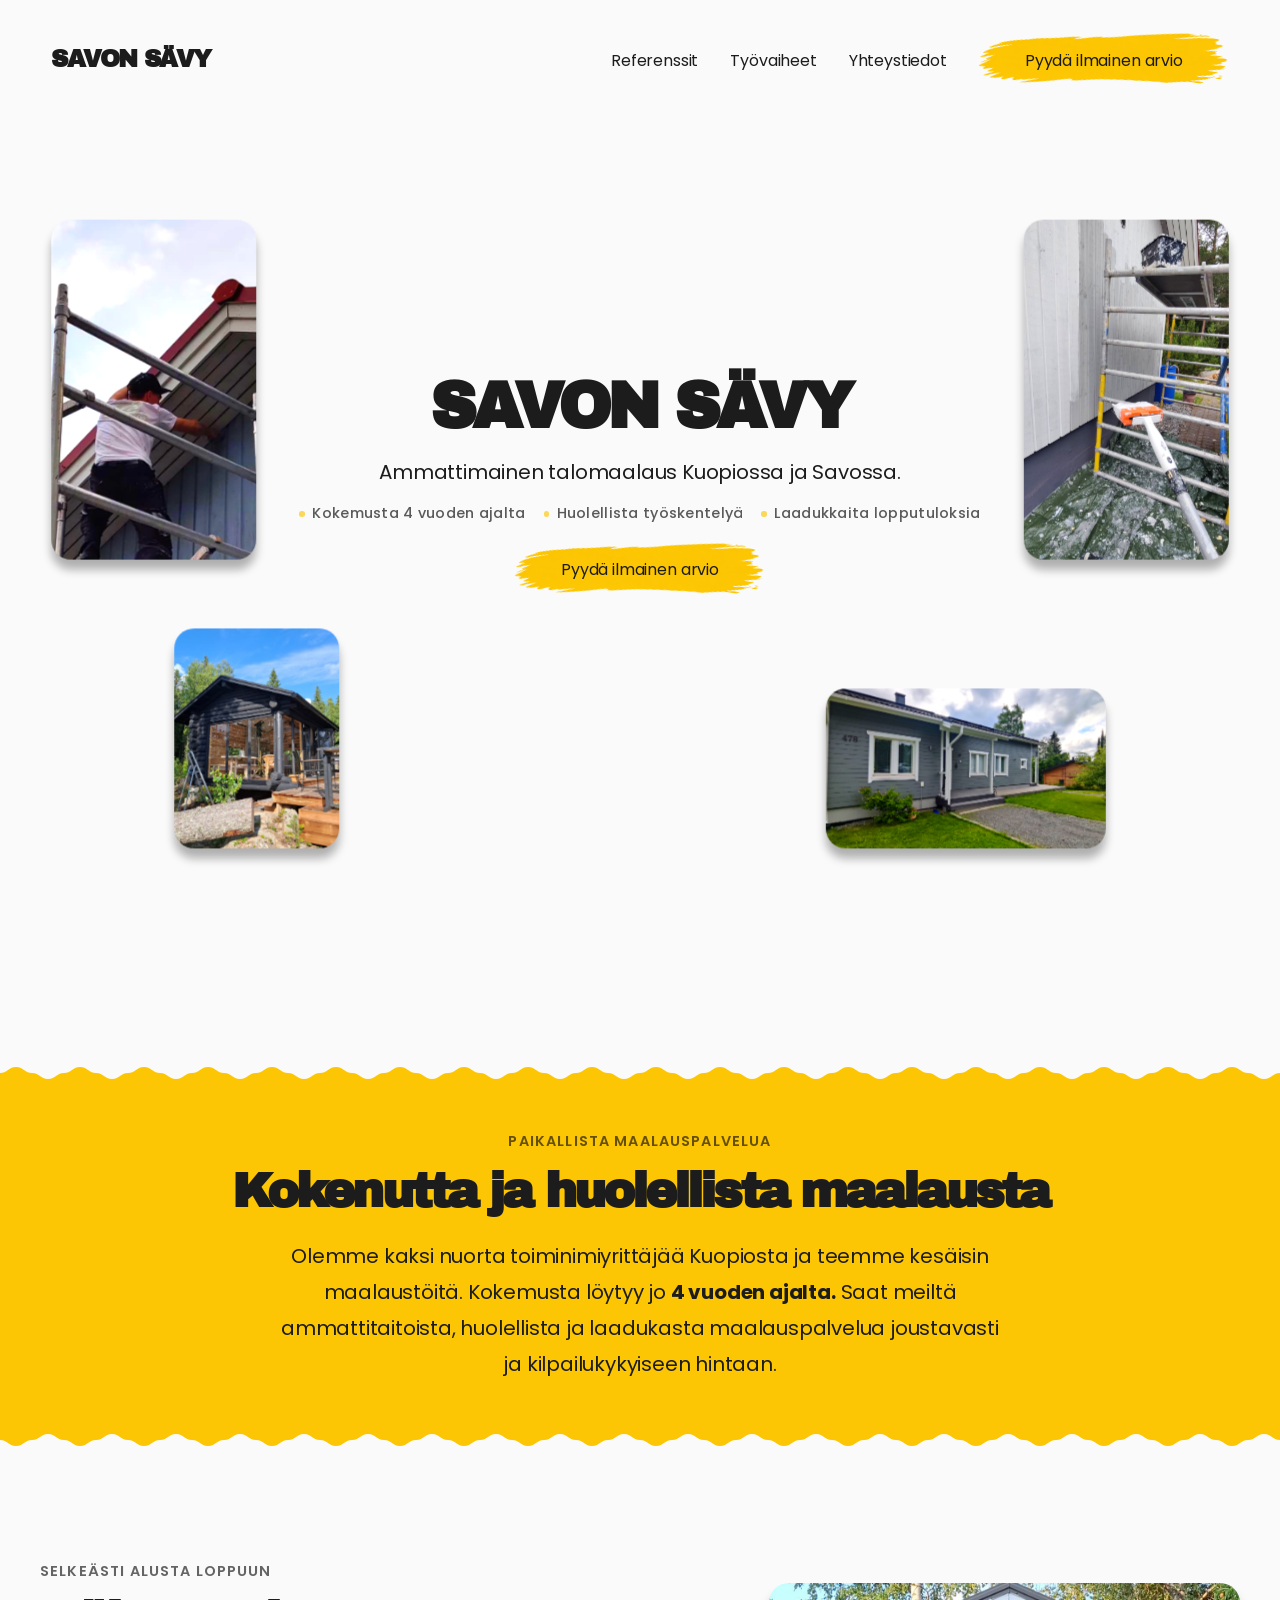
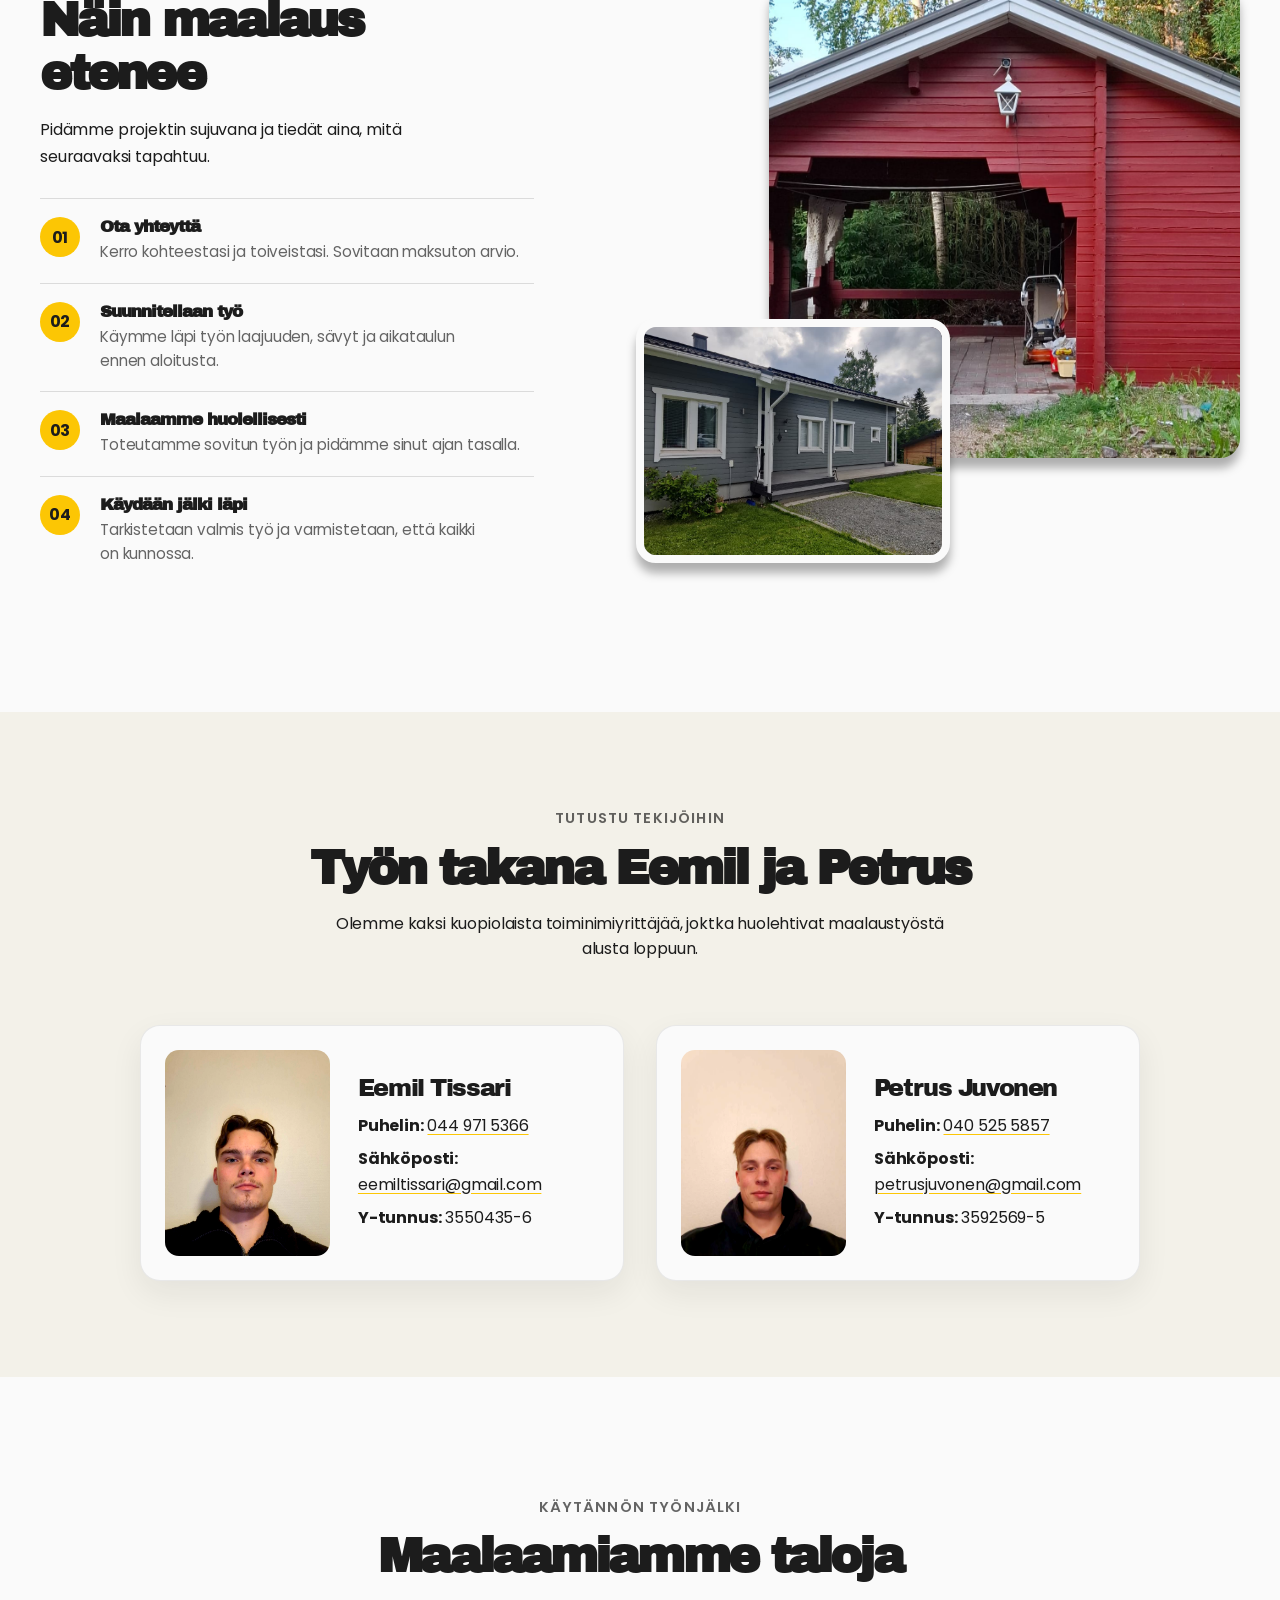
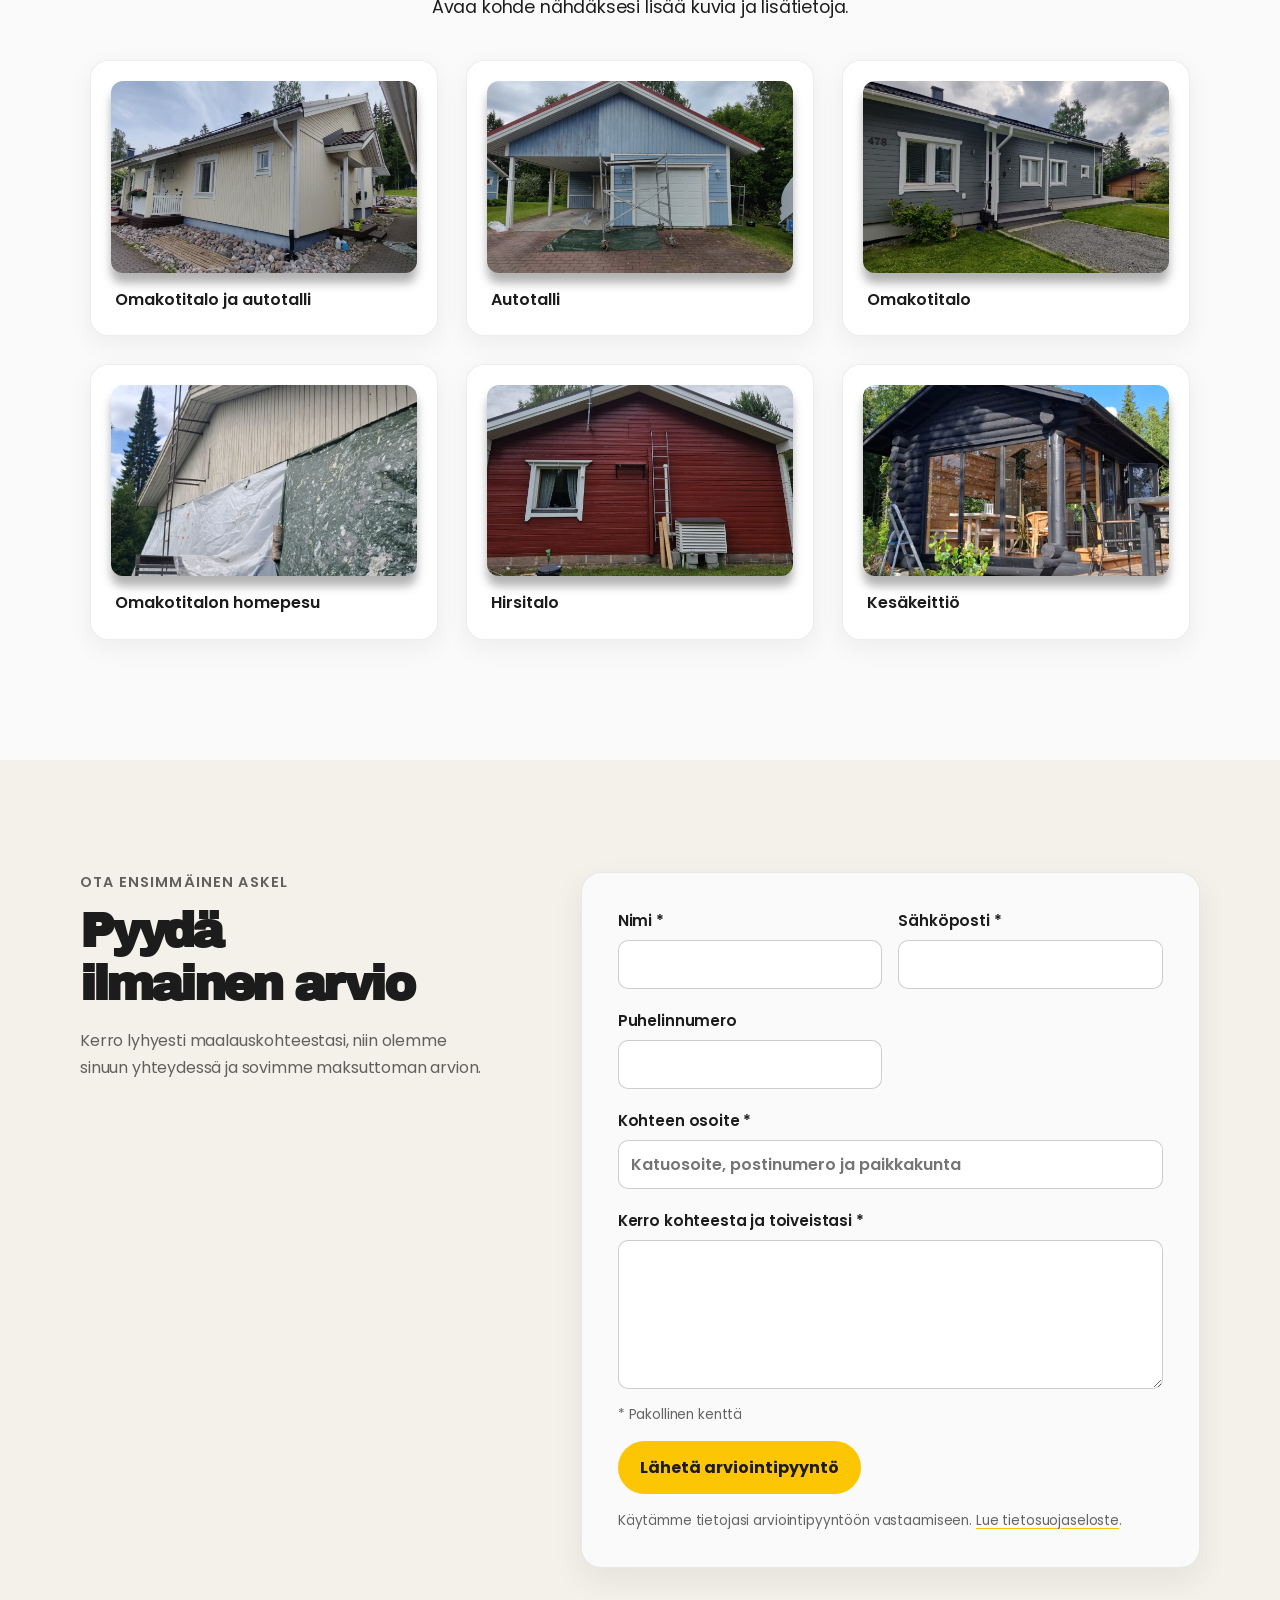
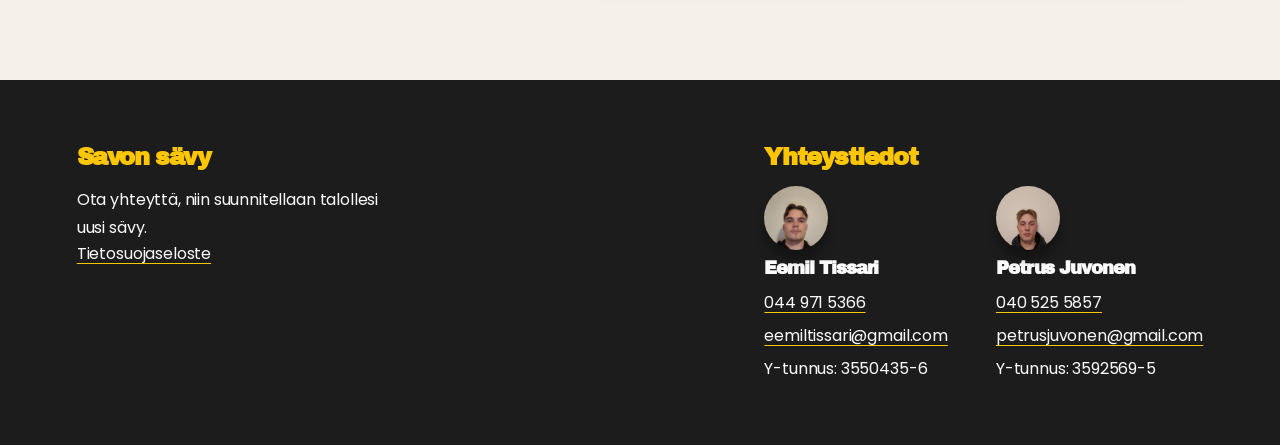
==== index.html @ 689ebf16 "lesgo" ====
<!DOCTYPE html>
<html lang="fi">
<head>
    <meta charset="UTF-8">
    <meta name="viewport" content="width=device-width, initial-scale=1.0">
    <title>Talonmaalaus Kuopiossa ja Savossa - Savon sävy</title>
    <meta name="description" content="Huolellista talonmaalausta Kuopiossa ja Savossa. Tutustu Savon sävyn työnäytteisiin ja pyydä maksuton arvio maalaustyöstä.">
    <script type="application/ld+json">
    {
      "@context": "https://schema.org",
      "@type": "HousePainter",
      "name": "Savon sävy",
      "url": "https://xn--savonsvy-5za.fi",
      "description": "Ammattimaista talomaalausta Kuopiossa ja Savon alueella 4 vuoden kokemuksella.",
      "areaServed": [
        {
          "@type": "City",
          "name": "Kuopio"
        },
        {
          "@type": "AdministrativeArea",
          "name": "Pohjois-Savo"
        }
      ],
      "founder": [
        {
          "@type": "Person",
          "name": "Eemil Tissari",
          "telephone": "+358449715366",
          "email": "eemiltissari@gmail.com"
        },
        {
          "@type": "Person",
          "name": "Petrus Juvonen",
          "telephone": "+358405255857",
          "email": "petrusjuvonen@gmail.com"
        }
      ]
    }
    </script>
    <link rel="icon" href="./favicon.ico" sizes="any">
    <link rel="icon" type="image/png" sizes="32x32" href="./favicon-32x32.png">
    <link rel="icon" type="image/png" sizes="16x16" href="./favicon-16x16.png">
    <link rel="apple-touch-icon" sizes="180x180" href="./apple-touch-icon.png">
    <link rel="manifest" href="./site.webmanifest">

    <link rel="preconnect" href="https://fonts.googleapis.com">
    <link rel="preconnect" href="https://fonts.gstatic.com" crossorigin>
    <link href="https://fonts.googleapis.com/css2?family=Archivo+Black&family=Poppins:wght@200;400;600;700&display=swap" rel="stylesheet">

    <link rel="stylesheet" href="./basics.css">
    <link rel="stylesheet" href="./etusivu.css">
    <link rel="preload" as="image" href="./Kuvat/WhatsApp Image 2026-10-31 at 20.26.2424.jpeg" fetchpriority="high">
</head>
<body>

    <nav>
        <div class="logo">
            <h1>Savon sävy</h1>
        </div>
        <button class="menuToggle" type="button" aria-label="Avaa valikko" aria-expanded="false" aria-controls="paavalikko">
            <span></span>
            <span></span>
            <span></span>
        </button>
        <div class="links" id="paavalikko">
            <div class="navlink">
                <a href="./referenssit.html">Referenssit</a>
            </div>
            <div class="navlink">
                <a href="#tyovaiheet">Työvaiheet</a>
            </div>
            <div class="navlink">
                <a href="#yhteystiedot">Yhteystiedot</a>
            </div>
            <a class="button navButton" href="#arviopyynto">
                <img class="brushStroke" src="./Kuvat/Kultainen siveltimen veto läpinäkyvällä taustalla-Photoroom.png" alt="">
                <p>Pyydä ilmainen arvio</p>
            </a>
        </div>
    </nav>

    <main>
        <h1>Savon sävy</h1>
        <p>Ammattimainen talomaalaus Kuopiossa ja Savossa.
        </p>
        <ul class="heroLista" aria-label="Savon sävyn vahvuudet">
            <li>Kokemusta 4 vuoden ajalta</li>
            <li>Huolellista työskentelyä</li>
            <li>Laadukkaita lopputuloksia</li>
        </ul>
        <a class="button" href="#arviopyynto">
            <img class="brushStroke" src="./Kuvat/Kultainen siveltimen veto läpinäkyvällä taustalla-Photoroom.png" alt="">
            <p>Pyydä ilmainen arvio</p>
        </a>
        
        <div class="kuvat">
            <img class="kuva1 kuva" src="./Kuvat/uusi-maalaus-kuva.jpeg" alt="" loading="lazy" decoding="async">
            <img class="kuva2 kuva" src="./Kuvat/WhatsApp Image 2026-10-31 at 20.26.2950.jpeg" alt="" loading="lazy" decoding="async">
            <img class="kuva4 kuva" src="./Kuvat/WhatsApp Image 2026-10-31 at 20.22.1012.jpeg" alt="" loading="lazy" decoding="async">
            <img class="kuva3 kuva" src="./Kuvat/WhatsApp Image 2026-10-31 at 20.22.1115.jpeg" alt="" loading="lazy" decoding="async">
        </div>
    </main>

    <div class="about">
        <p class="osioTunniste">Paikallista maalauspalvelua</p>
        <h1>Kokenutta ja huolellista maalausta</h1>
        <p>Olemme kaksi nuorta toiminimiyrittäjää Kuopiosta ja teemme
            kesäisin maalaustöitä. Kokemusta löytyy jo <span style="font-weight: bold;">4 vuoden ajalta.</span>
            Saat meiltä ammattitaitoista, huolellista ja laadukasta maalauspalvelua 
            joustavasti ja kilpailukykyiseen hintaan.
        </p>
    </div>

    <section class="tyoprosessi" id="tyovaiheet">
        <div class="tyoprosessiSisalto">
            <div class="tyoprosessiTeksti">
                <p class="osioTunniste">Selkeästi alusta loppuun</p>
                <h1>Näin maalaus etenee</h1>
                <p class="tyoprosessiJohdanto">Pidämme projektin sujuvana ja tiedät aina, mitä seuraavaksi tapahtuu.</p>
                <ol class="tyovaiheetLista">
                    <li>
                        <span class="tyovaiheNumero">01</span>
                        <div>
                            <h2>Ota yhteyttä</h2>
                            <p>Kerro kohteestasi ja toiveistasi. Sovitaan maksuton arvio.</p>
                        </div>
                    </li>
                    <li>
                        <span class="tyovaiheNumero">02</span>
                        <div>
                            <h2>Suunnitellaan työ</h2>
                            <p>Käymme läpi työn laajuuden, sävyt ja aikataulun ennen aloitusta.</p>
                        </div>
                    </li>
                    <li>
                        <span class="tyovaiheNumero">03</span>
                        <div>
                            <h2>Maalaamme huolellisesti</h2>
                            <p>Toteutamme sovitun työn ja pidämme sinut ajan tasalla.</p>
                        </div>
                    </li>
                    <li>
                        <span class="tyovaiheNumero">04</span>
                        <div>
                            <h2>Käydään jälki läpi</h2>
                            <p>Tarkistetaan valmis työ ja varmistetaan, että kaikki on kunnossa.</p>
                        </div>
                    </li>
                </ol>
            </div>
            <div class="tyoprosessiKuvat" aria-label="Maalaustyön kuvia">
                <img class="tyoprosessiPaa" src="./Kuvat/WhatsApp Image 2026-10-31 at 20.26.2424.jpeg" alt="Punaiseksi maalattu rakennus" loading="lazy" decoding="async">
                <img class="tyoprosessiSivu" src="./Kuvat/WhatsApp Image 2026-10-31 at 20.22.1012.jpeg" alt="Valmis maalattu talo" loading="lazy" decoding="async">
            </div>
        </div>
    </section>

    <div class="tiimi">
        <div class="tiimiCont">
            <p class="osioTunniste">Tutustu tekijöihin</p>
            <h1>Työn takana Eemil ja Petrus</h1>
            <p>Olemme kaksi kuopiolaista toiminimiyrittäjää, joktka huolehtivat maalaustyöstä alusta loppuun.</p>
            <div class="kortit">
                <div class="kortti">
                    <img class="kuva" src="./Kuvat/Eemil-naamakuva.jpeg" alt="" loading="lazy" decoding="async">
                    <div class="teksti">
                        <h2>Eemil Tissari</h2>
                        <p><span>Puhelin:</span> <a href="tel:+358449715366">044 971 5366</a></p>
                        <p><span>Sähköposti:</span> <a href="mailto:eemiltissari@gmail.com">eemiltissari@gmail.com</a></p>
                        <p><span>Y-tunnus:</span> 3550435-6</p>
                    </div>
                </div>
                <div class="kortti">
                    <img class="kuva" src="./Kuvat/Pietsu-naamakuva.jpeg" alt="" loading="lazy" decoding="async">
                    <div class="teksti">
                        <h2>Petrus Juvonen</h2>
                        <p><span>Puhelin:</span> <a href="tel:+358405255857">040 525 5857</a></p>
                        <p><span>Sähköposti:</span> <a href="mailto:petrusjuvonen@gmail.com">petrusjuvonen@gmail.com</a></p>
                        <p><span>Y-tunnus:</span> 3592569-5</p>
                    </div>
                </div>
            </div>
        </div>
    </div>

    <div class="referenssit" id="referenssit">
        <p class="osioTunniste">Käytännön työnjälki</p>
        <h1>Maalaamiamme taloja</h1>
        <p>Avaa kohde nähdäksesi lisää kuvia ja lisätietoja.</p>
        <div class="referenssitCont" id="referenssiLista"></div>
    </div>

    <dialog class="referenssiDialog" id="referenssiTiedot" aria-labelledby="referenssiOtsikko">
        <div class="referenssiSisalto">
            <div class="referenssiSlider">
                <button class="sliderNuoli sliderEdellinen" id="edellinenKuva" type="button" aria-label="Edellinen kuva">&#10094;</button>
                <img class="referenssiIsoKuva" id="referenssiKuva" alt="" decoding="async">
                <button class="sliderNuoli sliderSeuraava" id="seuraavaKuva" type="button" aria-label="Seuraava kuva">&#10095;</button>
                <span class="sliderLaskuri" id="kuvaLaskuri" aria-live="polite"></span>
            </div>
            <div class="referenssiTeksti">
                <h2 id="referenssiOtsikko"></h2>
                <p id="referenssiKuvaus"></p>
                <button class="referenssiTakaisin" id="suljeReferenssi" type="button">Takaisin kuviin</button>
            </div>
        </div>
    </dialog>

    <section class="arviopyynto" id="arviopyynto" aria-labelledby="arviopyyntoOtsikko">
        <div class="arviopyyntoSisalto">
            <div class="arviopyyntoEsittely">
                <p class="osioTunniste">Ota ensimmäinen askel</p>
                <h1 id="arviopyyntoOtsikko">Pyydä ilmainen arvio</h1>
                <p>Kerro lyhyesti maalauskohteestasi, niin olemme sinuun yhteydessä ja sovimme maksuttoman arvion.</p>
            </div>
            <form class="arvioLomake" action="https://formspree.io/f/xkjrnrkb" method="POST">
                <input type="hidden" name="_subject" value="Uusi arviointipyyntö - Savon sävy">
                <input class="arvioHoneypot" type="text" name="_gotcha" tabindex="-1" autocomplete="off" aria-hidden="true">
                <div class="arvioKentat">
                    <label class="arvioKentta">
                        Nimi *
                        <input type="text" name="Nimi" autocomplete="name" required>
                    </label>
                    <label class="arvioKentta">
                        Sähköposti *
                        <input type="email" name="Email" autocomplete="email" required>
                    </label>
                    <label class="arvioKentta">
                        Puhelinnumero
                        <input type="tel" name="puhelinnumero" autocomplete="tel">
                    </label>
                    <label class="arvioKentta arvioKenttaLevea">
                        Kohteen osoite *
                        <input type="text" name="Osoite" autocomplete="street-address" placeholder="Katuosoite, postinumero ja paikkakunta" required>
                    </label>
                    <label class="arvioKentta arvioKenttaLevea">
                        Kerro kohteesta ja toiveistasi *
                        <textarea name="Viesti" rows="5" required></textarea>
                    </label>
                </div>
                <p class="arvioPakolliset">* Pakollinen kenttä</p>
                <button class="arvioLaheta" type="submit">Lähetä arviointipyyntö</button>
                <p class="arvioLomakeIlmoitus" role="status" aria-live="polite" aria-atomic="true"></p>
                <p class="arvioTietosuoja">Käytämme tietojasi arviointipyyntöön vastaamiseen. <a href="./tietosuoja.html">Lue tietosuojaseloste</a>.</p>
            </form>
        </div>
    </section>

    <footer class="footer" id="yhteystiedot">
        <div class="footerSisalto">
            <div class="footerEsittely">
                <h2>Savon sävy</h2>
                <p>Ota yhteyttä, niin suunnitellaan talollesi uusi sävy.</p>
                <a href="./tietosuoja.html">Tietosuojaseloste</a>
            </div>
            <div class="footerYhteystiedot">
                <h2>Yhteystiedot</h2>
                <div class="footerHenkilot">
                    <address>
                        <img class="footerKuva" src="./Kuvat/Eemil-naamakuva.jpeg" alt="" loading="lazy" decoding="async">
                        <h3>Eemil Tissari</h3>
                        <a href="tel:+358449715366">044 971 5366</a>
                        <a href="mailto:eemiltissari@gmail.com">eemiltissari@gmail.com</a>
                        <p>Y-tunnus: 3550435-6</p>
                    </address>
                    <address>
                        <img class="footerKuva" src="./Kuvat/Pietsu-naamakuva.jpeg" alt="" loading="lazy" decoding="async">
                        <h3>Petrus Juvonen</h3>
                        <a href="tel:+358405255857">040 525 5857</a>
                        <a href="mailto:petrusjuvonen@gmail.com">petrusjuvonen@gmail.com</a>
                        <p>Y-tunnus: 3592569-5</p>
                    </address>
                </div>
            </div>
        </div>
    </footer>

    <script src="./etusivu.js" defer></script>
</body>
</html>
---- basics.css ----
:root{
    --nav-height: 120px;
    --otsikko-koko: clamp(2.5rem, 6vw, 6rem);
    --otsikko2-koko: clamp(2rem, 5vw, 4rem);
    --väliotsikko-koko: clamp(1.75rem, 4vw, 3rem);
    --väliotsikko2-koko: clamp(1.5rem, 3.5vw, 2.5rem);
    --iso-teksti-koko: clamp(1.25rem, 2.5vw, 2.25rem);
    --teksti-koko: clamp(1.125rem, 2vw, 2rem);
    --pieni-teksti-koko: clamp(1rem, 1.75vw, 1.75rem);
    --pieni-teksti2-koko: clamp(1rem, 1.5vw, 1.5rem);

    --väri-main: #fcc604;
    --väri-body: #fafafa;
    --väri-teksti: #1c1c1c;
    --väri-teksti-secondary: rgba(0, 0, 0, 0.6);
}

html{
    text-rendering: optimizeLegibility;
    -webkit-font-smoothing: antialiased;
    -moz-osx-font-smoothing: grayscale;
}
*{
    box-sizing: border-box;
    margin: 0;
    padding: 0;
}
body{
    width: 100%;
    min-height: 100vh;
    background-color: var(--väri-body);
    color: var(--väri-teksti);

    overflow-x: clip;
}

p{
    max-inline-size: 65ch;
}
p, body{
    text-wrap: pretty;
    letter-spacing: -0.01em;
    font-family: "Poppins", sans-serif;
}
h1, h2, h3, h4, h5, h6{
    text-wrap: balance;
    letter-spacing: -0.06em;
    font-family: "Archivo Black", sans-serif;
}
.brushStroke{
   rotate: 9deg;
}

.button{
    position: relative;
    display: flex;
    justify-content: center;
    align-items: center;
    width: 250px;
    cursor: pointer;
    height: 60px;
}
.button p{
    position: absolute;
    white-space: nowrap;
}
.button img{
    width: inherit;
    position: absolute;
}

.button:hover img{
    animation: brushStrokeAnimation 0.8s forwards ease;  
}
@keyframes brushStrokeAnimation {
    from{
        clip-path: inset(0 100% 0 0);
    }
    to{
        clip-path: inset(0 0 0 0);
    }
}



nav{
    display: flex;
    justify-content: space-between;
    align-items: center;
    gap: 24px;
    padding: 16px clamp(20px, 4vw, 56px);
    min-height: var(--nav-height);
    background-color: var(--väri-body);
    color: var(--väri-teksti);
    width: 100%;
    position: fixed;
    top: 0;
    left: 0;
    z-index: 9999;
    transition: box-shadow .2s ease;

}
nav.is-scrolled{
    box-shadow: 0 4px 18px rgba(28, 28, 28, .06);
}
nav .logo{
    font-family: "Archivo Black", sans-serif;
    font-size: clamp(1.1rem, 2vw, 1.5rem);
    white-space: nowrap;
    text-transform: uppercase;

    cursor: pointer;
}
nav .logo h1{
    font-size: inherit;
    line-height: 1.15;
}
nav .links{
    display: flex;
    gap: clamp(16px, 2.5vw, 36px);
    align-items: center;
    margin-left: auto;
}
.navButton{
    color: var(--väri-teksti) !important;
}
.menuToggle{
    display: none;
}
nav a{
    text-decoration: none;
    color: var(--väri-teksti);
}
nav a:hover{
    color: var(--väri-main);
}

img, .img, .kuva{
    border-radius: 20px;
    filter: drop-shadow(0px 10px 5px rgba(0, 0, 0, .3));
}
.button img{
    filter: none;
}

@media (max-width: 760px){
    :root{
        --nav-height: 76px;
    }
    nav{
        flex-direction: row;
        justify-content: space-between;
        gap: 16px;
        padding: 10px 20px;
    }
    nav .logo{
        font-size: 1.1rem;
        line-height: 1.2;
    }
    .menuToggle{
        display: flex;
        flex-direction: column;
        justify-content: center;
        align-items: center;
        gap: 5px;
        width: 44px;
        height: 44px;
        margin-left: auto;
        border: 1px solid rgba(28, 28, 28, .2);
        border-radius: 10px;
        background: transparent;
        color: var(--väri-teksti);
        cursor: pointer;
    }
    .menuToggle span{
        display: block;
        width: 20px;
        height: 2px;
        border-radius: 2px;
        background: currentColor;
        transition: transform .2s ease, opacity .2s ease;
    }
    .menuToggle[aria-expanded="true"] span:first-child{
        transform: translateY(7px) rotate(45deg);
    }
    .menuToggle[aria-expanded="true"] span:nth-child(2){
        opacity: 0;
    }
    .menuToggle[aria-expanded="true"] span:last-child{
        transform: translateY(-7px) rotate(-45deg);
    }
    .menuToggle:focus-visible{
        outline: 3px solid var(--väri-main);
        outline-offset: 3px;
    }
    nav .links{
        position: absolute;
        top: 100%;
        left: 0;
        display: none;
        flex-direction: column;
        align-items: stretch;
        gap: 0;
        width: 100%;
        padding: 8px 20px 20px;
        background: var(--väri-body);
        box-shadow: 0 12px 18px rgba(0, 0, 0, .12);
        margin: 0;
    }
    nav[data-menu-open="true"] .links{
        display: flex;
    }
    nav .navlink{
        padding: 12px 0;
        border-bottom: 1px solid rgba(28, 28, 28, .12);
    }
    nav .navlink a{
        display: block;
        font-size: 1rem;
    }
    nav .navButton{
        width: min(100%, 240px);
        height: 48px;
        margin-top: 12px;
        flex: 0 0 auto;
    }
    nav .navButton img{
        width: 100%;
    }
    nav .navButton p{
        font-size: .9rem;
    }
}
---- etusivu.css ----
main{
    position: relative;
    display: flex;
    flex-direction: column;
    padding: var(--nav-height) 24px 48px;
    width: 100%;
    min-height: 100vh;
    min-height: 100svh;
    text-align: center;
    align-items: center;
    justify-content: center;
}
main h1{
    font-size: var(--otsikko2-koko);
    text-transform: uppercase;
    max-width: min(1000px, calc(100% - 2 * clamp(150px, 20vw, 300px)));
    line-height: 1.08;
    z-index: 1;
}
main > p{
    max-width: 60ch;
    margin-top: 16px;
    font-size: clamp(1rem, 1.8vw, 1.25rem);
    z-index: 1;
}
main .heroLista{
    list-style: none;
    display: flex;
    flex-wrap: wrap;
    justify-content: center;
    gap: 8px 18px;
    padding: 0;
    margin: 16px 0 0;
    z-index: 1;
}
main .heroLista li{
    position: relative;
    padding-left: 0.9em;
    font-size: .9rem;
    font-weight: 500;
    letter-spacing: .02em;
    line-height: 1.5;
    color: rgba(28, 28, 28, 0.72);
}
main .heroLista li::before{
    content: "";
    position: absolute;
    left: 0;
    top: .56em;
    width: .38em;
    height: .38em;
    border-radius: 50%;
    background: rgba(252, 198, 4, 0.65);
}
main .button{
    z-index: 1;
    margin-top: 15px;
}

.about{
    position: relative;
    isolation: isolate;
    display: flex;
    flex-direction: column;
    align-items: center;
    justify-content: center;
    width: 100%;
    text-align: center;
    padding: clamp(32px, 4vw, 56px) 24px;
    background-color: var(--väri-main);
    margin-top: 20vh;
}
.about::before,
.about::after{
    content: "";
    position: absolute;
    z-index: 1;
    left: 0;
    width: 100%;
    height: 14px;
    background-color: var(--väri-main);
    -webkit-mask-image: url("data:image/svg+xml,%3Csvg xmlns='http://www.w3.org/2000/svg' viewBox='0 0 64 14'%3E%3Cpath fill='white' d='M0 7 C8 7 8 1 16 1 S24 7 32 7 S40 13 48 13 S56 7 64 7 V14 H0 Z'/%3E%3C/svg%3E");
    -webkit-mask-repeat: repeat-x;
    -webkit-mask-size: 64px 14px;
    mask-image: url("data:image/svg+xml,%3Csvg xmlns='http://www.w3.org/2000/svg' viewBox='0 0 64 14'%3E%3Cpath fill='white' d='M0 7 C8 7 8 1 16 1 S24 7 32 7 S40 13 48 13 S56 7 64 7 V14 H0 Z'/%3E%3C/svg%3E");
    mask-repeat: repeat-x;
    mask-size: 64px 14px;
    pointer-events: none;
}
.about::before{
    top: -14px;
}
.about::after{
    bottom: -14px;
    transform: scaleY(-1);
}
.about h1{
    position: relative;
    z-index: 5;
    max-width: 900px;
    font-size: var(--väliotsikko-koko);
    line-height: 1.1;
}
.about .osioTunniste{
    position: relative;
    z-index: 5;
    margin-top: 0;
    margin-bottom: 12px;
    font-size: .9rem;
}
.about > p:not(.osioTunniste){
    position: relative;
    z-index: 5;
    max-width: 60ch;
    margin-top: 20px;
    font-size: clamp(1rem, 1.8vw, 1.25rem);
    line-height: 1.8;
}
.tyoprosessi{
    width: 100%;
    padding: clamp(72px, 10vw, 128px) 24px;
    scroll-margin-top: var(--nav-height);
}
.tyoprosessiSisalto{
    display: grid;
    grid-template-columns: minmax(0, .9fr) minmax(0, 1.1fr);
    align-items: center;
    gap: clamp(40px, 8vw, 112px);
    width: min(100%, 1200px);
    margin: 0 auto;
}
.tyoprosessiTeksti{
    min-width: 0;
}
.osioTunniste{
    color: var(--väri-teksti-secondary);
    font-size: .9rem;
    font-weight: 600;
    letter-spacing: .08em;
    line-height: 1.5;
    text-transform: uppercase;
}
.tyoprosessiTeksti > h1{
    margin-top: 12px;
    font-size: var(--väliotsikko-koko);
    line-height: 1.1;
}
.tyoprosessiJohdanto{
    margin-top: 16px;
    line-height: 1.7;
}
.tyovaiheetLista{
    display: grid;
    gap: 0;
    margin-top: 28px;
    list-style: none;
}
.tyovaiheetLista li{
    display: grid;
    grid-template-columns: 44px minmax(0, 1fr);
    gap: 16px;
    padding: 18px 0;
    border-top: 1px solid rgba(28, 28, 28, .14);
}
.tyovaiheNumero{
    display: grid;
    width: 40px;
    height: 40px;
    place-items: center;
    border-radius: 50%;
    background: var(--väri-main);
    font-weight: 700;
}
.tyovaiheetLista h2{
    margin-bottom: 4px;
    font-size: 1.05rem;
}
.tyovaiheetLista p{
    color: var(--väri-teksti-secondary);
    font-size: .95rem;
    line-height: 1.6;
}
.tyoprosessiKuvat{
    position: relative;
    min-width: 0;
    min-height: clamp(360px, 48vw, 580px);
}
.tyoprosessiKuvat img{
    position: absolute;
    display: block;
    object-fit: cover;
    object-position: center;
}
.tyoprosessiPaa{
    top: 0;
    right: 0;
    width: 78%;
    height: 82%;
}
.tyoprosessiSivu{
    bottom: 0;
    left: 0;
    width: 52%;
    height: 42%;
    border: 8px solid var(--väri-body);
}

main .kuvat{
    position: absolute;
    top: 50%;
    left: 50%;
    width: min(80vw, 1200px);
    height: min(80vh, 600px);
    transform: translate(-50%, -40%);
    pointer-events: none;
}
@media screen and (max-width:1100px) {
    main .kuvat{
        height: 520px;
    }
    main .heroLista{
        flex-direction: column;
        align-items: center;
        gap: 6px;
    }
}
main .kuvat img{
    position: absolute;
    display: block;
    min-width: 0;
    object-fit: cover;
    object-position: center;
    margin: 0;
}
main .kuva1,
main .kuva3{
    width: clamp(120px, 16vw, 220px);
    height: clamp(190px, 30vw, 340px);
}
main .kuva1{
    top: 8%;
    left: 0;
    filter: brightness(1.4) saturate(2) drop-shadow(0px 10px 5px rgba(0, 0, 0, .3));
}
main .kuva2{
    bottom: 0;
    left: 12%;
    width: clamp(110px, 14vw, 165px);
    height: clamp(125px, 18vw, 220px);
}
main .kuva3{
    top: 8%;
    right: 0;
        filter: brightness(1.1) saturate(1.2) drop-shadow(0px 10px 5px rgba(0, 0, 0, .3));

}
main .kuva4{
    right: 12%;
    bottom: 0;
    width: clamp(150px, 22vw, 280px);
    height: clamp(95px, 13vw, 160px);
        filter: brightness(1.2) saturate(1.5) drop-shadow(0px 10px 5px rgba(0, 0, 0, .3));

}


.tiimi{
    display: flex;
    justify-content: center;
    align-items: center;
    width: 100%;
    padding: clamp(48px, 8vw, 96px) clamp(16px, 5vw, 64px);
    background: #f3f1e9;
}
.tiimiCont{
    width: min(100%, 1200px);
    min-width: 0;
    padding: 0;
    display: flex;
    flex-direction: column;
    align-items: center;
    justify-content: center;
    text-align: center;
}
.tiimiCont > h1{
    max-width: 760px;
    margin-top: 12px;
    font-size: var(--väliotsikko-koko);
    line-height: 1.1;
}
.tiimiCont > p:not(.osioTunniste){
    margin-top: 16px;
}
.tiimiCont > .osioTunniste{
    margin-top: 0;
}

.kortit{
    display: grid;
    grid-template-columns: repeat(2, minmax(0, 1fr));
    gap: clamp(16px, 3vw, 32px);
    width: min(100%, 1000px);
    margin-top: clamp(32px, 5vw, 64px);
}
.kortti{
    min-width: 0;
    display: flex;
    align-items: center;
    gap: clamp(16px, 2.5vw, 28px);
    border-radius: 20px;
    padding: clamp(14px, 2vw, 24px);
    border: 1px solid rgba(28, 28, 28, .08);
    background-color: var(--väri-body);
    box-shadow: 0 12px 32px rgba(28, 28, 28, .07);
    overflow: hidden;
}
.kortti .kuva{
    filter: brightness(1.1) contrast(1.2) saturate(1.2);
    flex: 0 0 38%;
    width: 38%;
    max-height: 260px;
    aspect-ratio: 4 / 5;
    object-fit: cover;
    object-position: center;
    border-radius: 14px;
}
.kortti .teksti{
    flex: 1;
    min-width: 0;
    padding: 8px 0;
    text-align: left;
    overflow-wrap: anywhere;
}
.kortti .teksti h2{
    margin-bottom: 12px;
    font-weight: 400;
    font-size: clamp(1.15rem, 2vw, 1.5rem);
}
.kortti .teksti p{
    margin-top: 8px;
    font-size: clamp(.8rem, 1.3vw, 1rem);
    line-height: 1.6;
}
.kortti .teksti span{
    font-weight: bold;
}
.kortti .teksti a{
    color: inherit;
    text-decoration-color: var(--väri-main);
    text-underline-offset: 3px;
}
.kortti .teksti a:hover{
    text-decoration-thickness: 2px;
}


.referenssit{
    display: flex;
    flex-direction: column;
    align-items: center;
    padding: clamp(72px, 10vw, 120px) 24px;
    text-align: center;
    scroll-margin-top: var(--nav-height);
    width: 100%;
}
.referenssit > h1{
    margin-top: 12px;
    font-size: var(--väliotsikko-koko);
}
.referenssit > p{
    margin-top: 12px;
    font-size: clamp(.95rem, 1.6vw, 1.1rem);
}
.referenssit > .osioTunniste{
    margin-top: 0;
    font-size: .9rem;
}
.referenssitCont{
    display: grid;
    grid-template-columns: repeat(auto-fit, minmax(min(100%, 260px), 1fr));
    gap: clamp(16px, 2.5vw, 28px);
    width: min(100%, 1100px);
    margin-top: clamp(24px, 4vw, 40px);
}
.referenssi{
    display: flex;
    flex-direction: column;
    gap: 14px;
    min-width: 0;
    padding: 20px;
    align-items: stretch;
    justify-content: flex-start;
    width: 100%;
    border: 1px solid rgba(28, 28, 28, .08);
    border-radius: 18px;
    background: #fff;
    color: inherit;
    font: inherit;
    cursor: pointer;
    overflow: hidden;
    text-align: left;
    box-shadow: 0 8px 24px rgba(28, 28, 28, .06);
    transition: box-shadow .25s ease, transform .2s ease;
}
.referenssi img{
    display: block;
    width: 100%;
    aspect-ratio: 16 / 10;
    object-fit: cover;
    border-radius: 12px;
    transition: transform .35s ease;
}
.referenssi span{
    padding: 2px 4px 4px;
    font-weight: 600;
    line-height: 1.4;
}
.referenssi:hover{
    box-shadow: 0 14px 32px rgba(28, 28, 28, .12);
    transform: translateY(-3px);
}
.referenssi:hover img{
    transform: scale(1.015);
}
.referenssi:focus-visible,
.referenssiTakaisin:focus-visible{
    outline: 3px solid var(--väri-teksti);
    outline-offset: 4px;
}
.referenssi .kuva{
    display: block;
    height: auto;
    width: 100%;
    background-position: center;
    background-size: cover;
    object-fit: cover;
}
.referenssiDialog{
    width: min(1000px, calc(100% - 32px));
    max-width: none;
    max-height: calc(100% - 32px);
    margin: auto;
    padding: 0;
    overflow: auto;
    border: 0;
    border-radius: 20px;
    color: var(--väri-teksti);
    background: var(--väri-body);
    box-shadow: 0 20px 60px rgba(0, 0, 0, .3);
}
.referenssiDialog::backdrop{
    background: rgba(0, 0, 0, .65);
}
.referenssiSisalto{
    display: grid;
    grid-template-columns: minmax(0, 1.1fr) minmax(240px, .9fr);
    align-items: center;
    gap: 32px;
    padding: 32px;
}
.referenssiSlider{
    position: relative;
    min-width: 0;
}
.referenssiIsoKuva{
    display: block;
    width: 100%;
    max-height: 65vh;
    object-fit: cover;
}
.sliderNuoli{
    position: absolute;
    top: 50%;
    z-index: 1;
    display: grid;
    width: 44px;
    height: 44px;
    place-items: center;
    transform: translateY(-50%);
    border: 0;
    border-radius: 50%;
    background: rgba(28, 28, 28, .75);
    color: #fff;
    font: inherit;
    font-size: 22px;
    cursor: pointer;
}
.sliderNuoli:hover{
    background: var(--väri-teksti);
}
.sliderNuoli:focus-visible{
    outline: 3px solid var(--väri-main);
    outline-offset: 3px;
}
.sliderEdellinen{
    left: 12px;
}
.sliderSeuraava{
    right: 12px;
}
.sliderLaskuri{
    position: absolute;
    right: 12px;
    bottom: 12px;
    padding: 4px 10px;
    border-radius: 999px;
    background: rgba(28, 28, 28, .75);
    color: #fff;
    font-size: 14px;
}
.referenssiTeksti h2{
    margin-bottom: 16px;
}
.referenssiTeksti p{
    line-height: 1.7;
}
.referenssiTakaisin{
    margin-top: 24px;
    padding: 12px 20px;
    border: 0;
    border-radius: 999px;
    background: var(--väri-main);
    color: var(--väri-teksti);
    font: inherit;
    font-weight: 600;
    cursor: pointer;
}

.button{
    color: inherit;
    text-decoration: none;
}
.button:focus-visible{
    outline: 3px solid var(--väri-teksti);
    outline-offset: 4px;
    border-radius: 8px;
}

.arviopyynto{
    width: 100%;
    padding: clamp(64px, 9vw, 112px) 24px;
    background: #f3f1e9;
    scroll-margin-top: var(--nav-height);
}
.arviopyyntoSisalto{
    display: grid;
    grid-template-columns: minmax(0, .8fr) minmax(0, 1.2fr);
    align-items: start;
    gap: clamp(32px, 7vw, 88px);
    width: min(100%, 1120px);
    margin: 0 auto;
}
.arviopyyntoEsittely{
    position: sticky;
    top: calc(var(--nav-height) + 32px);
}
.arviopyyntoEsittely h1{
    margin-top: 12px;
    font-size: var(--väliotsikko-koko);
    line-height: 1.1;
}
.arviopyyntoEsittely > p:last-child{
    margin-top: 16px;
    color: var(--väri-teksti-secondary);
    line-height: 1.7;
}
.arvioLomake{
    min-width: 0;
    padding: clamp(20px, 4vw, 36px);
    border: 1px solid rgba(28, 28, 28, .08);
    border-radius: 20px;
    background: var(--väri-body);
    box-shadow: 0 12px 32px rgba(28, 28, 28, .07);
}
.arvioHoneypot{
    display: none;
}
.arvioKentat{
    display: grid;
    grid-template-columns: repeat(2, minmax(0, 1fr));
    gap: 20px 16px;
}
.arvioKentta{
    display: flex;
    flex-direction: column;
    gap: 8px;
    min-width: 0;
    font-size: .95rem;
    font-weight: 600;
}
.arvioKenttaLevea{
    grid-column: 1 / -1;
}
.arvioKentta input,
.arvioKentta select,
.arvioKentta textarea{
    width: 100%;
    min-height: 48px;
    padding: 11px 12px;
    border: 1px solid rgba(28, 28, 28, .22);
    border-radius: 10px;
    background: #fff;
    color: var(--väri-teksti);
    font: inherit;
    font-size: 1rem;
}
.arvioKentta textarea{
    min-height: 140px;
    resize: vertical;
}
.arvioKentta input:focus,
.arvioKentta select:focus,
.arvioKentta textarea:focus{
    outline: 3px solid rgba(252, 198, 4, .45);
    border-color: var(--väri-teksti);
}
.arvioPakolliset{
    margin-top: 16px;
    color: var(--väri-teksti-secondary);
    font-size: .85rem;
}
.arvioTietosuoja{
    margin-top: 16px;
    color: var(--väri-teksti-secondary);
    font-size: .85rem;
    line-height: 1.6;
}
.arvioTietosuoja a{
    color: inherit;
    text-decoration-color: var(--väri-main);
    text-underline-offset: 3px;
}
.arvioTietosuoja a:hover{
    color: var(--väri-teksti);
}
.arvioLaheta{
    margin-top: 16px;
    padding: 14px 22px;
    border: 0;
    border-radius: 999px;
    background: var(--väri-main);
    color: var(--väri-teksti);
    font: inherit;
    font-weight: 700;
    cursor: pointer;
    transition: filter .2s ease, transform .2s ease;
}
.arvioLaheta:hover{
    filter: brightness(.95);
    transform: translateY(-1px);
}
.arvioLaheta:focus-visible{
    outline: 3px solid var(--väri-teksti);
    outline-offset: 3px;
}
.arvioLaheta:disabled{
    cursor: wait;
    opacity: .7;
}
.arvioLomakeIlmoitus{
    margin-top: 12px;
    font-size: .95rem;
    line-height: 1.5;
}
.arvioLomakeIlmoitus:empty{
    display: none;
}
.arvioLomakeIlmoitus[data-state="success"]{
    color: #176b36;
}
.arvioLomakeIlmoitus[data-state="error"]{
    color: #a12622;
}

.footer{
    width: 100%;
    padding: clamp(40px, 6vw, 64px) max(20px, 6vw);
    background: var(--väri-teksti);
    color: var(--väri-body);
}
.footerSisalto{
    display: flex;
    justify-content: space-between;
    gap: clamp(32px, 5vw, 72px);
    width: min(100%, 1200px);
    margin: 0 auto;
}
.footerEsittely,
.footerYhteystiedot{
    min-width: 0;
}
.footer h2{
    margin-bottom: 16px;
    color: var(--väri-main);
    font-size: 24px;
}
.footerEsittely p{
    max-width: 32ch;
    line-height: 1.7;
}
.footerHenkilot{
    display: flex;
    flex-wrap: wrap;
    gap: clamp(24px, 4vw, 48px);
}
.footer address{
    display: flex;
    flex-direction: column;
    gap: 8px;
    min-width: 0;
    font-style: normal;
}
.footerKuva{
    width: 64px;
    height: 64px;
    border-radius: 50%;
    object-fit: cover;
    object-position: center;
}
.footer address h3{
    margin-bottom: 4px;
    font-size: 18px;
}
.footer a{
    color: var(--väri-body);
    text-decoration-color: var(--väri-main);
    text-underline-offset: 4px;
    overflow-wrap: anywhere;
}
.footer a:hover{
    color: var(--väri-main);
}
@media (max-width: 650px){
    .referenssiSisalto{
        grid-template-columns: 1fr;
        gap: 20px;
        padding: clamp(16px, 5vw, 24px);
    }
    .referenssiIsoKuva{
        max-height: 40vh;
    }
    .about{
        margin: clamp(48px, 8vw, 88px) 0;
        padding: 24px;
    }
    .tyoprosessiSisalto{
        grid-template-columns: 1fr;
        gap: 32px;
    }
    .tyoprosessiKuvat{
        min-height: clamp(280px, 78vw, 440px);
    }
    .tiimi{
        padding-inline: 16px;
    }
    .kortit{
        grid-template-columns: minmax(0, 420px);
        justify-content: center;
    }
    .kortti{
        gap: 16px;
    }
    .footerSisalto{
        flex-direction: column;
        gap: 28px;
    }
    .arviopyyntoSisalto{
        grid-template-columns: 1fr;
        gap: 28px;
    }
    .arviopyyntoEsittely{
        position: static;
    }
    .kortti{
        max-width: 520px;
    }
}

@media (max-width: 380px){
    .arvioKentat{
        grid-template-columns: 1fr;
    }
    .arvioKenttaLevea{
        grid-column: auto;
    }
    .arvioLaheta{
        width: 100%;
    }
    .referenssiDialog{
        width: calc(100% - 16px);
        max-height: calc(100% - 16px);
    }
    .referenssiSisalto{
        padding: 12px;
    }
    .sliderNuoli{
        width: 38px;
        height: 38px;
    }
    .footerHenkilot{
        flex-direction: column;
        gap: 24px;
    }
    .kortti{
        gap: 12px;
    }
    .kortti .kuva{
        flex-basis: 34%;
        width: 34%;
    }
    .kortti .teksti{
        padding-block: 12px;
    }
}

@media (max-width: 760px), (max-height: 600px) and (max-width: 1000px){
    main{
        justify-content: flex-start;
        padding-top: calc(var(--nav-height) + 32px);
    }
    main h1{
        max-width: 100%;
    }
    main .kuvat{
        position: relative;
        top: auto;
        left: auto;
        display: grid;
        grid-template-columns: 1.05fr 1fr;
        grid-template-rows: clamp(100px, 32vw, 170px) clamp(90px, 29vw, 150px) auto;
        grid-template-areas:
            "feature upper"
            "feature lower"
            "wide wide";
        align-items: stretch;
        gap: clamp(10px, 3vw, 18px);
        width: min(100%, 500px);
        height: auto;
        margin-top: clamp(32px, 8vw, 56px);
        transform: none;
    }
    main .kuvat img{
        position: static;
        width: 100%;
        height: 100%;
    }
    main .kuva1{
        grid-area: feature;
    }
    main .kuva3{
        grid-area: upper;
    }
    main .kuva2{
        grid-area: lower;
    }
    main .kuva4{
        grid-area: wide;
        aspect-ratio: 2 / 1;
        height: auto;
    }
}
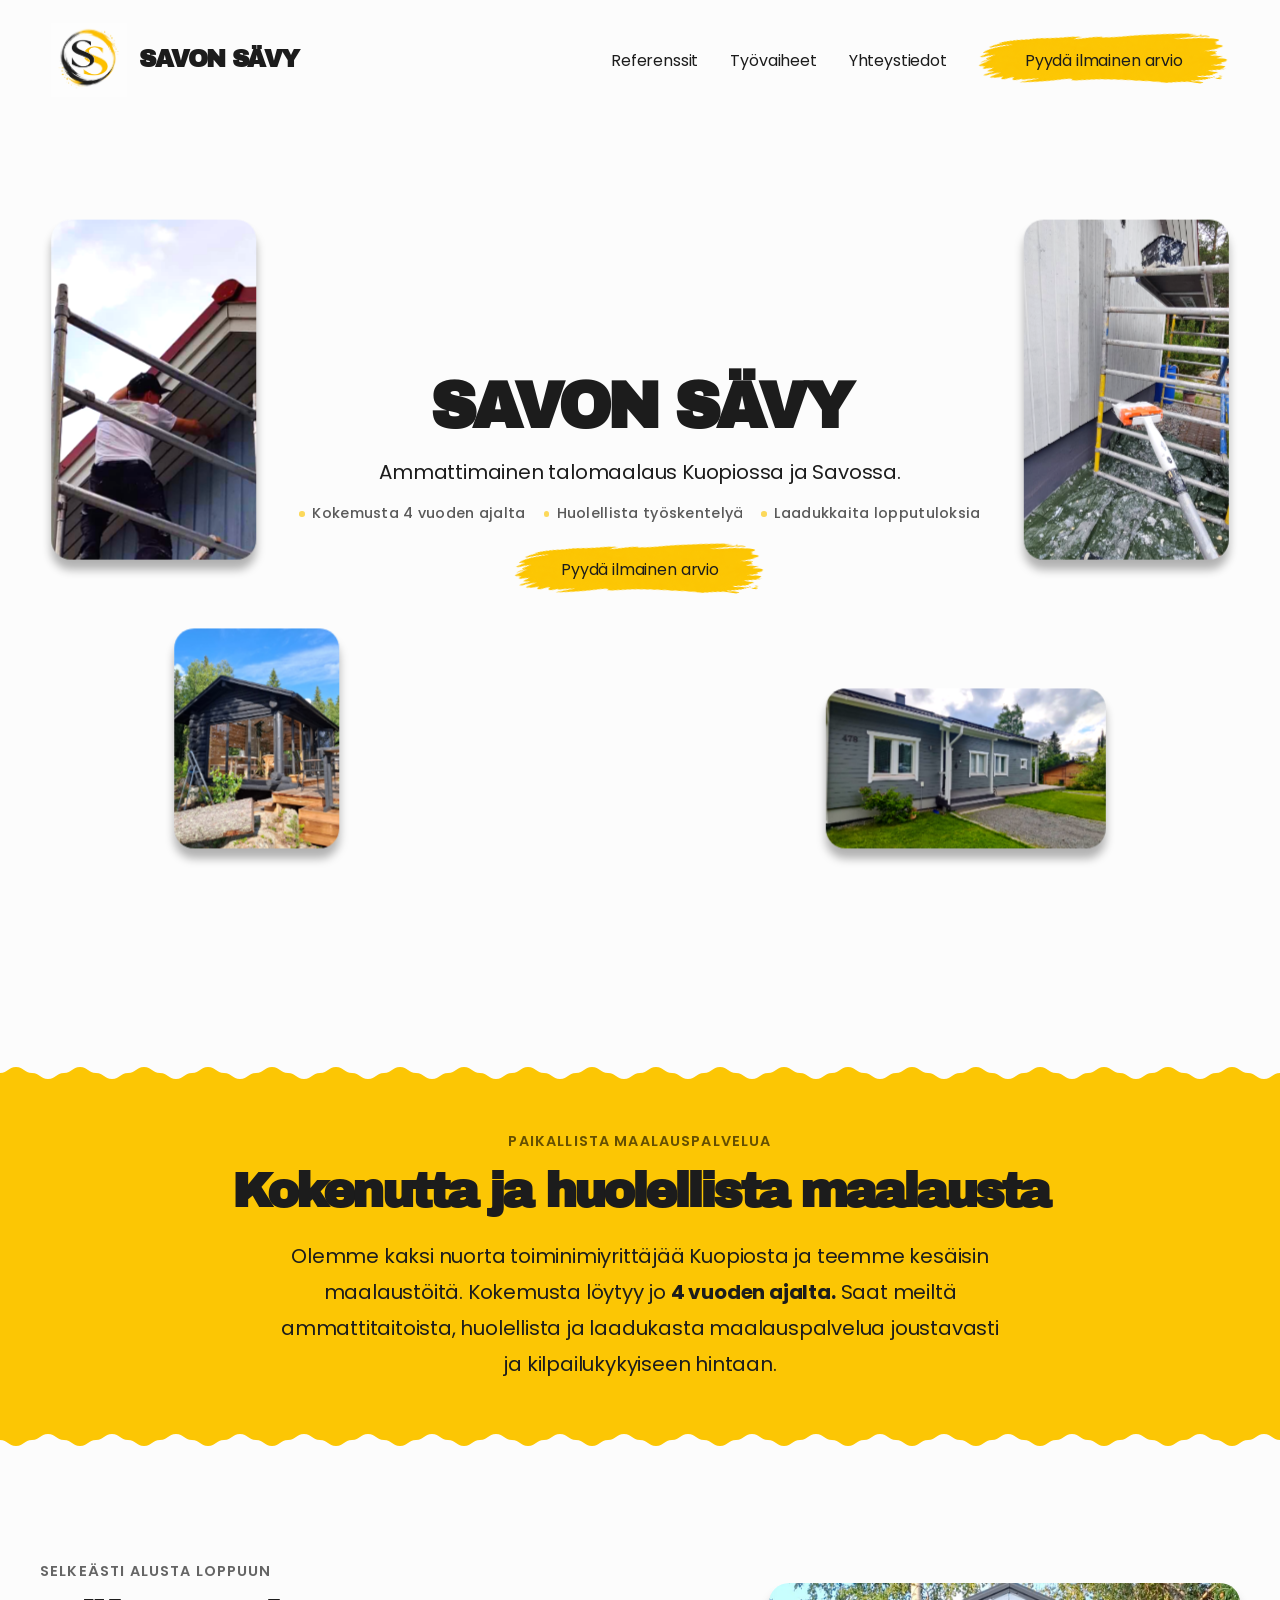
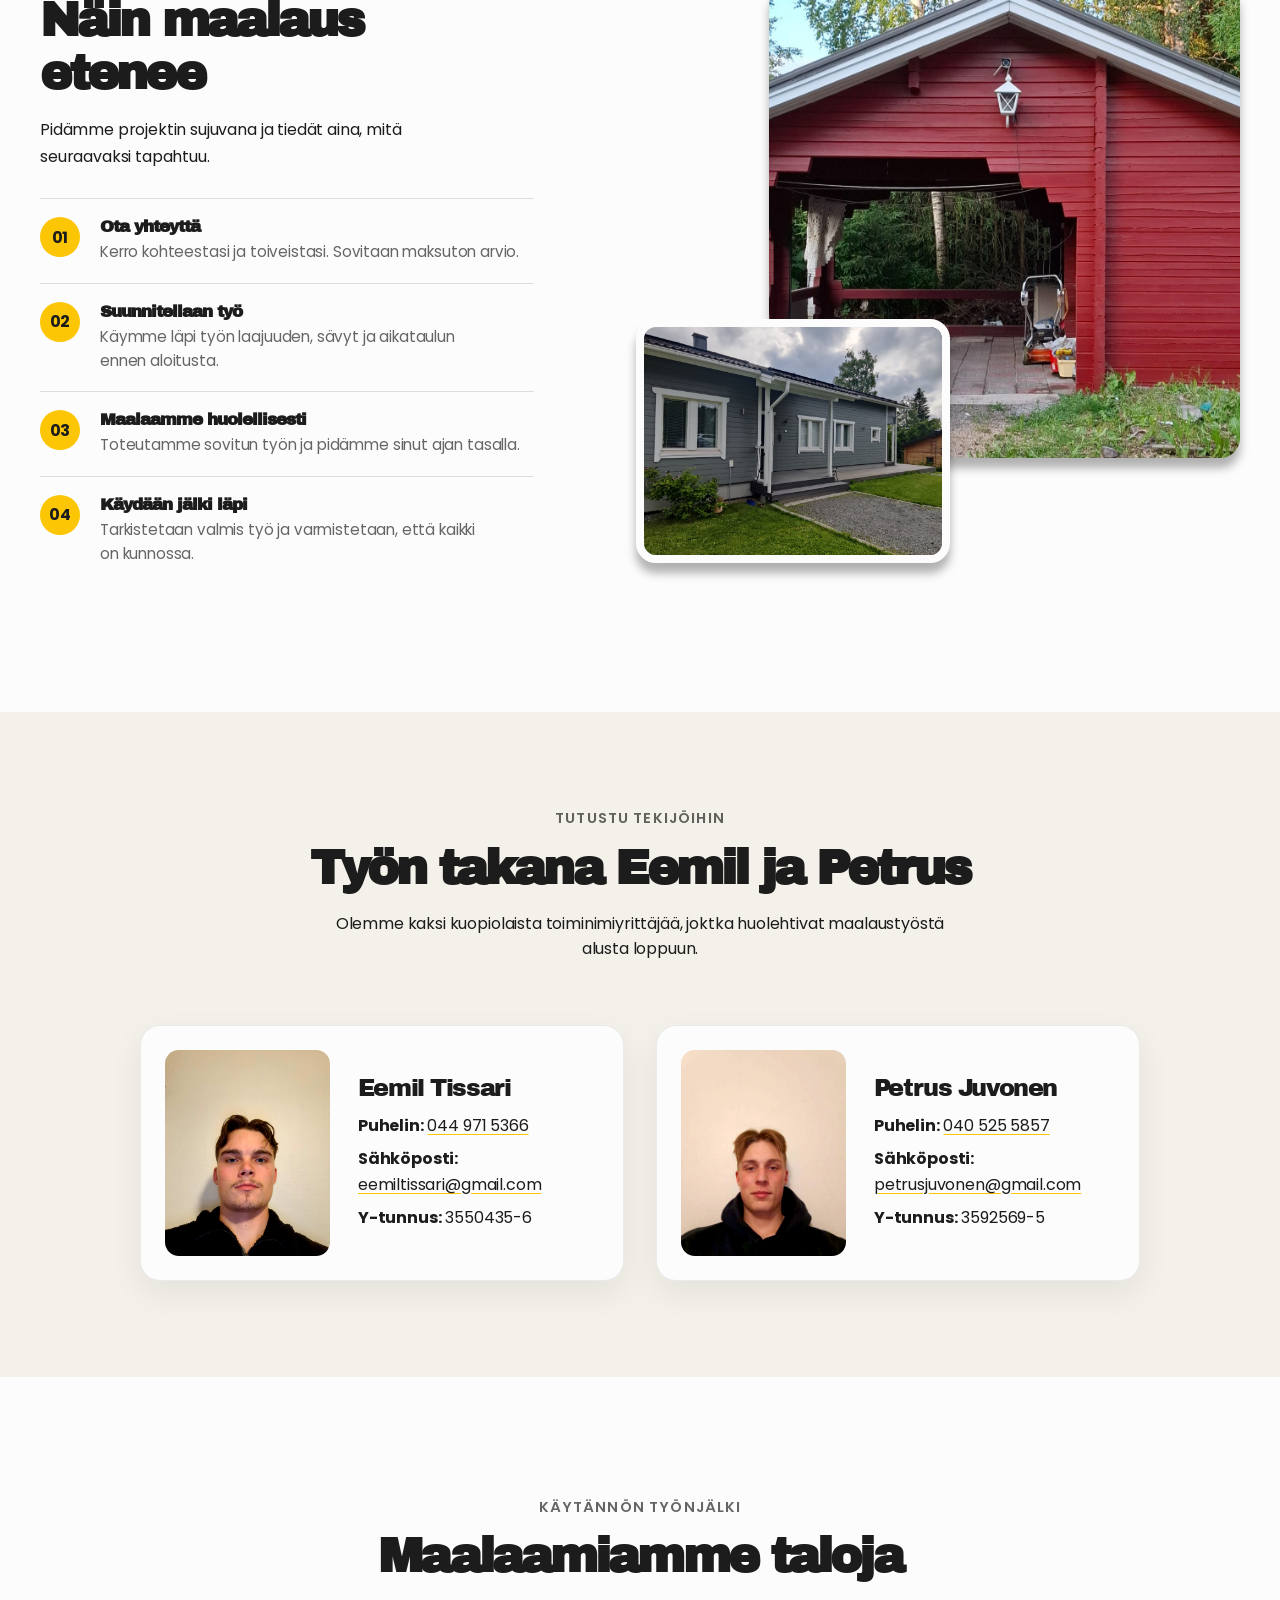
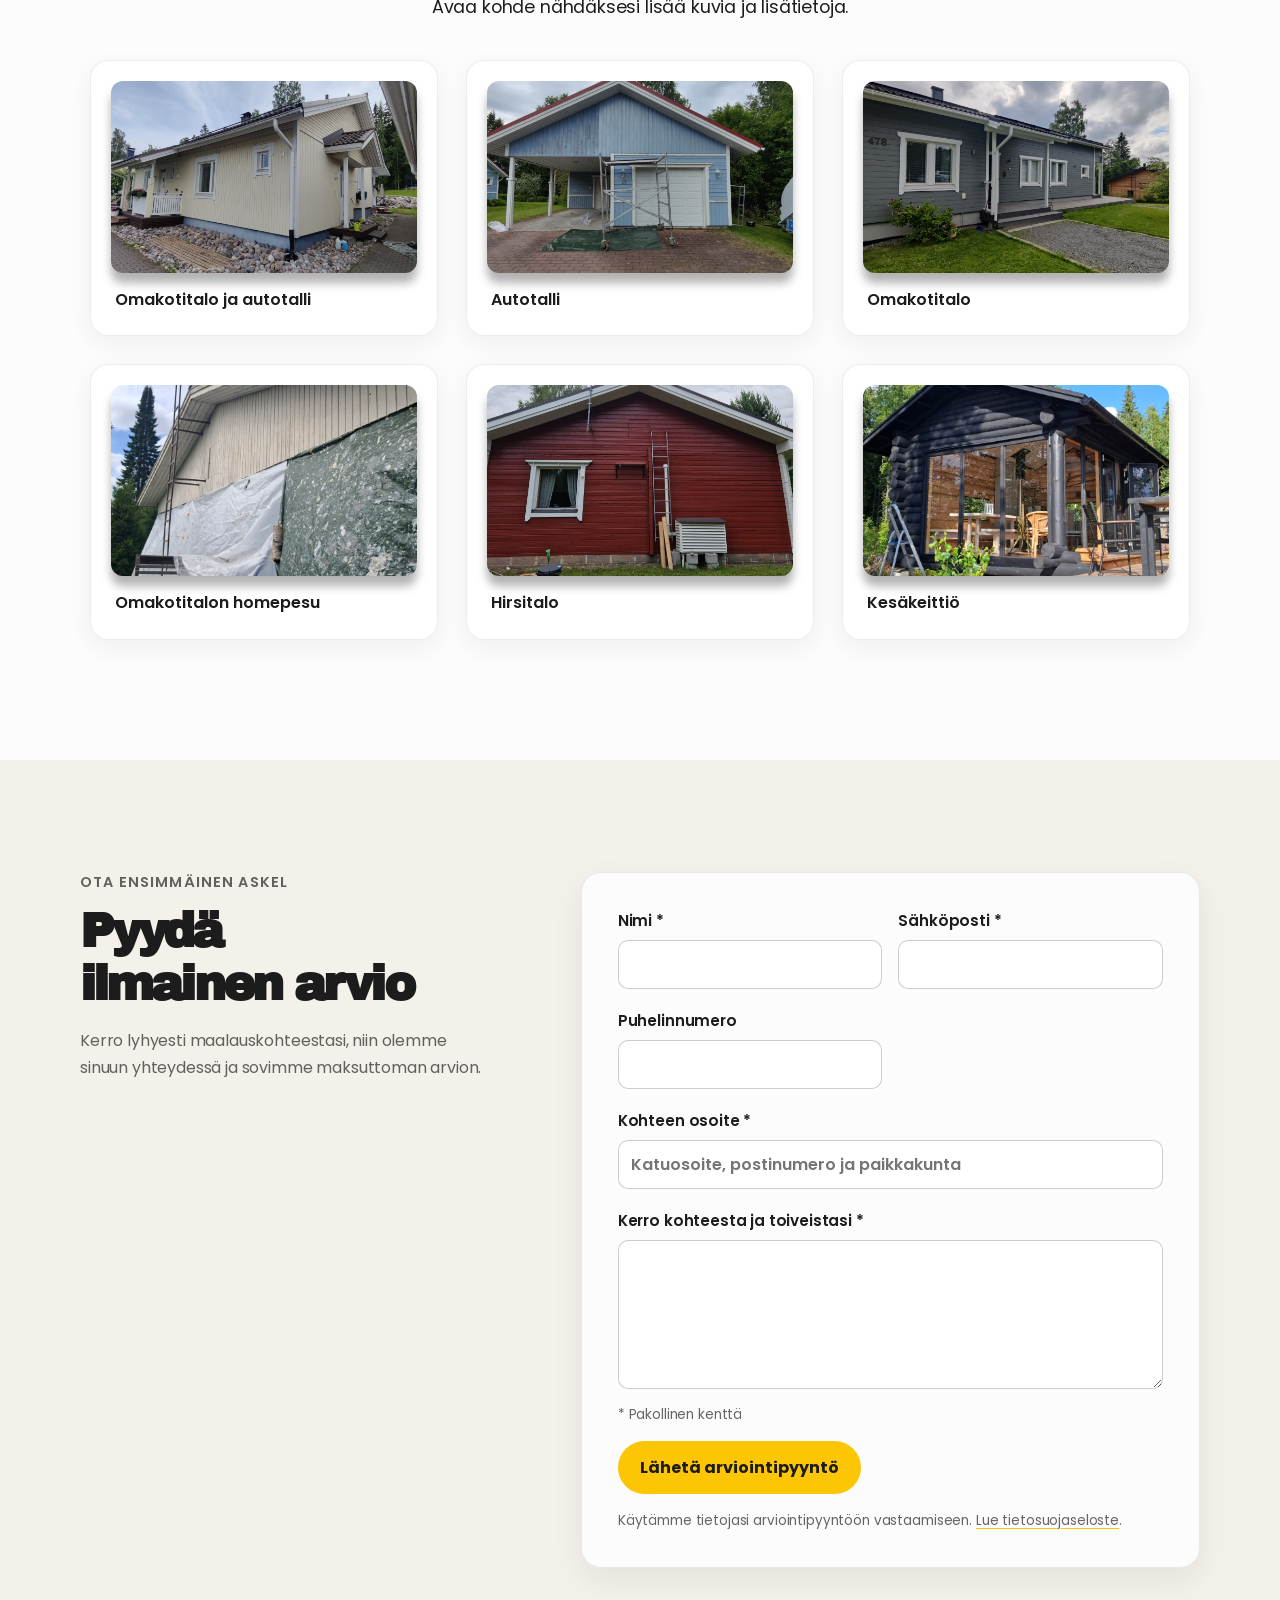
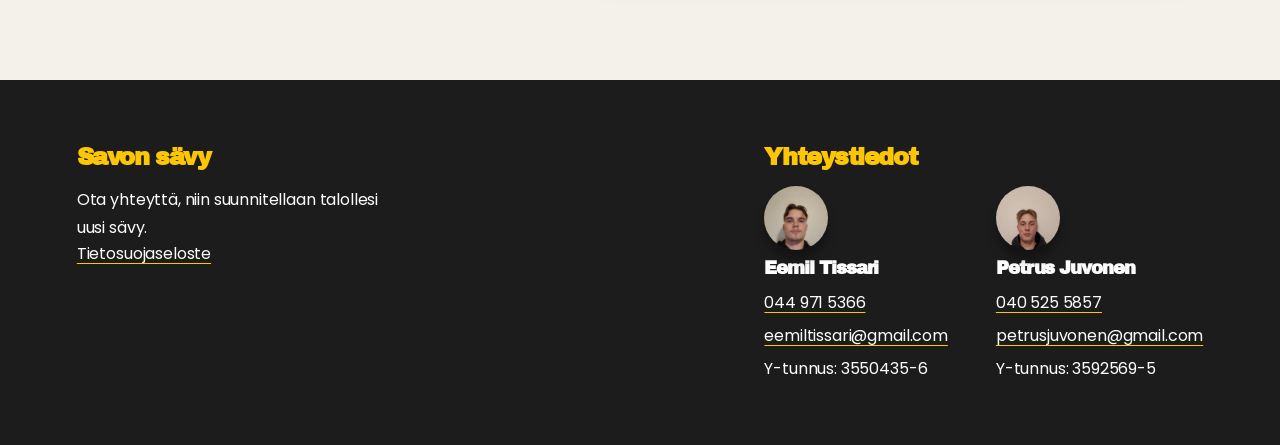
==== commit 0c31f692: "Jeps" ====
--- a/index.html
+++ b/index.html
@@ -56,6 +56,7 @@
 
     <nav>
         <div class="logo">
+            <img src="./Kuvat/Musta-keltainen sivellinrengaslogo.png" alt="Savon sävy">
             <h1>Savon sävy</h1>
         </div>
         <button class="menuToggle" type="button" aria-label="Avaa valikko" aria-expanded="false" aria-controls="paavalikko">
--- a/basics.css
+++ b/basics.css
@@ -10,7 +10,8 @@
     --pieni-teksti2-koko: clamp(1rem, 1.5vw, 1.5rem);
 
     --väri-main: #fcc604;
-    --väri-body: #fafafa;
+    /* --väri-body: #fafafa; */
+    --väri-body: #fcfcfc;
     --väri-teksti: #1c1c1c;
     --väri-teksti-secondary: rgba(0, 0, 0, 0.6);
 }
@@ -104,6 +105,9 @@
     box-shadow: 0 4px 18px rgba(28, 28, 28, .06);
 }
 nav .logo{
+    display: flex;
+    align-items: center;
+    gap: 12px;
     font-family: "Archivo Black", sans-serif;
     font-size: clamp(1.1rem, 2vw, 1.5rem);
     white-space: nowrap;
@@ -115,6 +119,13 @@
     font-size: inherit;
     line-height: 1.15;
 }
+nav .logo img{
+    display: block;
+    width: clamp(56px, 6vw, 76px);
+    height: auto;
+    border-radius: 0;
+    filter: none;
+}
 nav .links{
     display: flex;
     gap: clamp(16px, 2.5vw, 36px);
@@ -143,7 +154,7 @@
     filter: none;
 }
 
-@media (max-width: 760px){
+@media (max-width: 900px){
     :root{
         --nav-height: 76px;
     }
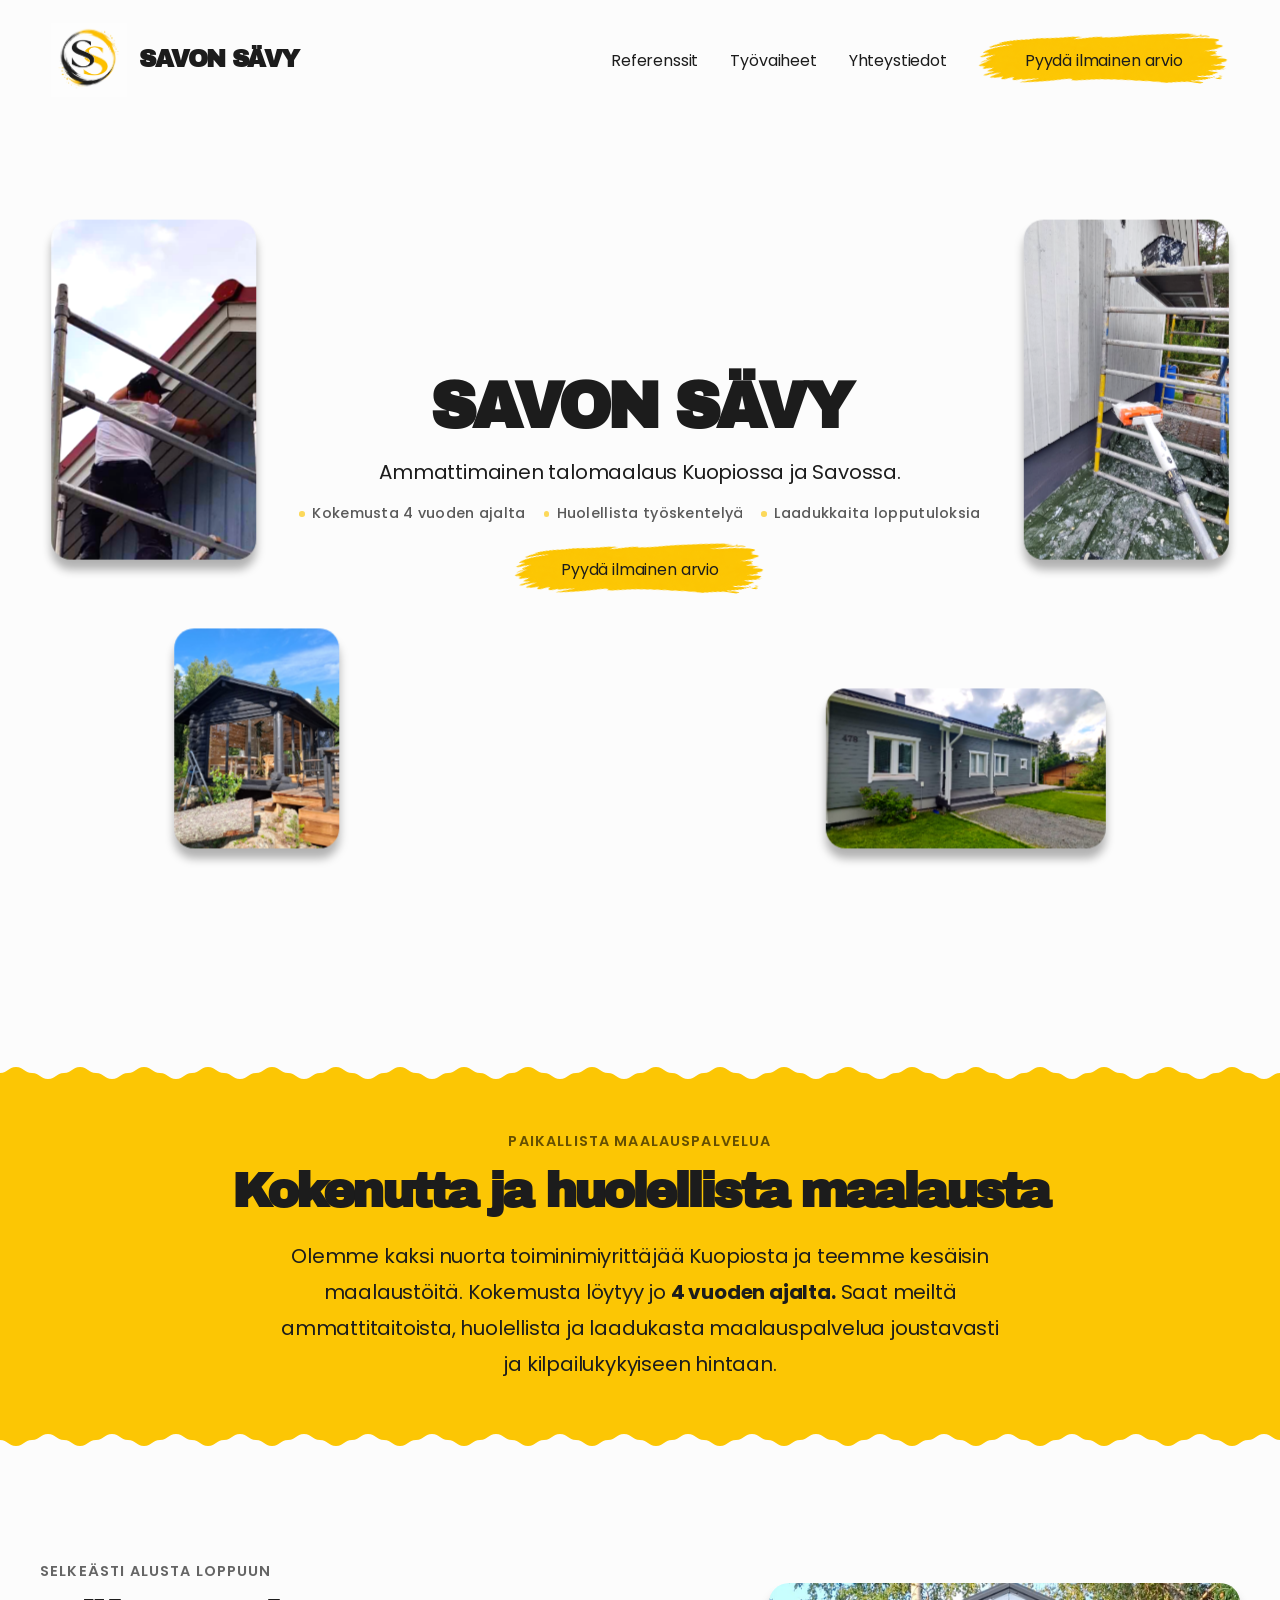
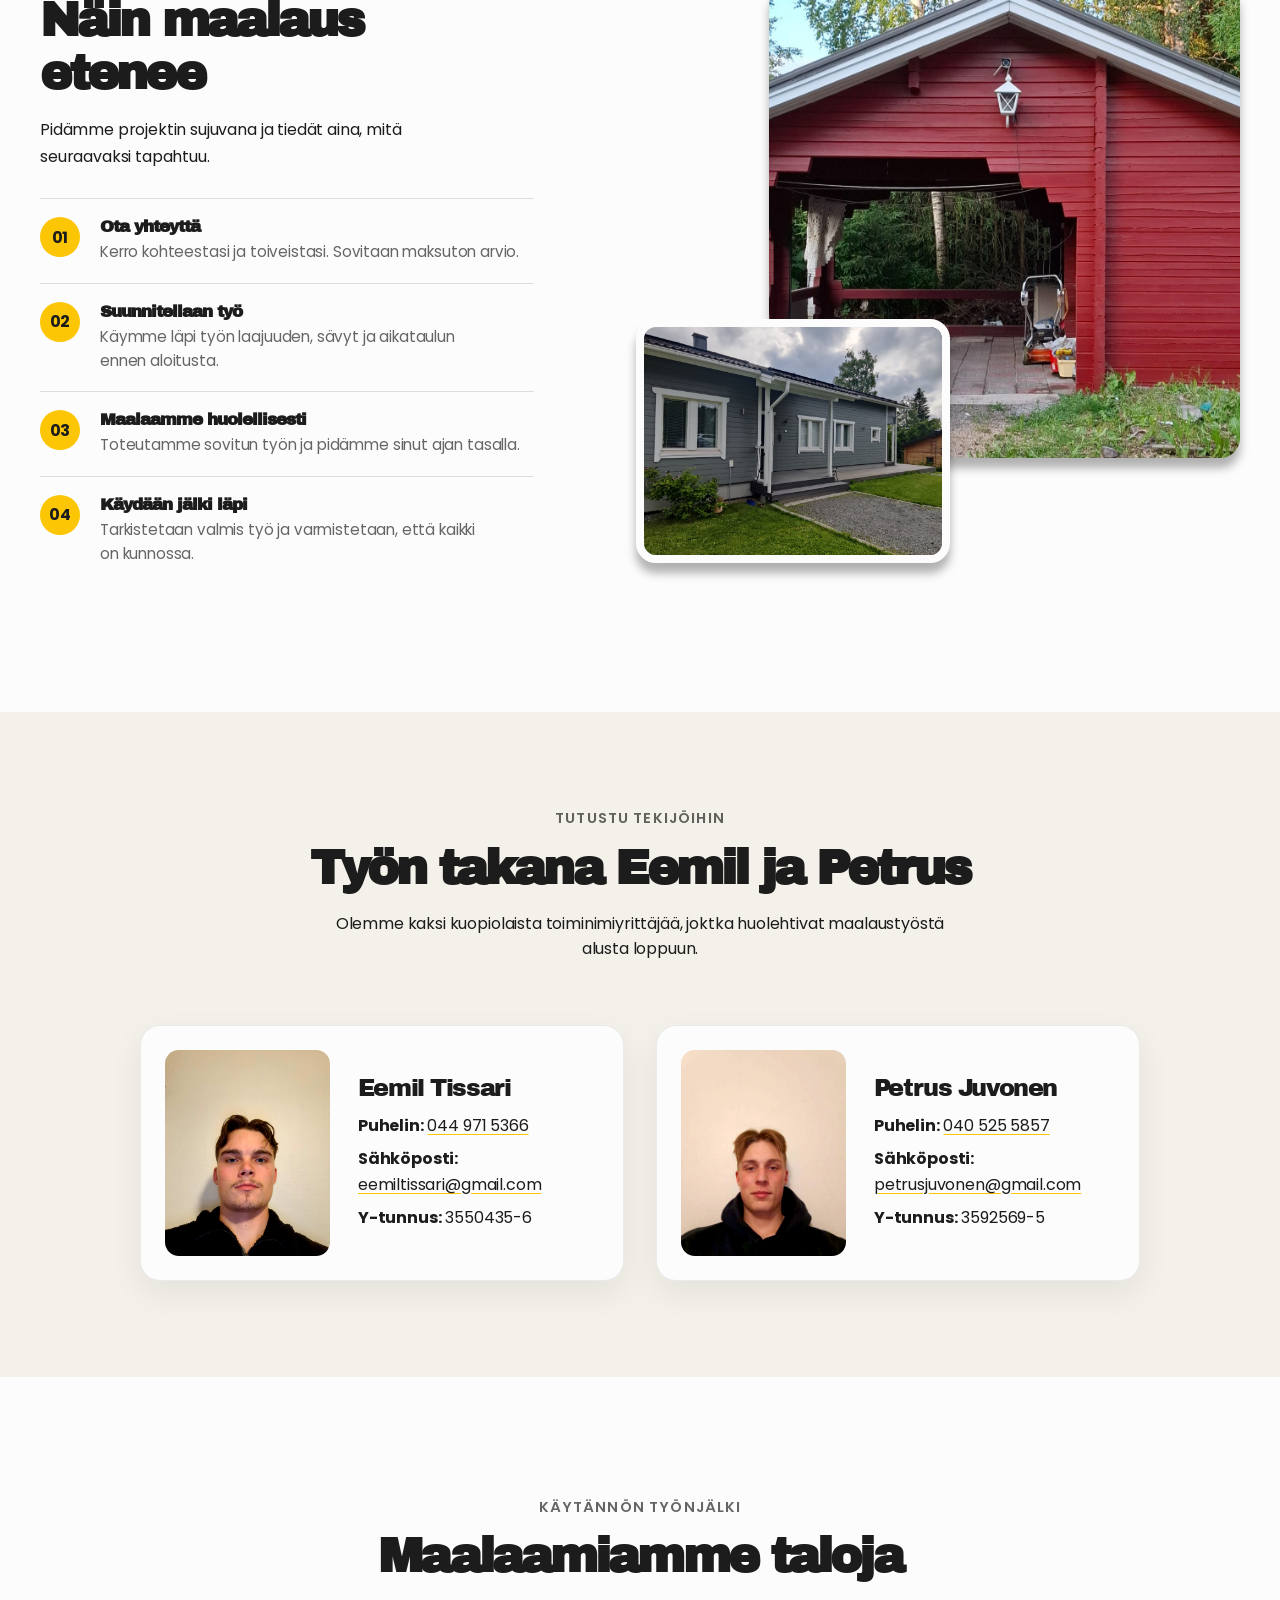
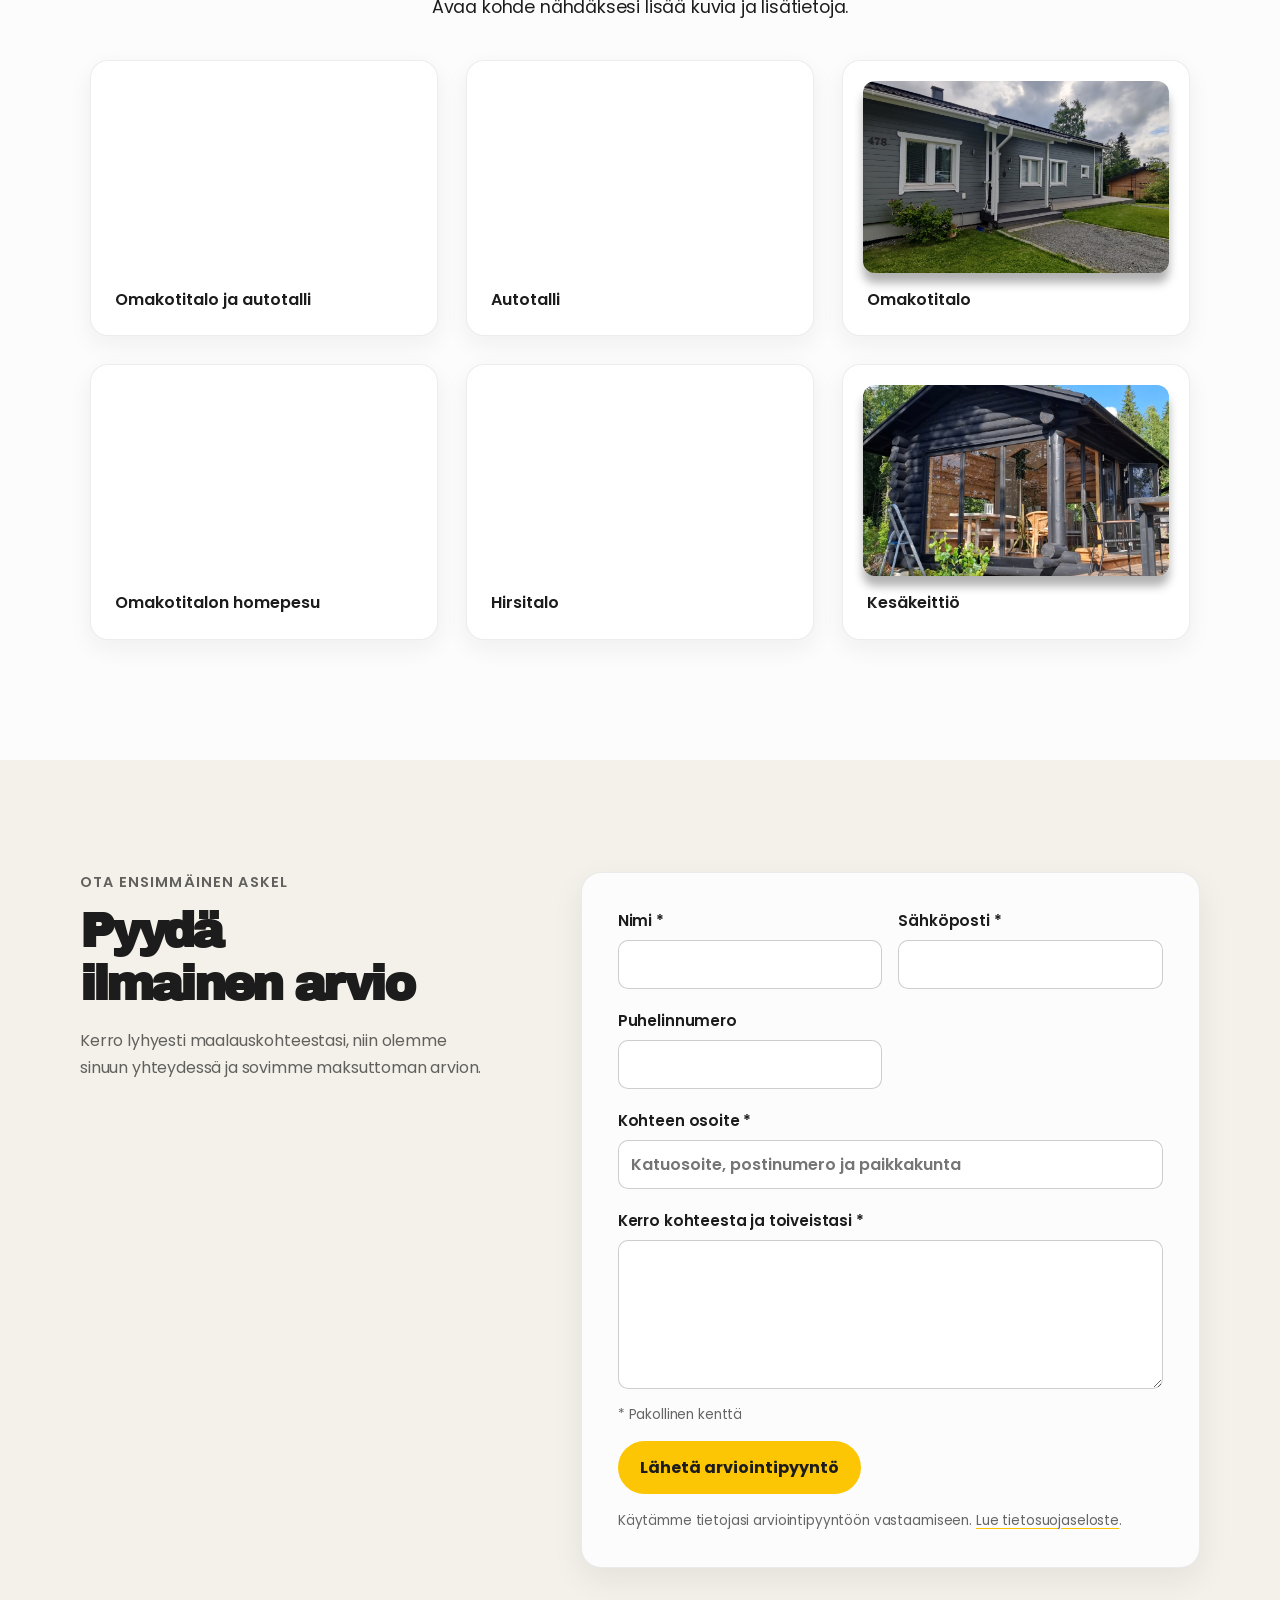
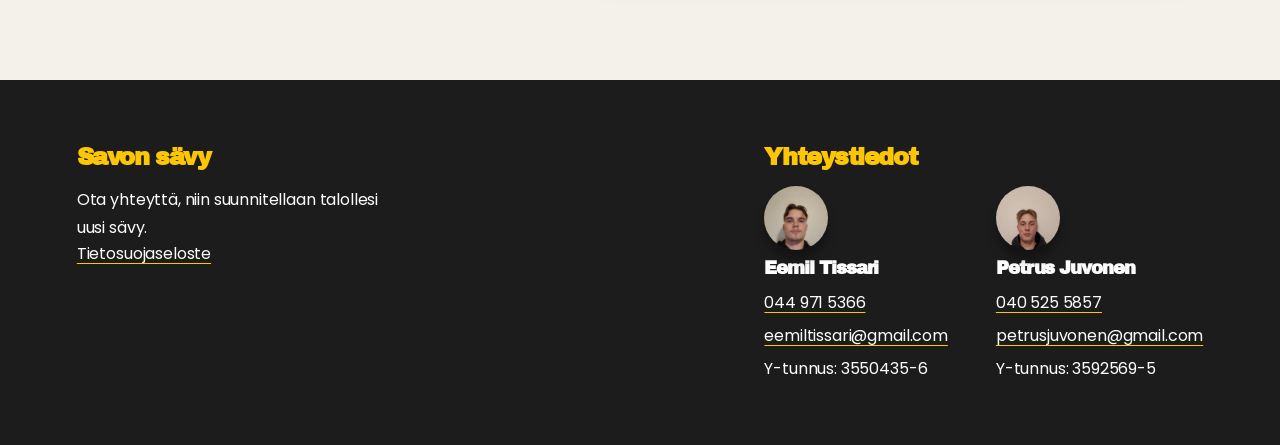
==== commit 7ce6c8d4: "upd" ====
--- a/index.html
+++ b/index.html
@@ -48,7 +48,7 @@
     <link rel="preconnect" href="https://fonts.gstatic.com" crossorigin>
     <link href="https://fonts.googleapis.com/css2?family=Archivo+Black&family=Poppins:wght@200;400;600;700&display=swap" rel="stylesheet">
 
-    <link rel="stylesheet" href="./basics.css">
+    <link rel="stylesheet" href="./basics.css?v=2">
     <link rel="stylesheet" href="./etusivu.css">
     <link rel="preload" as="image" href="./Kuvat/WhatsApp Image 2026-10-31 at 20.26.2424.jpeg" fetchpriority="high">
 </head>
@@ -56,7 +56,7 @@
 
     <nav>
         <div class="logo">
-            <img src="./Kuvat/Musta-keltainen sivellinrengaslogo.png" alt="Savon sävy">
+            <img src="./Kuvat/Musta-keltainen sivellinrengaslogo.png" alt="Savon sävy" width="76" height="73">
             <h1>Savon sävy</h1>
         </div>
         <button class="menuToggle" type="button" aria-label="Avaa valikko" aria-expanded="false" aria-controls="paavalikko">
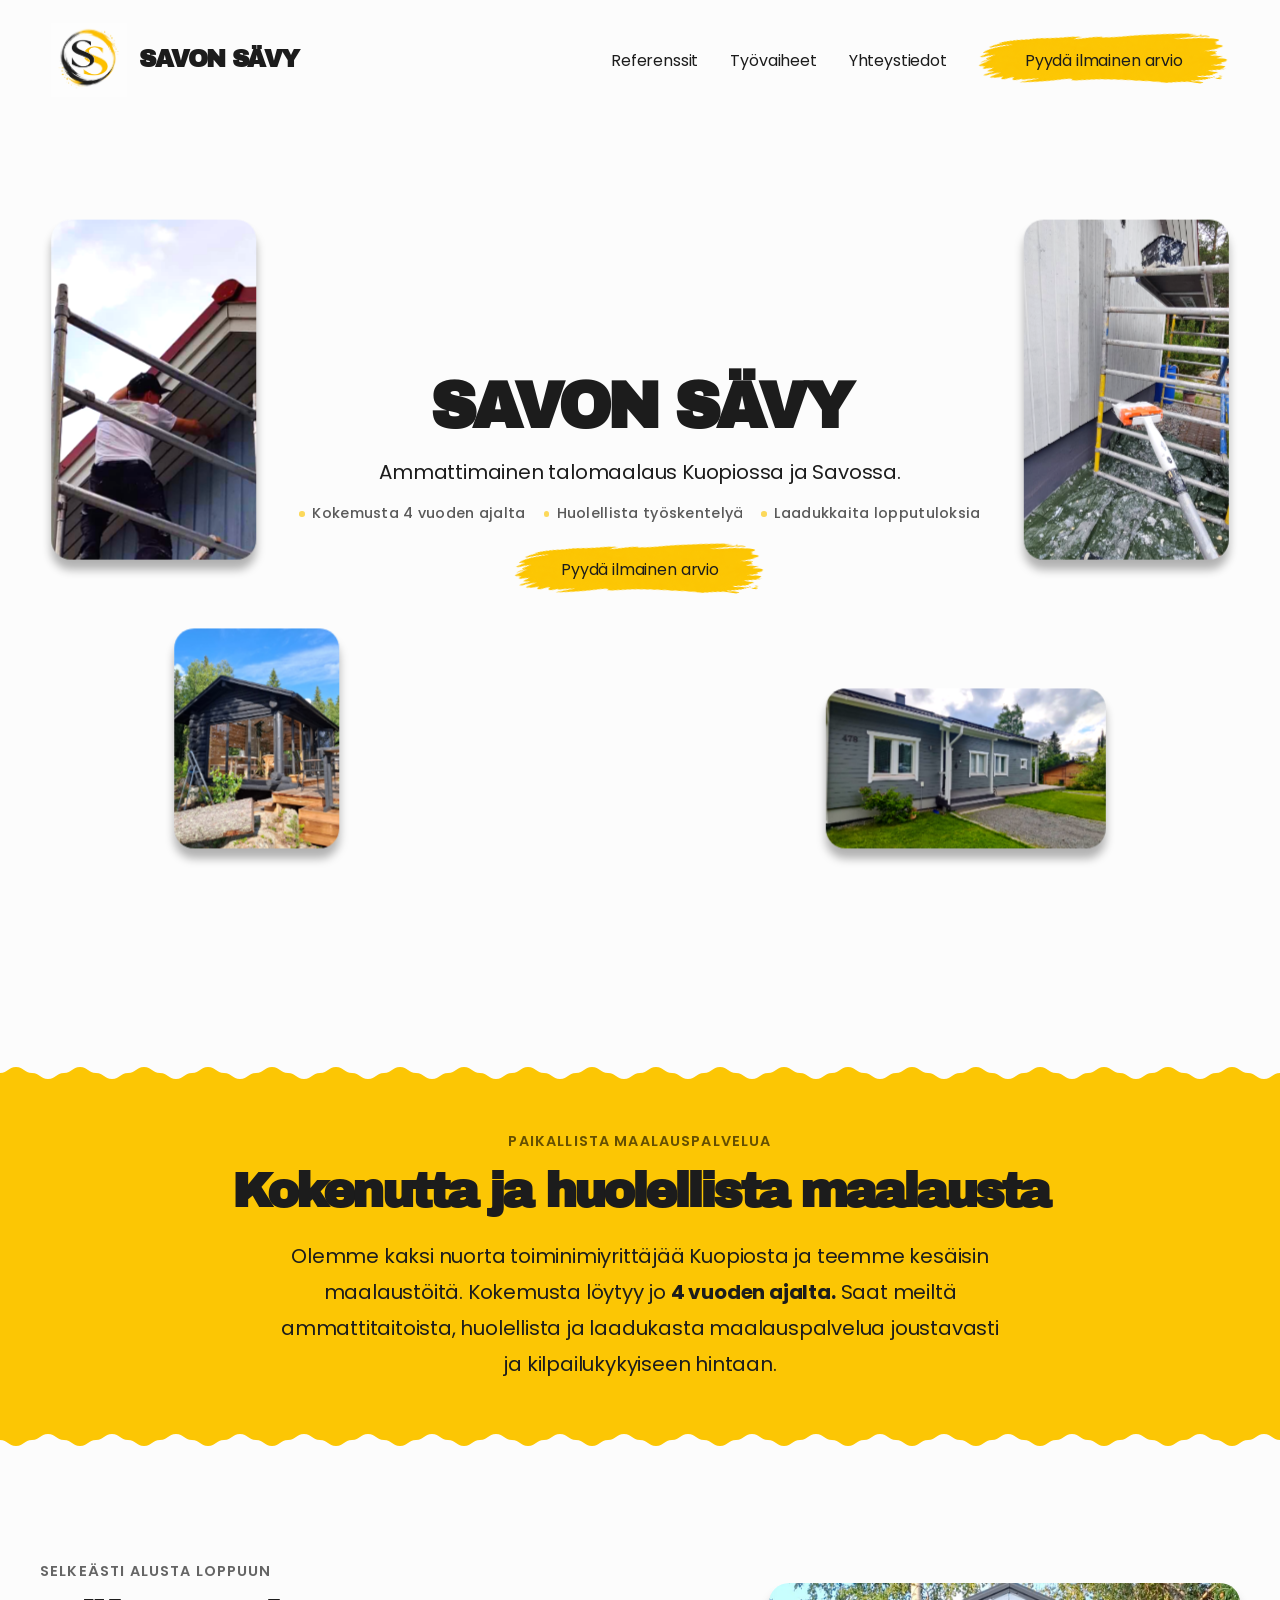
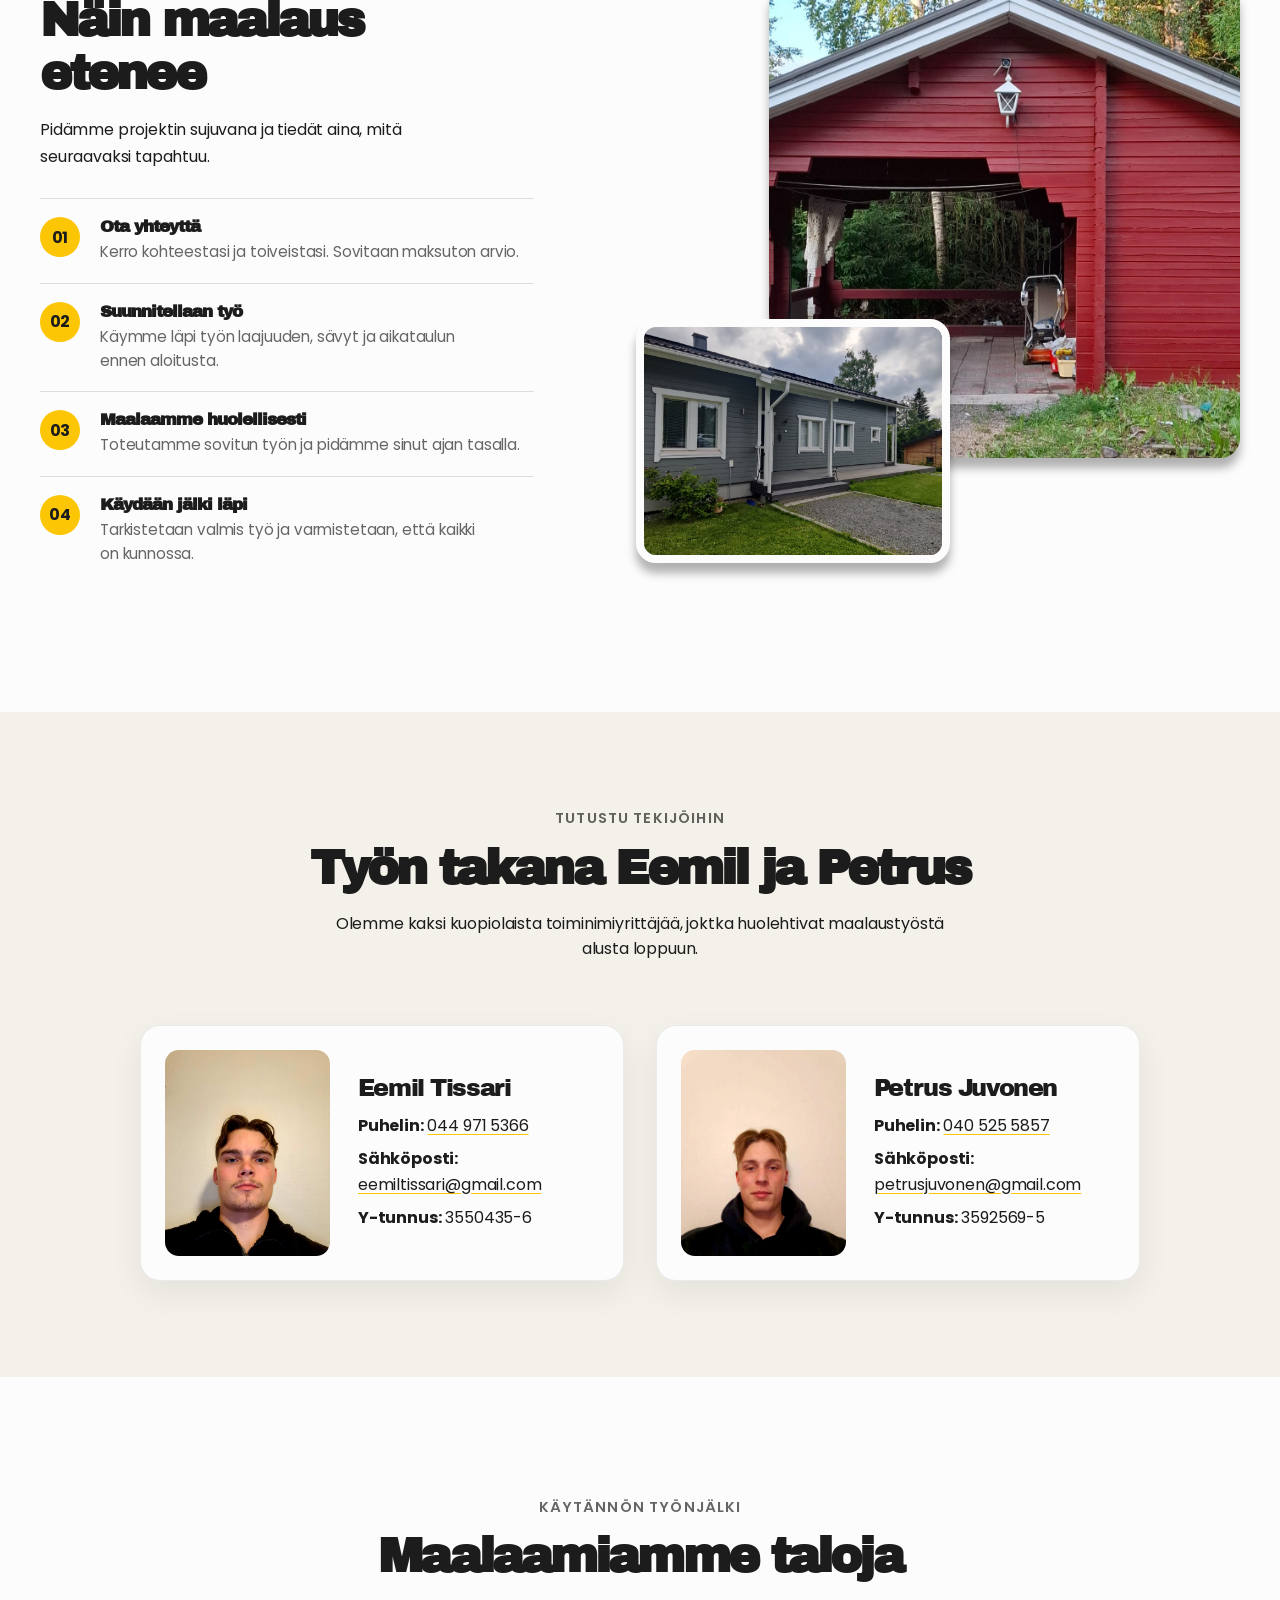
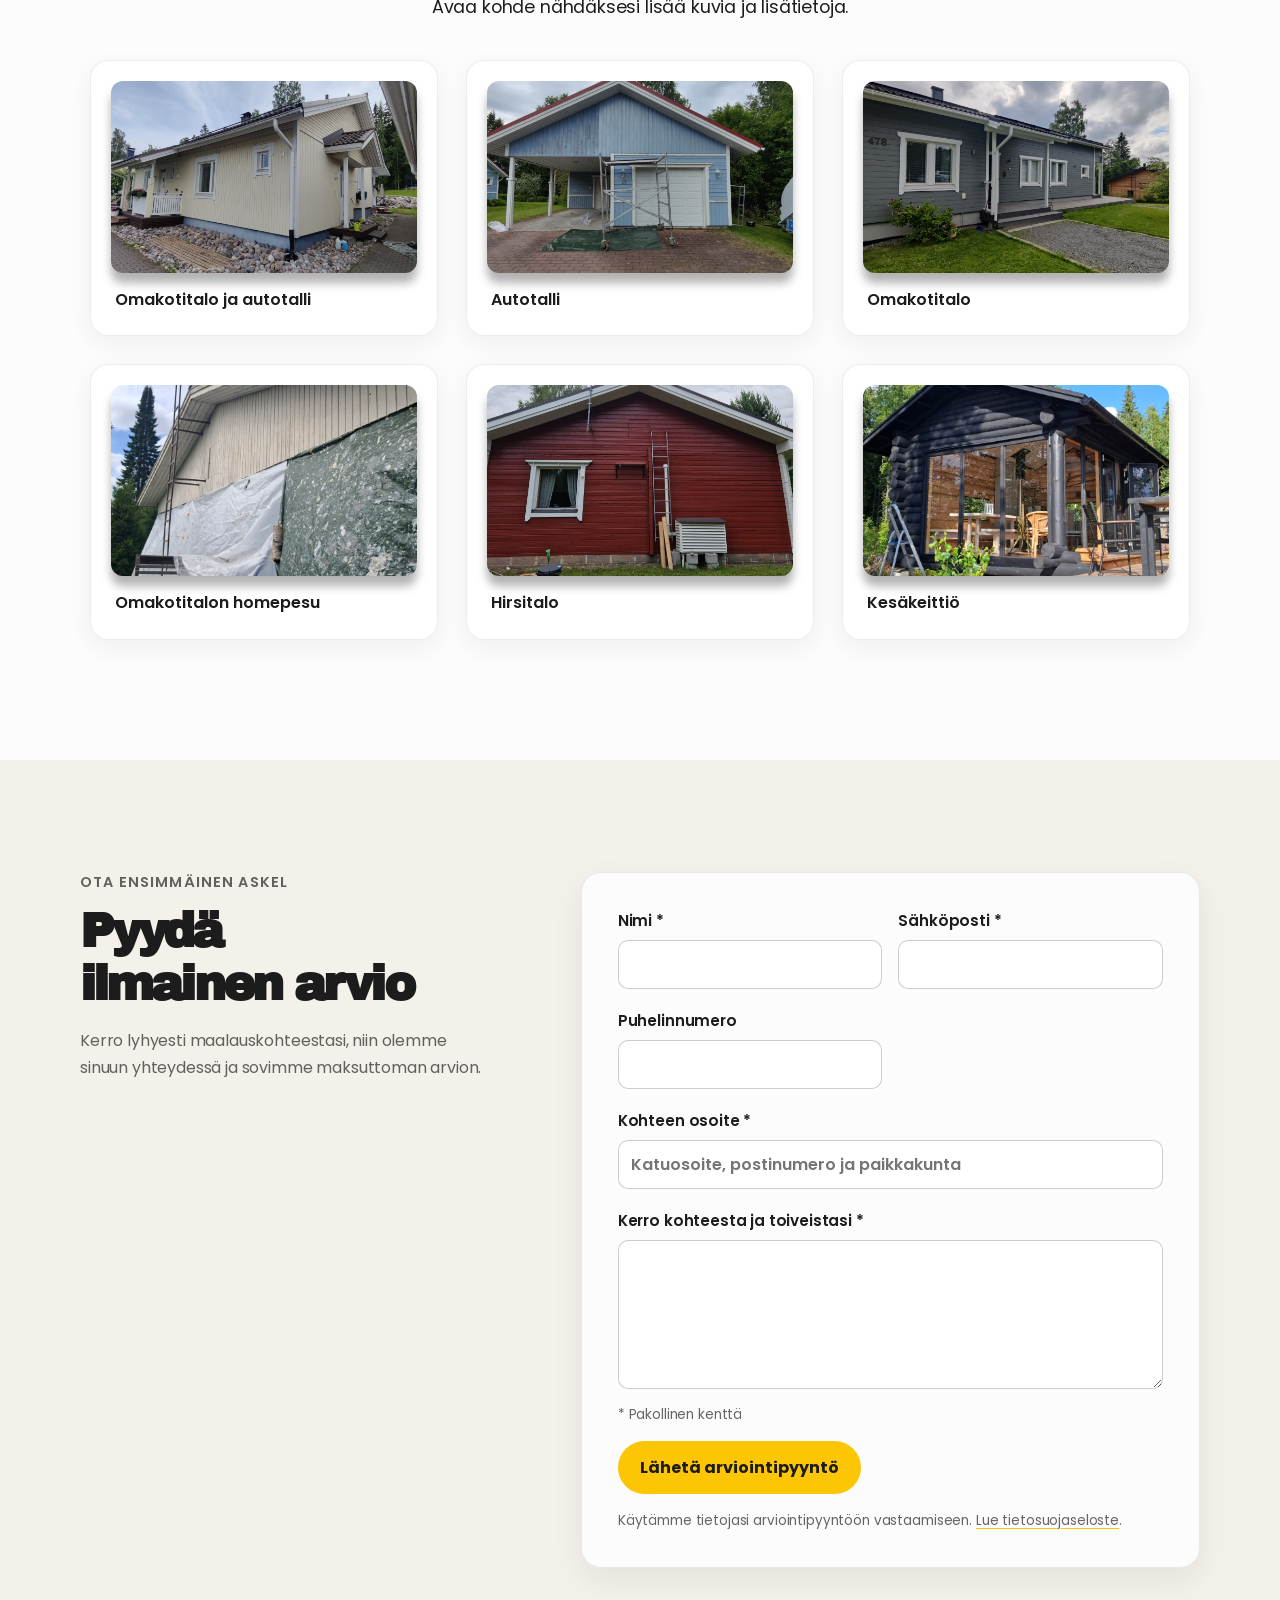
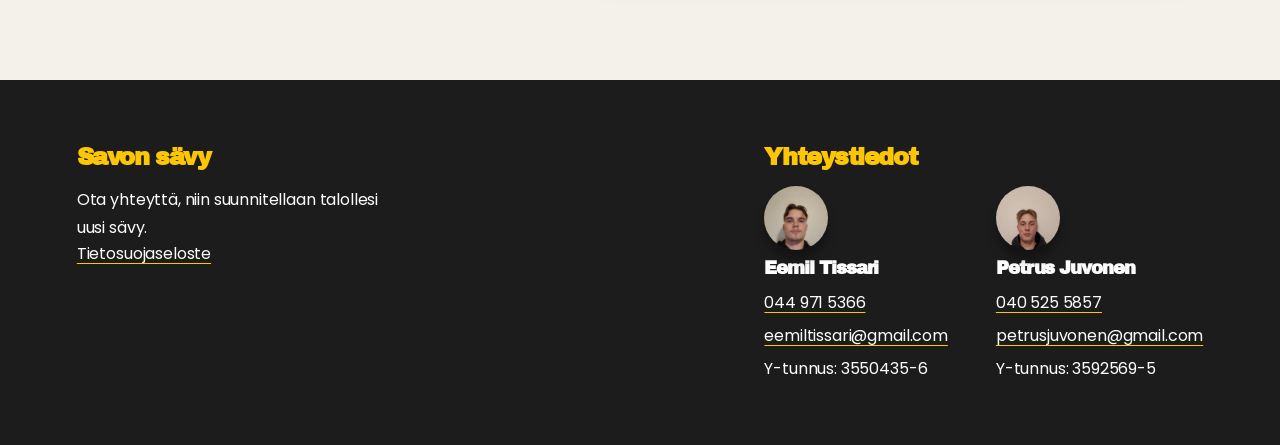
==== commit a0c329c5: "favicon" ====
--- a/index.html
+++ b/index.html
@@ -38,7 +38,7 @@
       ]
     }
     </script>
-    <link rel="icon" href="./favicon.ico" sizes="any">
+    <link rel="icon" type="image/png" sizes="192x192" href="./android-chrome-192x192.png">
     <link rel="icon" type="image/png" sizes="32x32" href="./favicon-32x32.png">
     <link rel="icon" type="image/png" sizes="16x16" href="./favicon-16x16.png">
     <link rel="apple-touch-icon" sizes="180x180" href="./apple-touch-icon.png">
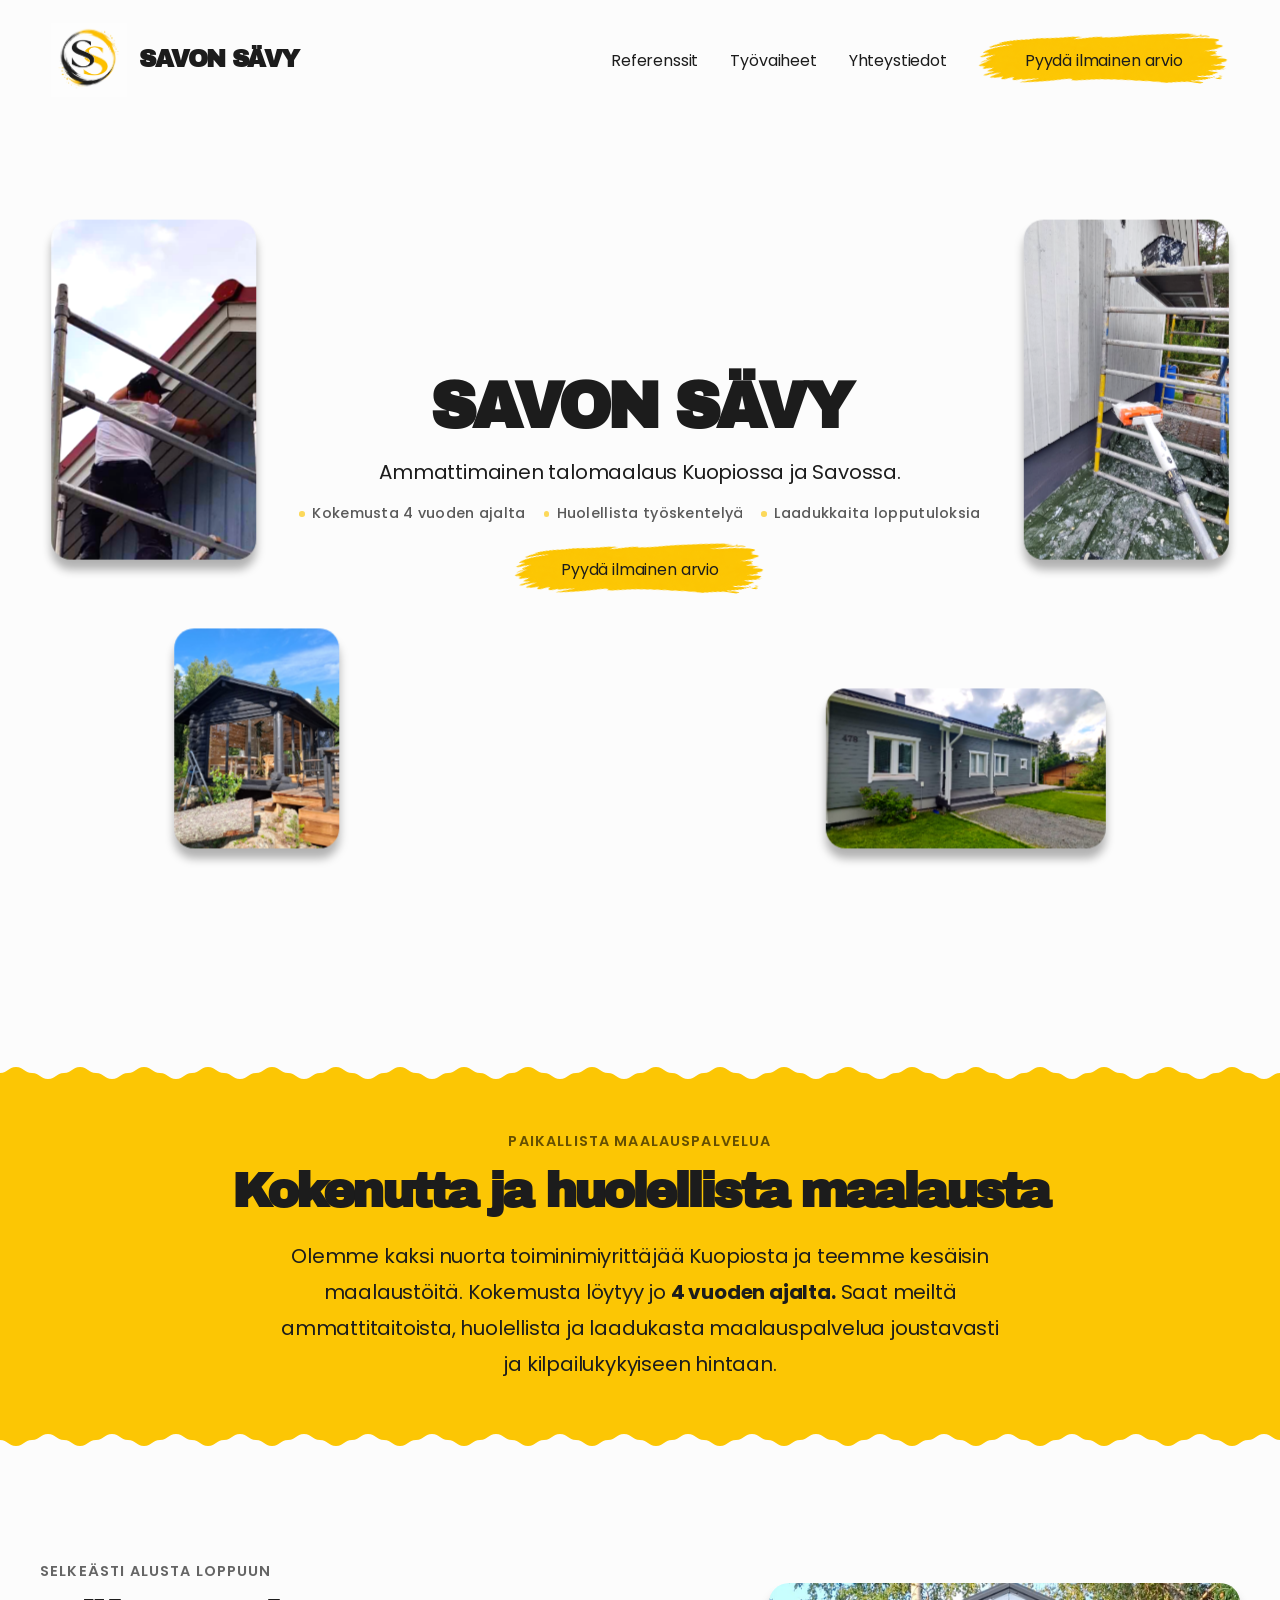
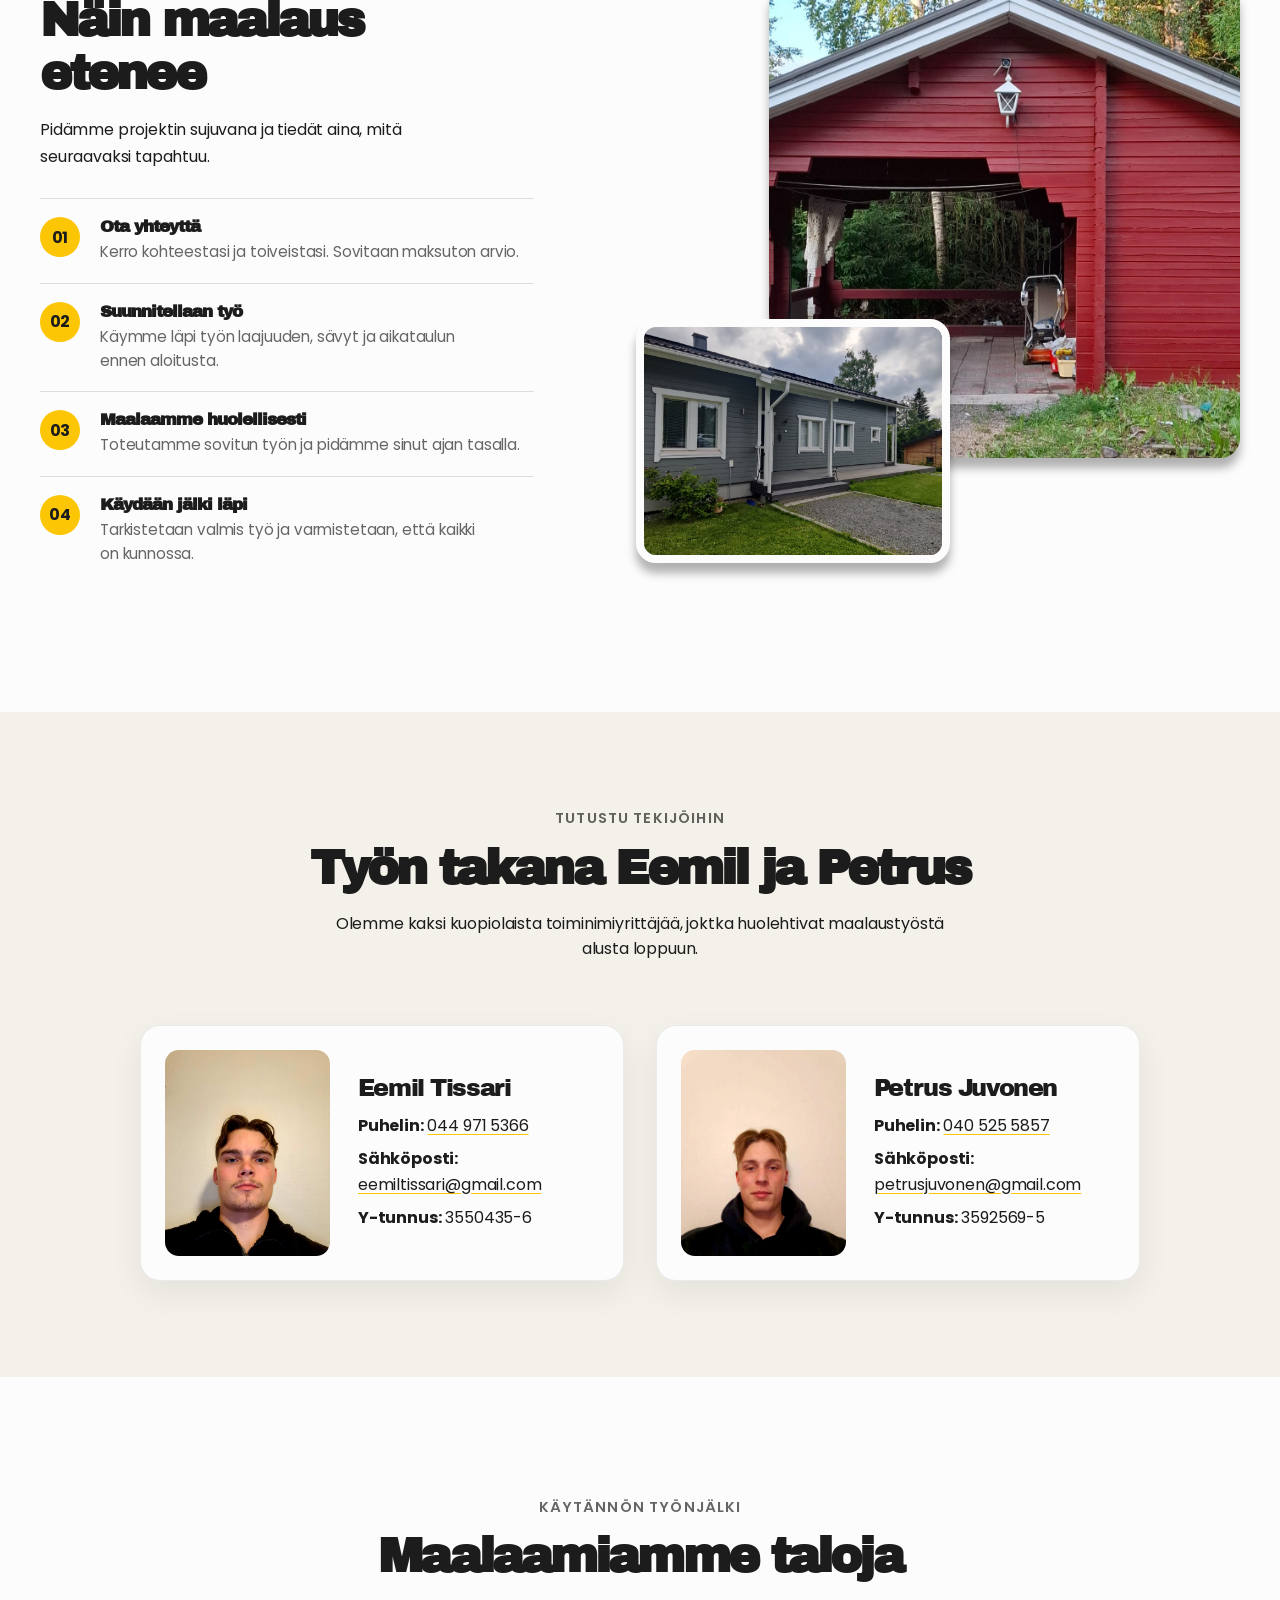
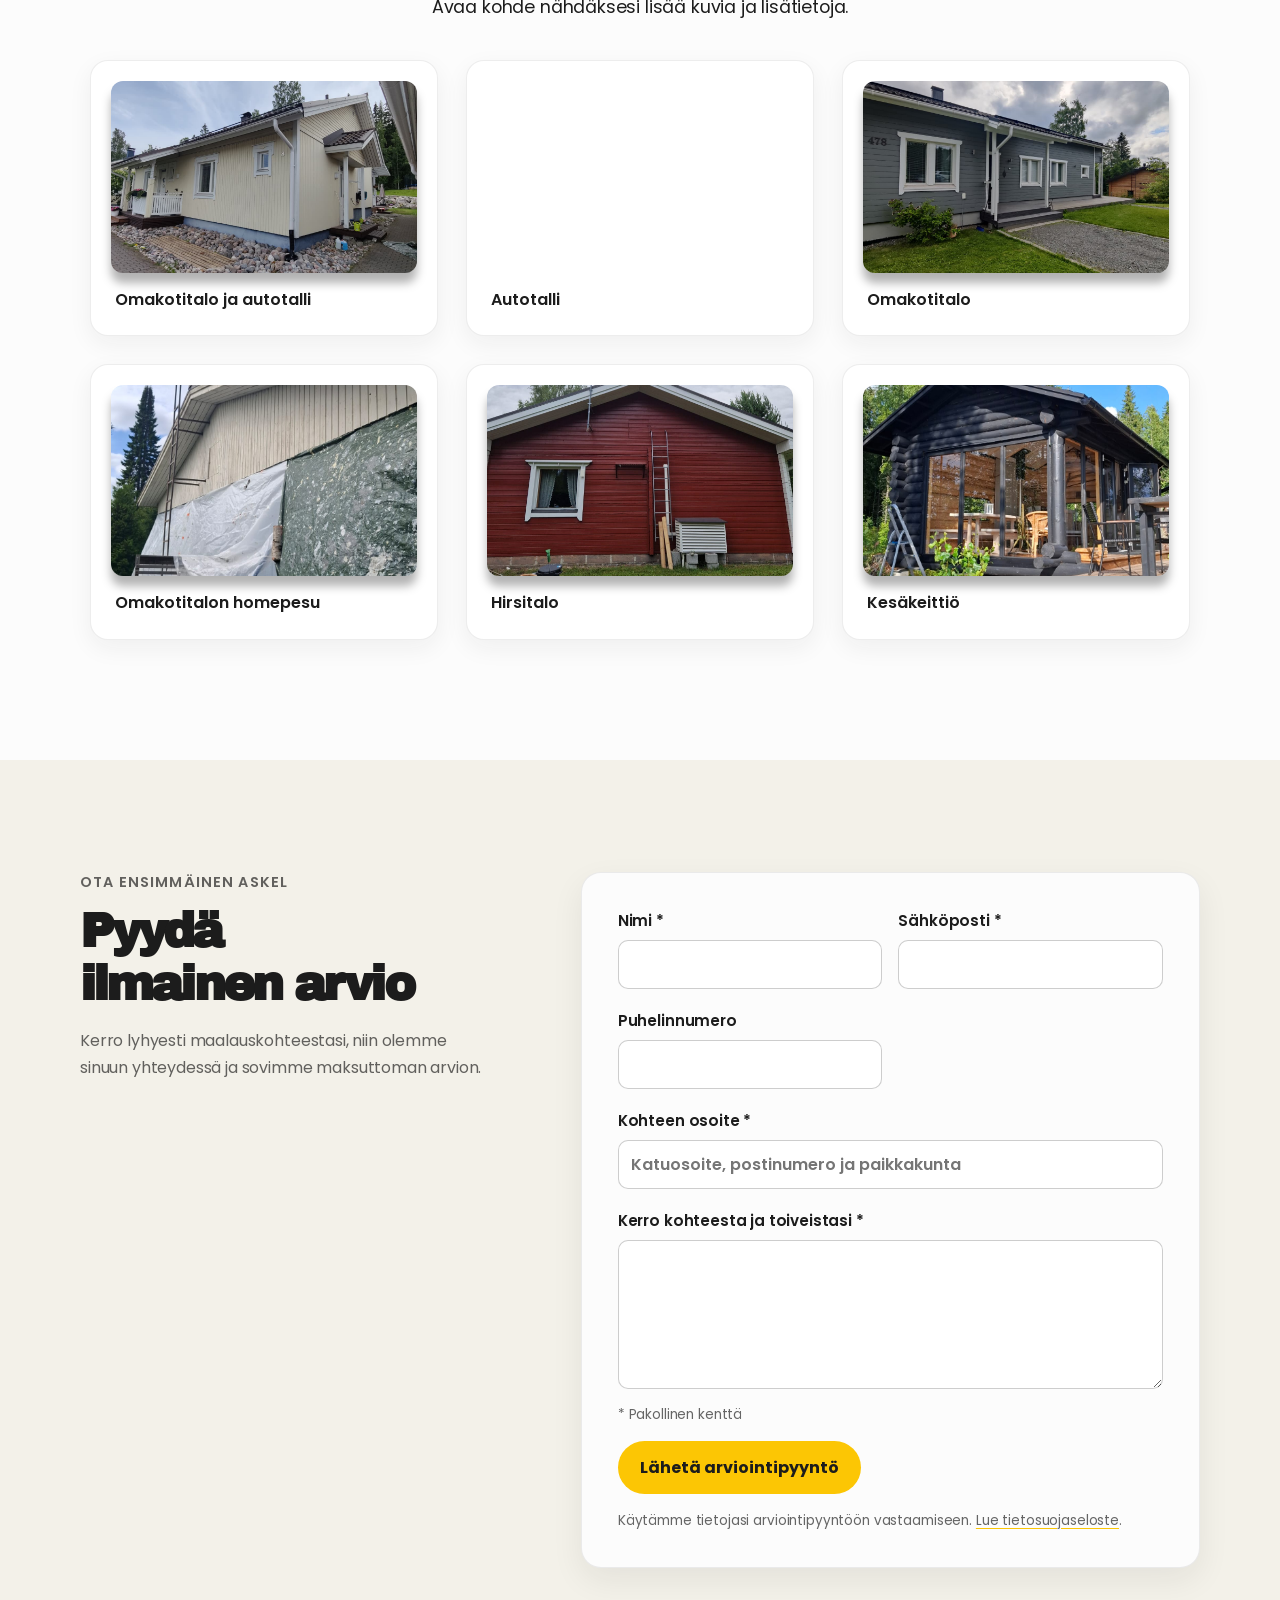
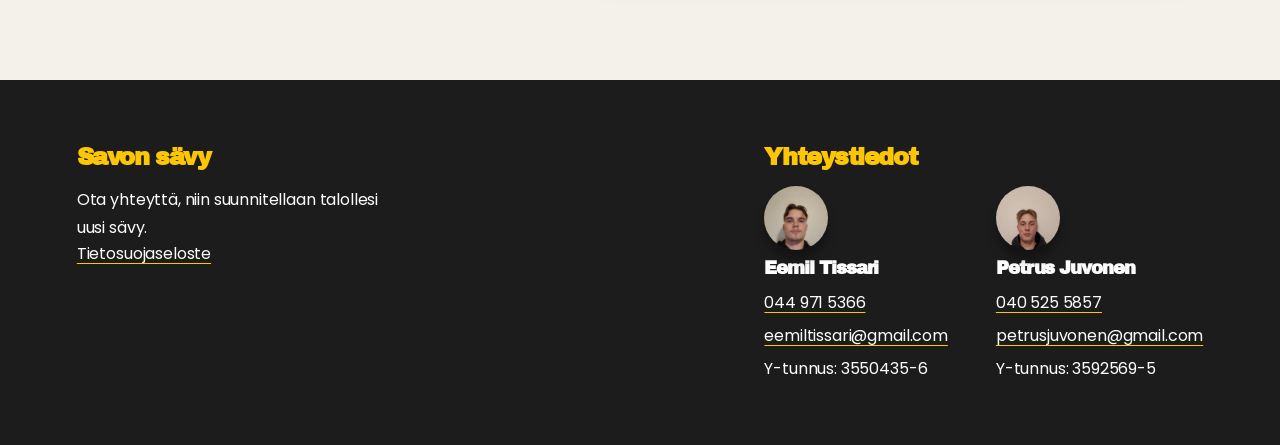
==== commit ed161992: "Update index.html" ====
--- a/index.html
+++ b/index.html
@@ -38,11 +38,9 @@
       ]
     }
     </script>
-    <link rel="icon" type="image/png" sizes="192x192" href="./android-chrome-192x192.png">
-    <link rel="icon" type="image/png" sizes="32x32" href="./favicon-32x32.png">
-    <link rel="icon" type="image/png" sizes="16x16" href="./favicon-16x16.png">
-    <link rel="apple-touch-icon" sizes="180x180" href="./apple-touch-icon.png">
-    <link rel="manifest" href="./site.webmanifest">
+    <link rel="icon" type="image/png" sizes="192x192" href="/android-chrome-192x192.png">
+    <link rel="apple-touch-icon" sizes="180x180" href="/apple-touch-icon.png">
+    <link rel="manifest" href="/site.webmanifest">
 
     <link rel="preconnect" href="https://fonts.googleapis.com">
     <link rel="preconnect" href="https://fonts.gstatic.com" crossorigin>
@@ -279,4 +277,4 @@
 
     <script src="./etusivu.js" defer></script>
 </body>
-</html>+</html>
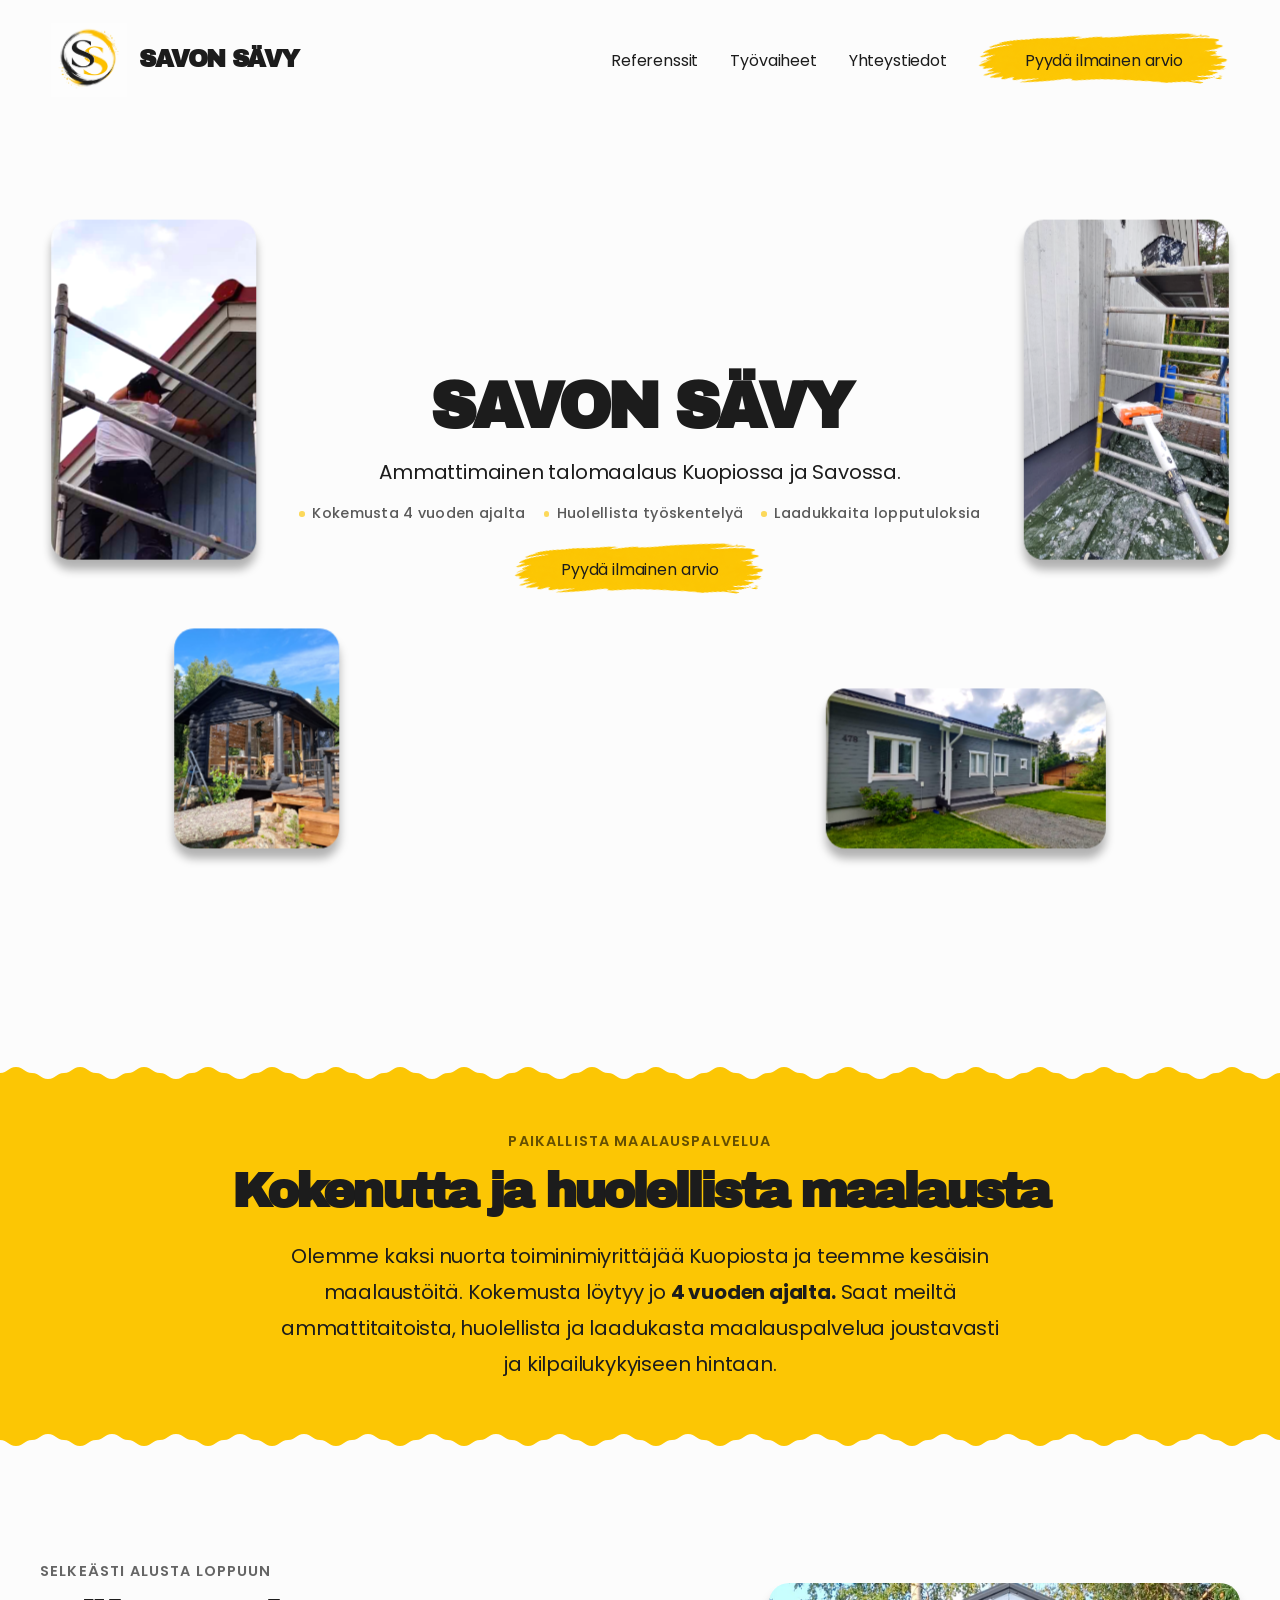
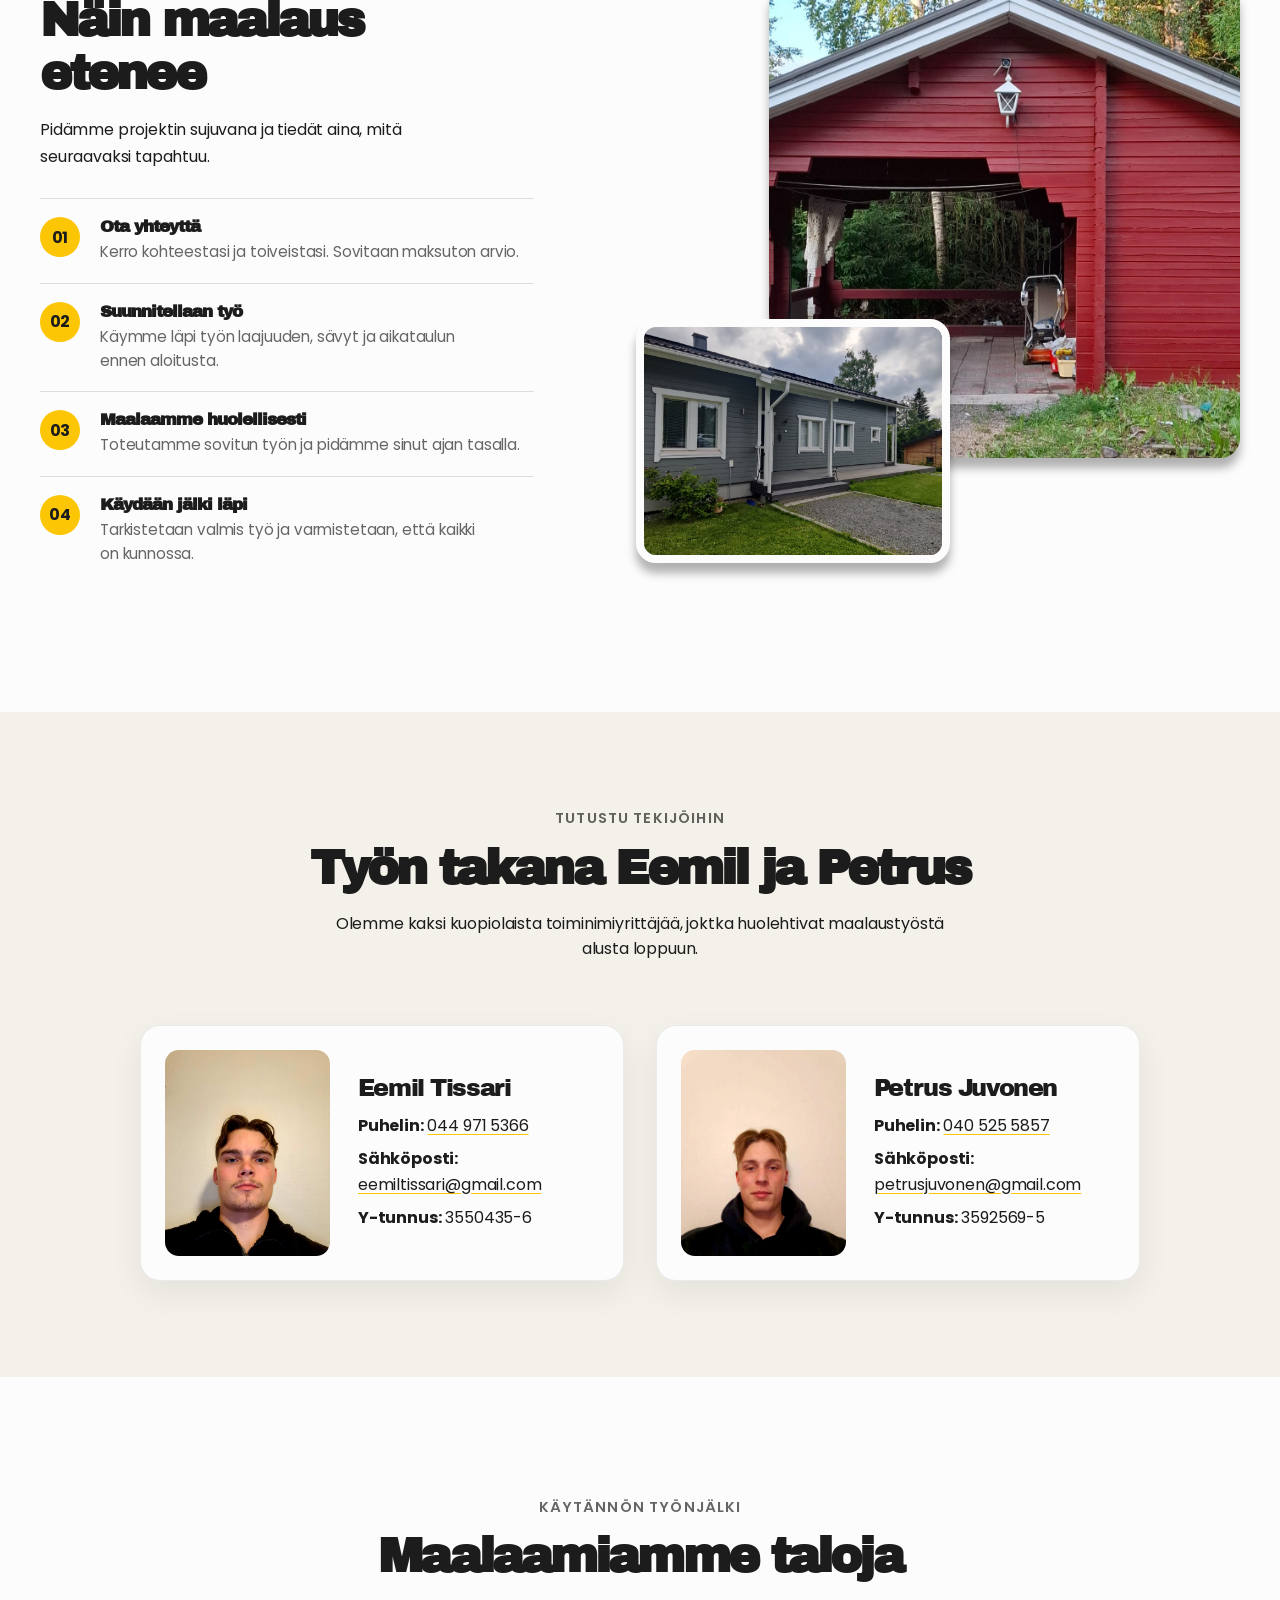
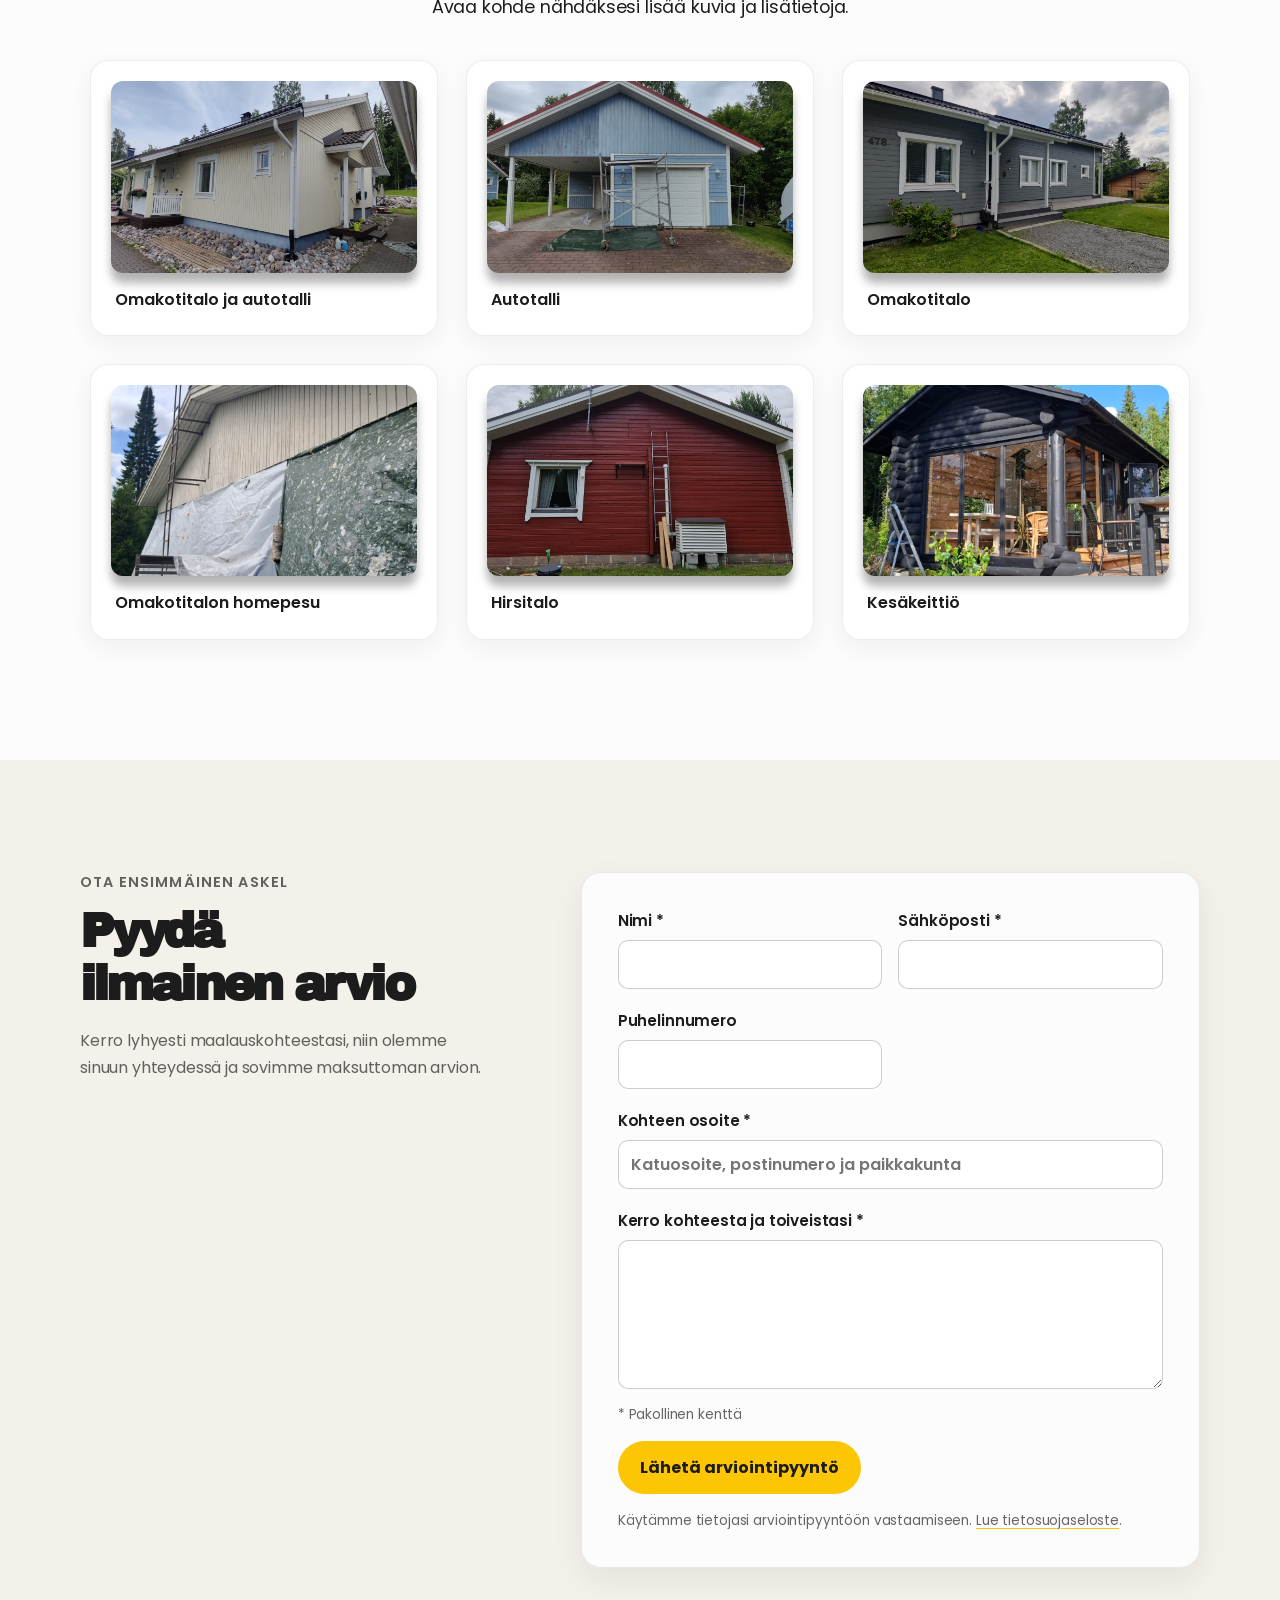
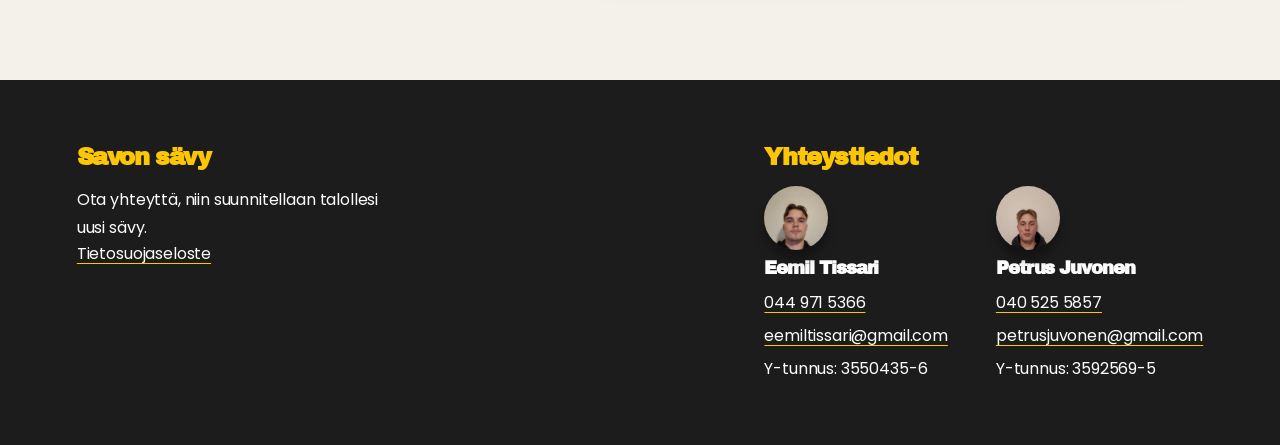
==== commit 906b068b: "Add canonical link to index.html" ====
--- a/index.html
+++ b/index.html
@@ -41,6 +41,8 @@
     <link rel="icon" type="image/png" sizes="192x192" href="/android-chrome-192x192.png">
     <link rel="apple-touch-icon" sizes="180x180" href="/apple-touch-icon.png">
     <link rel="manifest" href="/site.webmanifest">
+
+    <link rel="canonical" href="https://savonsävy.fi/">
 
     <link rel="preconnect" href="https://fonts.googleapis.com">
     <link rel="preconnect" href="https://fonts.gstatic.com" crossorigin>
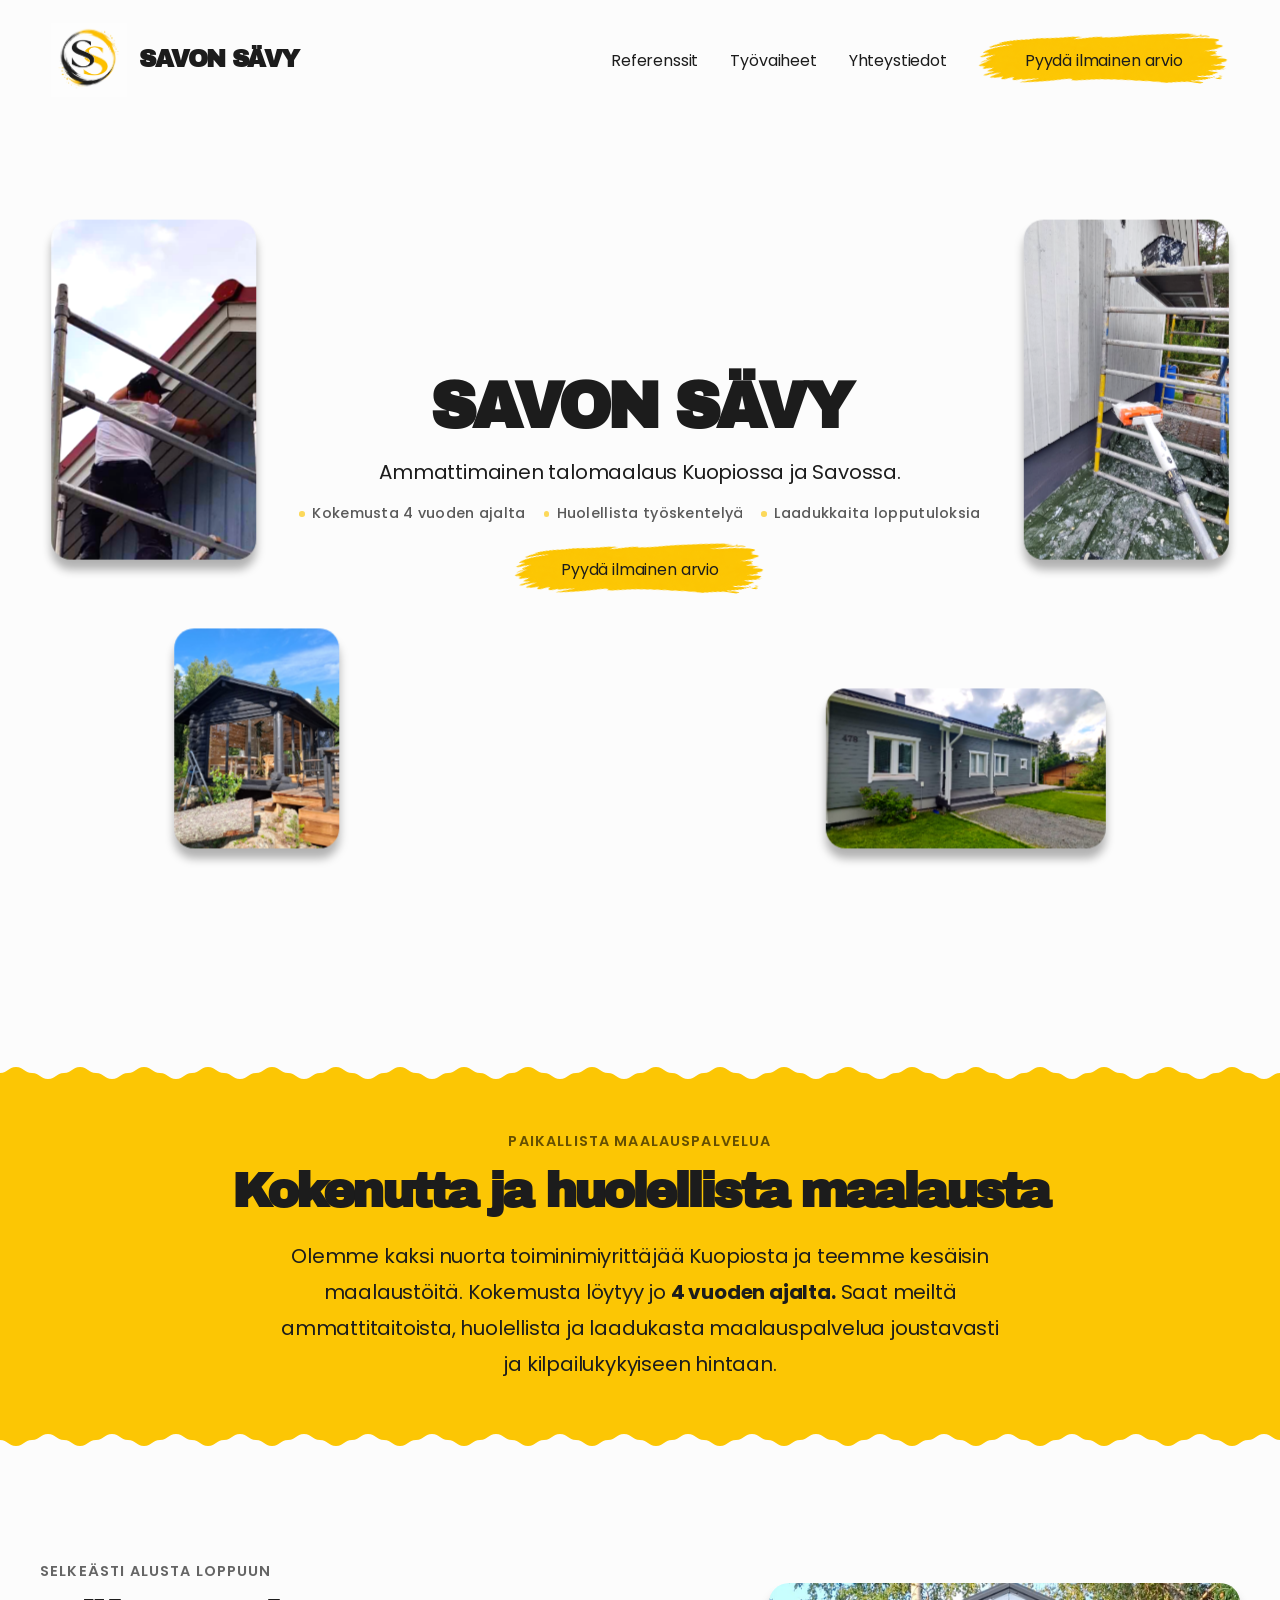
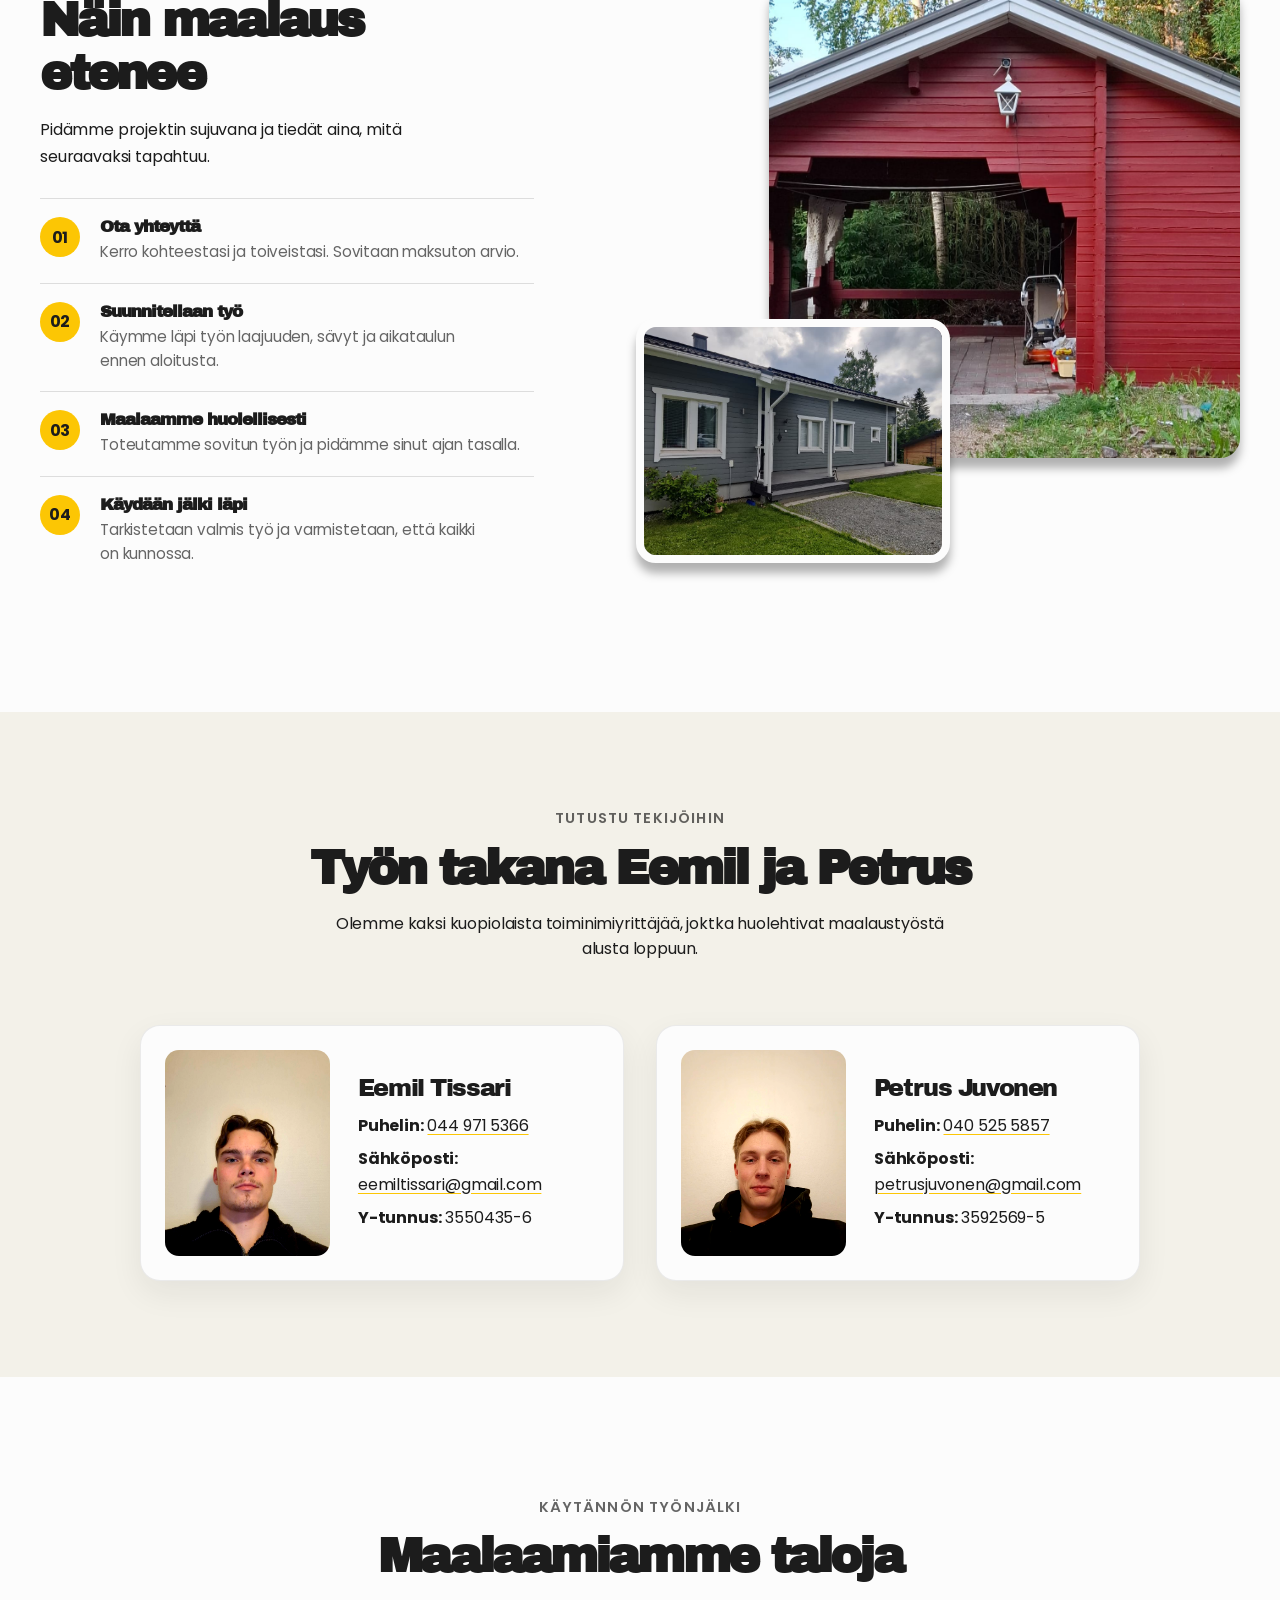
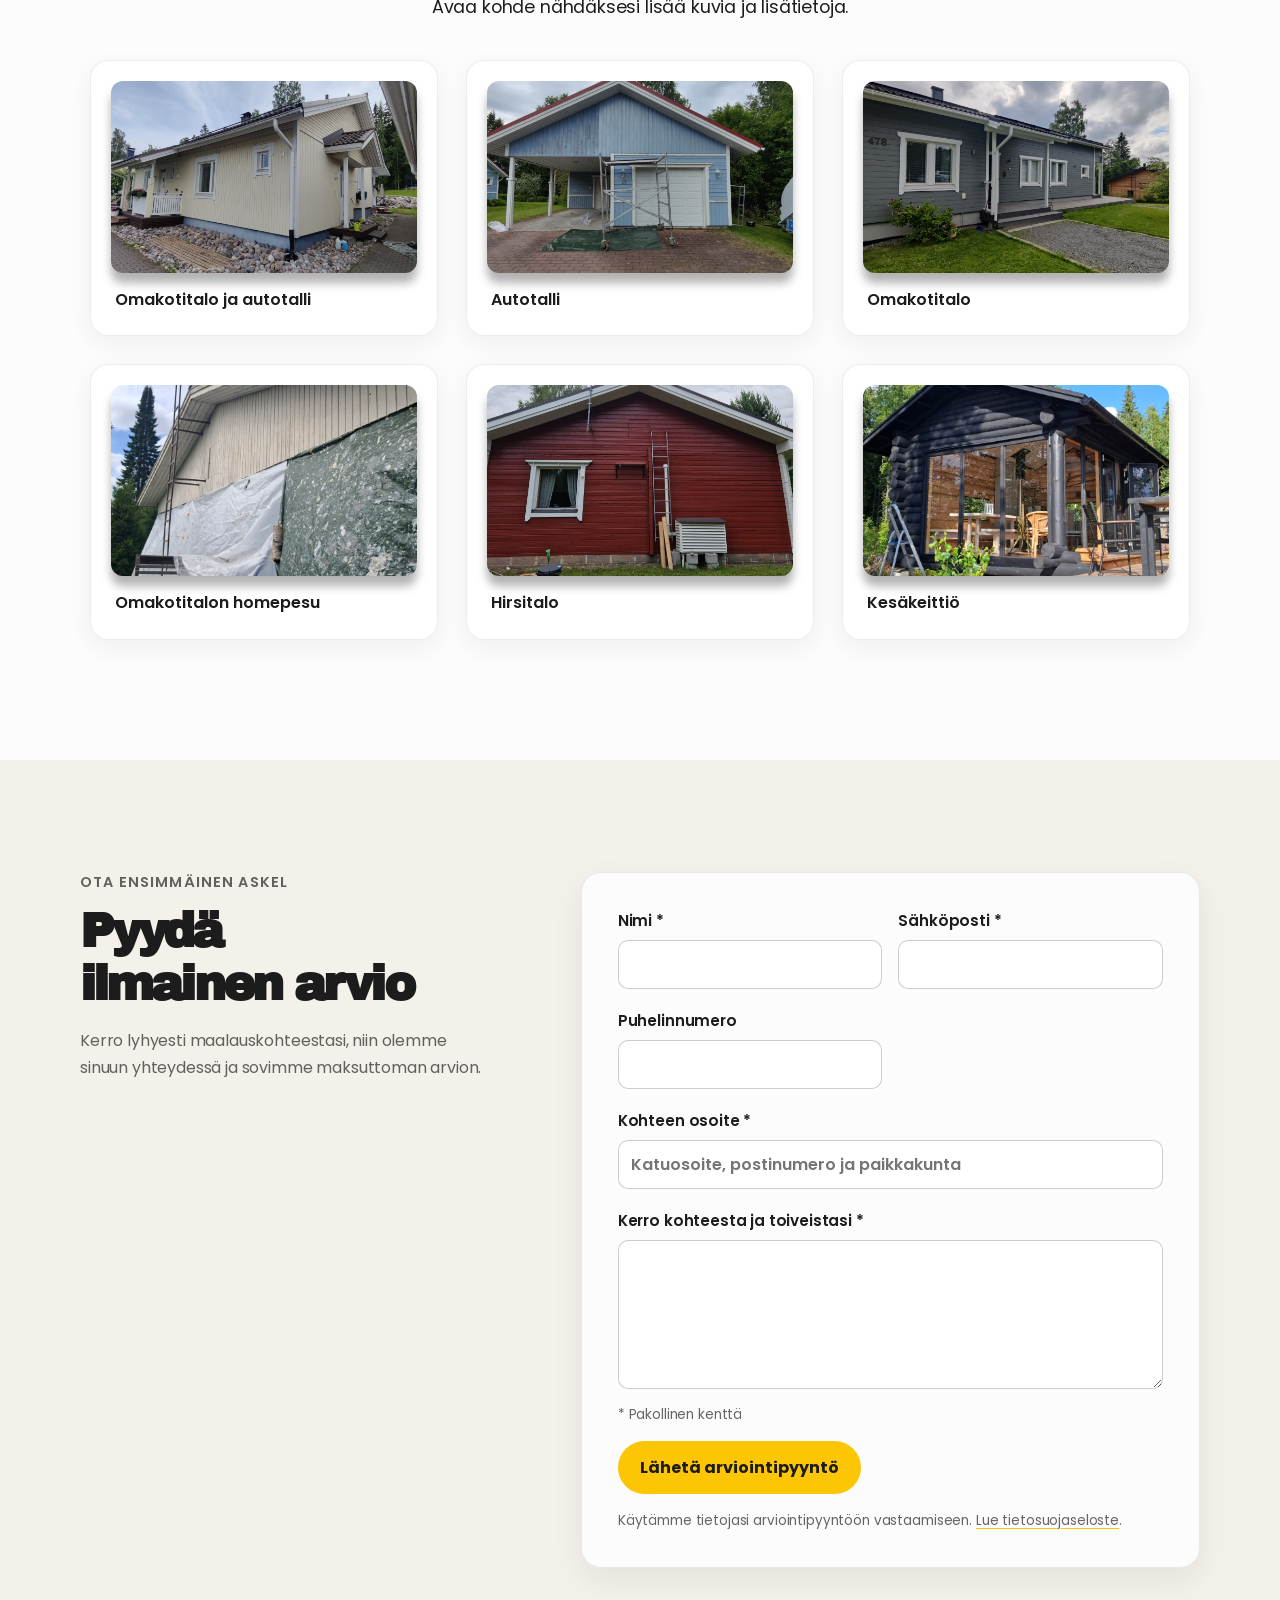
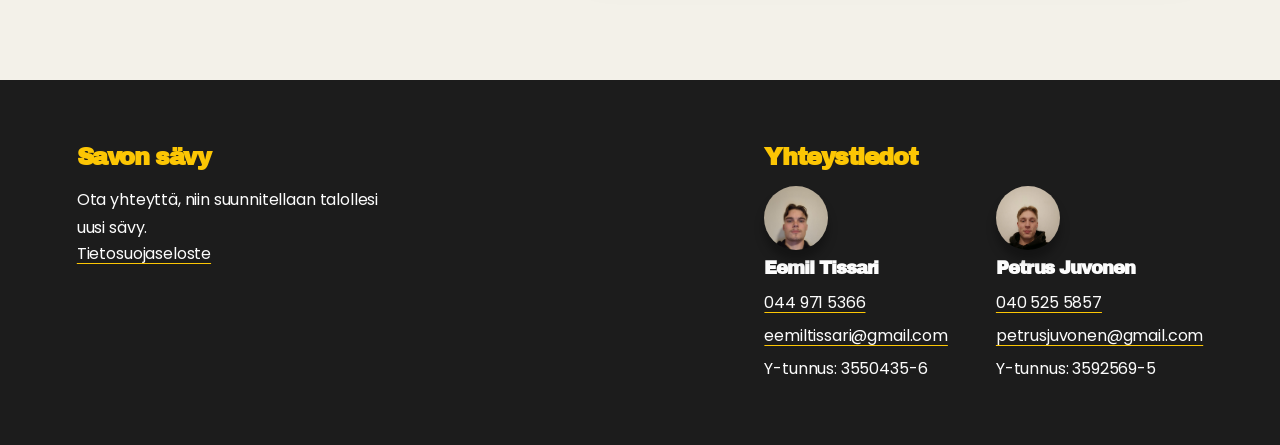
==== commit 315c82d7: "Pari kuvan muutosta" ====
--- a/index.html
+++ b/index.html
@@ -38,11 +38,11 @@
       ]
     }
     </script>
-    <link rel="icon" type="image/png" sizes="192x192" href="/android-chrome-192x192.png">
-    <link rel="apple-touch-icon" sizes="180x180" href="/apple-touch-icon.png">
-    <link rel="manifest" href="/site.webmanifest">
-
-    <link rel="canonical" href="https://savonsävy.fi/">
+    <link rel="icon" type="image/png" sizes="192x192" href="./android-chrome-192x192.png">
+    <link rel="icon" type="image/png" sizes="32x32" href="./favicon-32x32.png">
+    <link rel="icon" type="image/png" sizes="16x16" href="./favicon-16x16.png">
+    <link rel="apple-touch-icon" sizes="180x180" href="./apple-touch-icon.png">
+    <link rel="manifest" href="./site.webmanifest">
 
     <link rel="preconnect" href="https://fonts.googleapis.com">
     <link rel="preconnect" href="https://fonts.gstatic.com" crossorigin>
@@ -96,10 +96,10 @@
         </a>
         
         <div class="kuvat">
-            <img class="kuva1 kuva" src="./Kuvat/uusi-maalaus-kuva.jpeg" alt="" loading="lazy" decoding="async">
-            <img class="kuva2 kuva" src="./Kuvat/WhatsApp Image 2026-10-31 at 20.26.2950.jpeg" alt="" loading="lazy" decoding="async">
-            <img class="kuva4 kuva" src="./Kuvat/WhatsApp Image 2026-10-31 at 20.22.1012.jpeg" alt="" loading="lazy" decoding="async">
-            <img class="kuva3 kuva" src="./Kuvat/WhatsApp Image 2026-10-31 at 20.22.1115.jpeg" alt="" loading="lazy" decoding="async">
+            <img class="kuva1 kuva" src="./Kuvat/uusi-maalaus-kuva.jpeg" alt="Eemil tissari maalaamassa seinää" loading="lazy" decoding="async">
+            <img class="kuva2 kuva" src="./Kuvat/WhatsApp Image 2026-10-31 at 20.26.2950.jpeg" alt="Mustaksi maalattu kesämökki hienoissa maisemissa" loading="lazy" decoding="async">
+            <img class="kuva4 kuva" src="./Kuvat/WhatsApp Image 2026-10-31 at 20.22.1012.jpeg" alt="Siististi harmaaksi maalattu talo" loading="lazy" decoding="async">
+            <img class="kuva3 kuva" src="./Kuvat/WhatsApp Image 2026-10-31 at 20.22.1115.jpeg" alt="Maalaustyötä, pensseli, puoliksi maalattu seinä ja teline" loading="lazy" decoding="async">
         </div>
     </main>
 
@@ -151,8 +151,8 @@
                 </ol>
             </div>
             <div class="tyoprosessiKuvat" aria-label="Maalaustyön kuvia">
-                <img class="tyoprosessiPaa" src="./Kuvat/WhatsApp Image 2026-10-31 at 20.26.2424.jpeg" alt="Punaiseksi maalattu rakennus" loading="lazy" decoding="async">
-                <img class="tyoprosessiSivu" src="./Kuvat/WhatsApp Image 2026-10-31 at 20.22.1012.jpeg" alt="Valmis maalattu talo" loading="lazy" decoding="async">
+                <img class="tyoprosessiPaa" src="./Kuvat/WhatsApp Image 2026-10-31 at 20.26.2424.jpeg" alt="Siisti punaiseksi maalattu autotalli" loading="lazy" decoding="async">
+                <img class="tyoprosessiSivu" src="./Kuvat/WhatsApp Image 2026-10-31 at 20.22.1012.jpeg" alt="Harmaaksi maalattu talo" loading="lazy" decoding="async">
             </div>
         </div>
     </section>
@@ -164,7 +164,7 @@
             <p>Olemme kaksi kuopiolaista toiminimiyrittäjää, joktka huolehtivat maalaustyöstä alusta loppuun.</p>
             <div class="kortit">
                 <div class="kortti">
-                    <img class="kuva" src="./Kuvat/Eemil-naamakuva.jpeg" alt="" loading="lazy" decoding="async">
+                    <img class="kuva" src="./Kuvat/Eemil-naamakuva.jpeg" alt="Naamakuva Eemil Tissarista" loading="lazy" decoding="async">
                     <div class="teksti">
                         <h2>Eemil Tissari</h2>
                         <p><span>Puhelin:</span> <a href="tel:+358449715366">044 971 5366</a></p>
@@ -173,7 +173,7 @@
                     </div>
                 </div>
                 <div class="kortti">
-                    <img class="kuva" src="./Kuvat/Pietsu-naamakuva.jpeg" alt="" loading="lazy" decoding="async">
+                    <img class="kuva" src="./Kuvat/Uusi-pietsu-naamakuva.jpeg" alt="Naamakuva Pietari Heikkilästä" loading="lazy" decoding="async">
                     <div class="teksti">
                         <h2>Petrus Juvonen</h2>
                         <p><span>Puhelin:</span> <a href="tel:+358405255857">040 525 5857</a></p>
@@ -196,7 +196,7 @@
         <div class="referenssiSisalto">
             <div class="referenssiSlider">
                 <button class="sliderNuoli sliderEdellinen" id="edellinenKuva" type="button" aria-label="Edellinen kuva">&#10094;</button>
-                <img class="referenssiIsoKuva" id="referenssiKuva" alt="" decoding="async">
+                <img class="referenssiIsoKuva" id="referenssiKuva" alt="Kuva maalatusta talosta" decoding="async">
                 <button class="sliderNuoli sliderSeuraava" id="seuraavaKuva" type="button" aria-label="Seuraava kuva">&#10095;</button>
                 <span class="sliderLaskuri" id="kuvaLaskuri" aria-live="polite"></span>
             </div>
@@ -266,7 +266,7 @@
                         <p>Y-tunnus: 3550435-6</p>
                     </address>
                     <address>
-                        <img class="footerKuva" src="./Kuvat/Pietsu-naamakuva.jpeg" alt="" loading="lazy" decoding="async">
+                        <img class="footerKuva" src="./Kuvat/Uusi-pietsu-naamakuva.jpeg" alt="" loading="lazy" decoding="async">
                         <h3>Petrus Juvonen</h3>
                         <a href="tel:+358405255857">040 525 5857</a>
                         <a href="mailto:petrusjuvonen@gmail.com">petrusjuvonen@gmail.com</a>
@@ -279,4 +279,4 @@
 
     <script src="./etusivu.js" defer></script>
 </body>
-</html>
+</html>
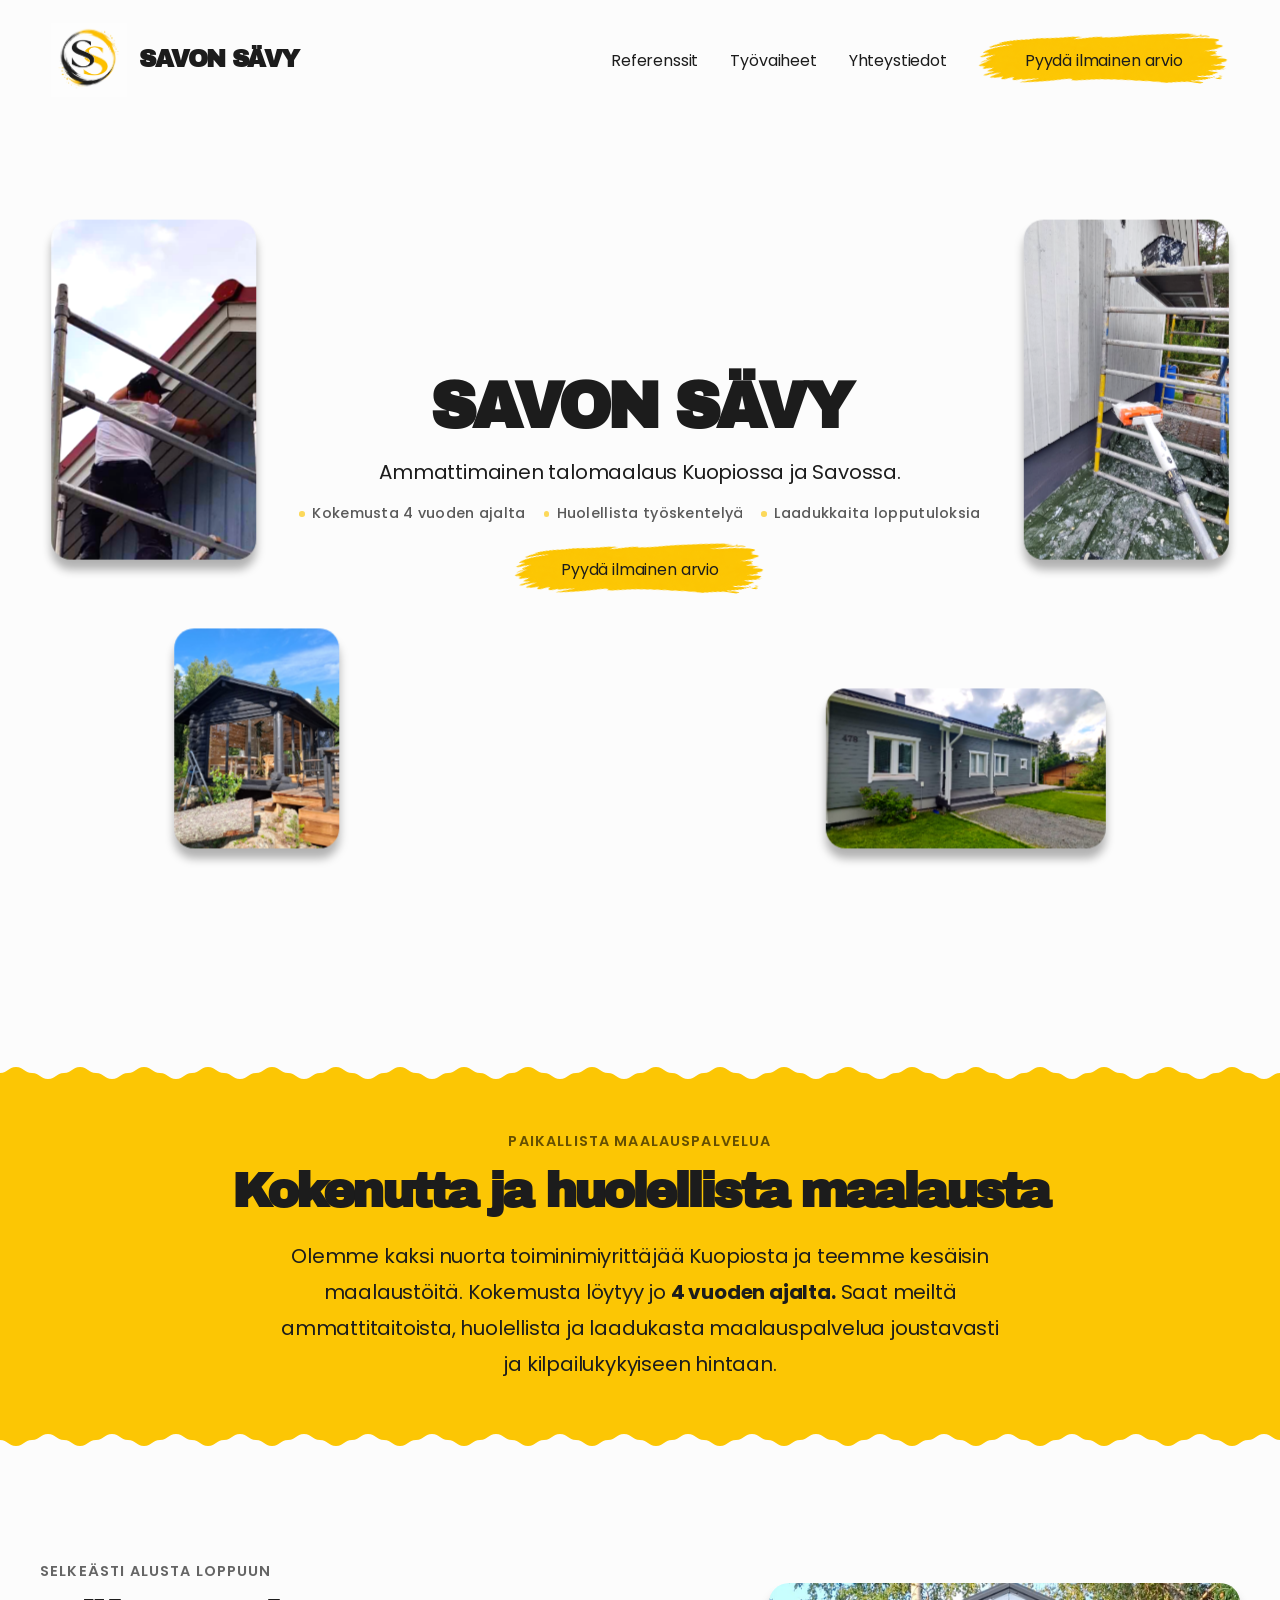
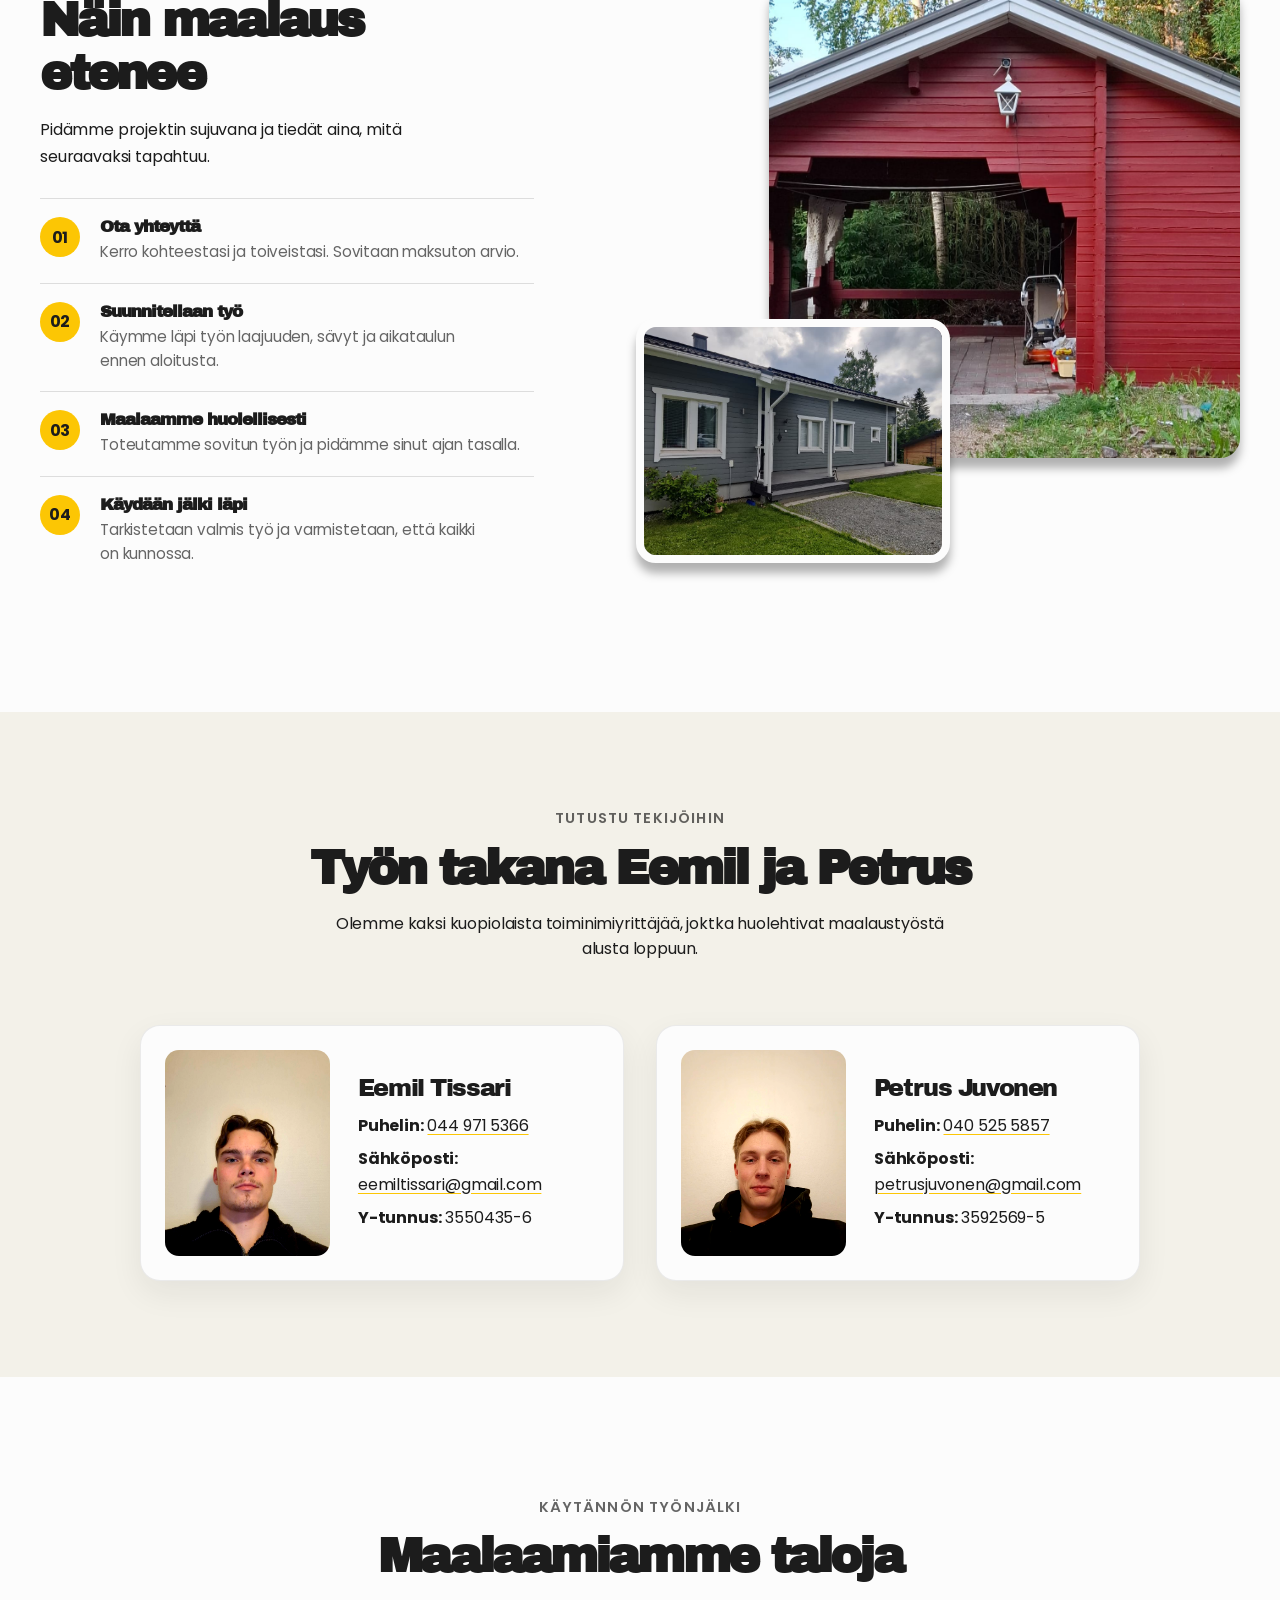
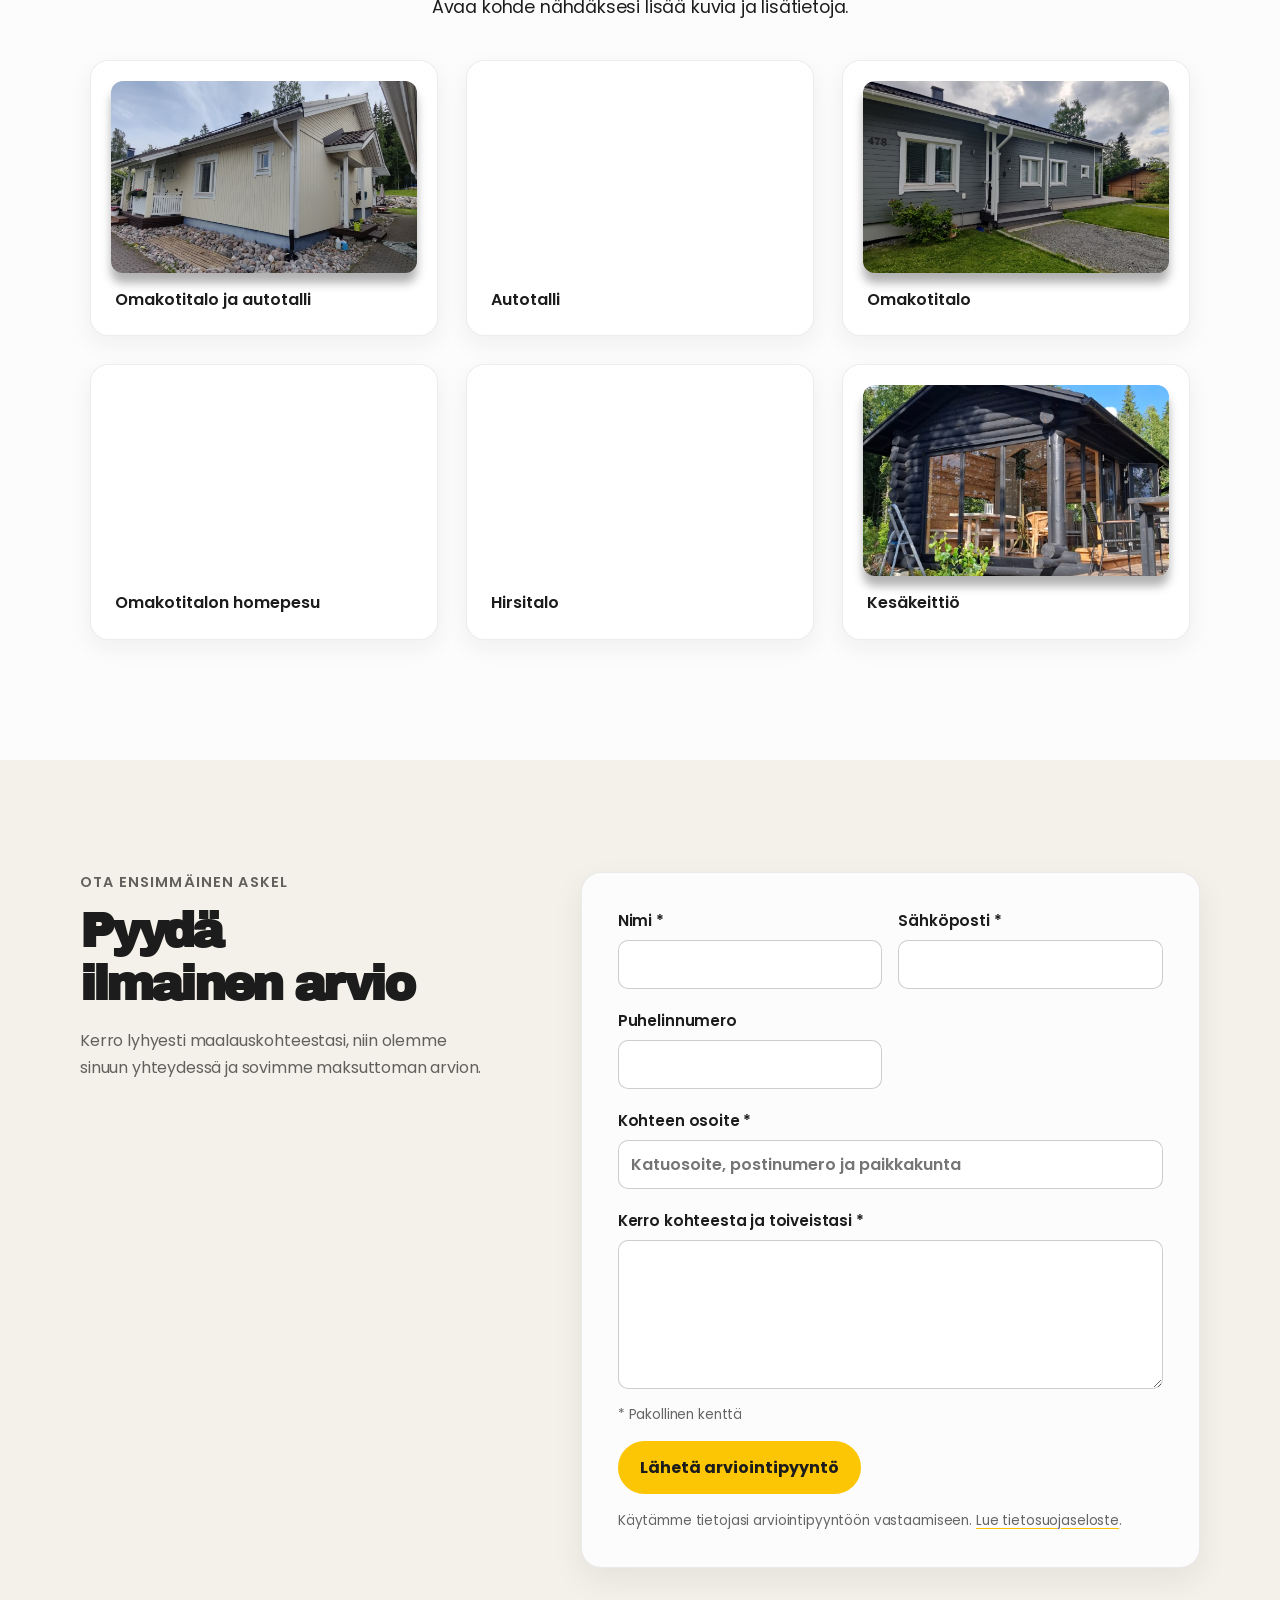
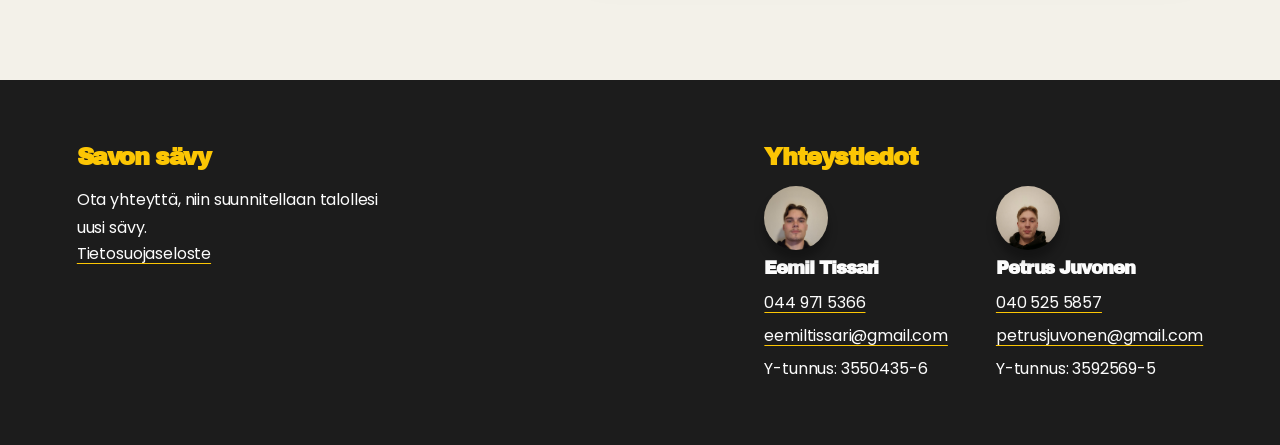
==== commit 9a52b49d: "Merge branch 'main' of https://github.com/aksubot/Savon-s-vy" ====
--- a/index.html
+++ b/index.html
@@ -38,11 +38,11 @@
       ]
     }
     </script>
-    <link rel="icon" type="image/png" sizes="192x192" href="./android-chrome-192x192.png">
-    <link rel="icon" type="image/png" sizes="32x32" href="./favicon-32x32.png">
-    <link rel="icon" type="image/png" sizes="16x16" href="./favicon-16x16.png">
-    <link rel="apple-touch-icon" sizes="180x180" href="./apple-touch-icon.png">
-    <link rel="manifest" href="./site.webmanifest">
+    <link rel="icon" type="image/png" sizes="192x192" href="/android-chrome-192x192.png">
+    <link rel="apple-touch-icon" sizes="180x180" href="/apple-touch-icon.png">
+    <link rel="manifest" href="/site.webmanifest">
+
+    <link rel="canonical" href="https://savonsävy.fi/">
 
     <link rel="preconnect" href="https://fonts.googleapis.com">
     <link rel="preconnect" href="https://fonts.gstatic.com" crossorigin>
@@ -279,4 +279,4 @@
 
     <script src="./etusivu.js" defer></script>
 </body>
-</html>+</html>
